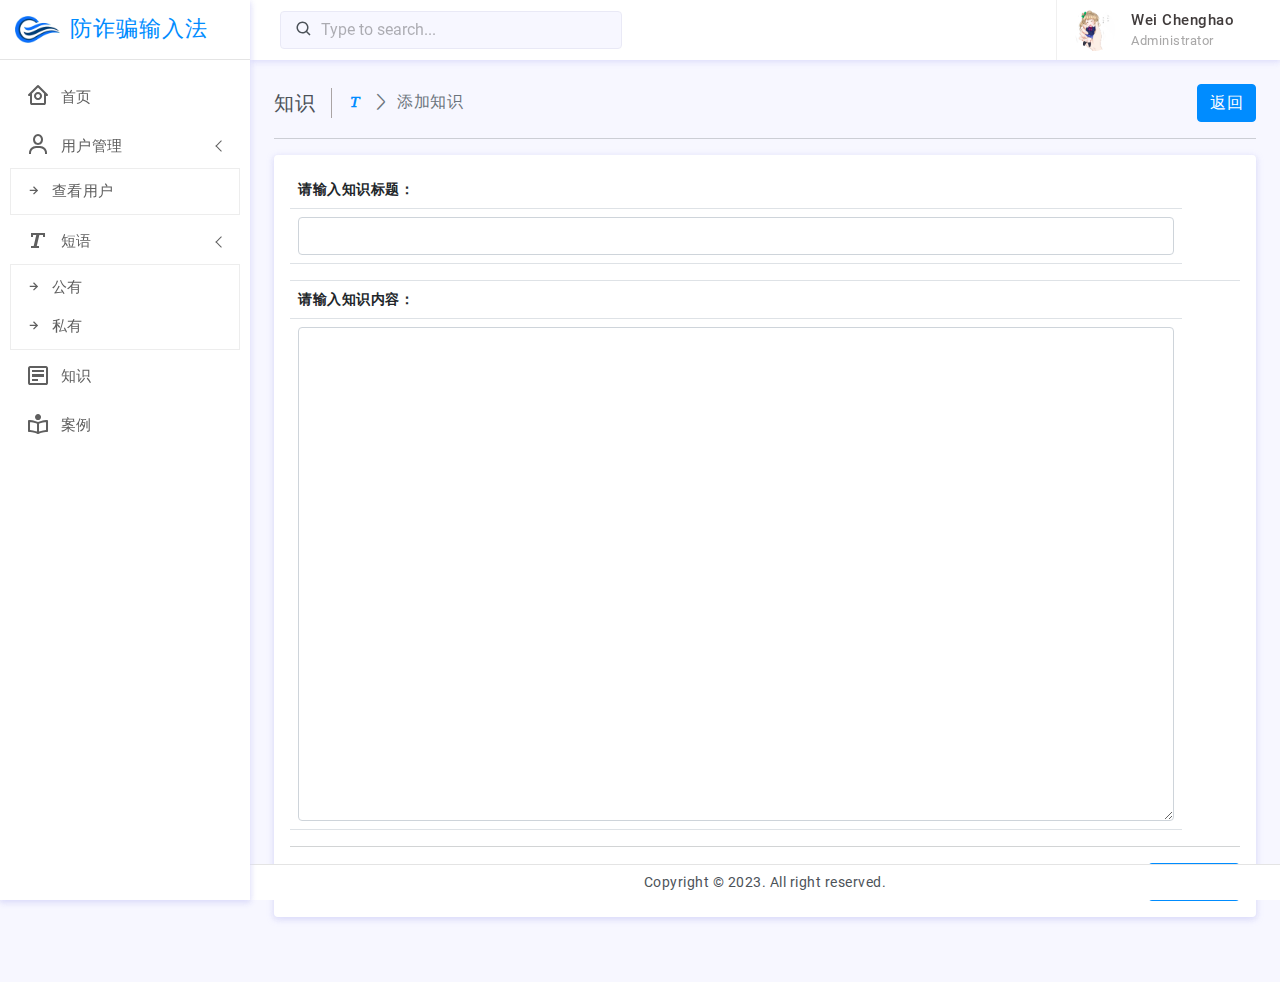
==== add_knowledge.html @ 0f951dde "添加知识页面" ====
<!doctype html>
<html lang="en">

<head>
  <!-- Required meta tags -->
  <meta charset="utf-8">
  <meta name="viewport" content="width=device-width, initial-scale=1">
  <!--favicon-->

  <!--self css-->
  <!--TODO import your css here-->

  <!--plugins-->
  <link href="static/css/jquery-jvectormap-2.0.2.css" rel="stylesheet">
  <link href="static/css/simplebar.css" rel="stylesheet">
  <link href="static/css/perfect-scrollbar.css" rel="stylesheet">
  <link href="static/css/metisMenu.min.css" rel="stylesheet">
  <!-- loader-->
  <link href="static/css/pace.min.css" rel="stylesheet">
  <script src="static/js/pace.min.js"></script>
  <!-- Bootstrap CSS -->
  <link href="static/css/bootstrap.min.css" rel="stylesheet">
  <link href="static/css/css2.css" rel="stylesheet">
  <link href="static/css/app.css" rel="stylesheet">
  <link href="static/css/icons.css" rel="stylesheet">
  <!-- Theme Style CSS -->
  <link rel="stylesheet" href="static/css/dark-theme.css">
  <link rel="stylesheet" href="static/css/semi-dark.css">
  <link rel="stylesheet" href="static/css/header-colors.css">
  <title>防诈骗输入法</title>
</head>

<body>
<!--start wrapper-->
<div class="wrapper">

  <!--start 侧边栏-->
  <div class="sidebar-wrapper" data-simplebar="true">
    <div class="sidebar-header">
      <div><img src="static/picture/logo-icon.png" class="logo-icon" alt="logo icon"></div>
      <div><h4 class="logo-text">防诈骗输入法</h4></div>
    </div>
    <!--start 侧边目录-->
    <ul class="metismenu" id="menu">
      <li>
        <a href="index.html">
          <div class="parent-icon"><i class='bx bx-home-circle'></i></div>
          <div class="menu-title">首页</div>
        </a>
      </li>
      <li>
        <a href="#" class="has-arrow">
          <div class="parent-icon"><i class="bx bx-user"></i></div>
          <div class="menu-title">用户管理</div>
        </a>
        <ul>
          <li> <a href="#"><i class="bx bx-right-arrow-alt"></i>查看用户</a></li>
        </ul>
      </li>
      <li>
        <a href="#" class="has-arrow">
          <div class="parent-icon"><i class='bx bx-text'></i></div>
          <div class="menu-title">短语</div>
        </a>
        <ul>
          <li> <a href="public_phrases.html?pagenum=1"><i class="bx bx-right-arrow-alt"></i>公有</a></li>
          <li> <a href="private_phrases.html"><i class="bx bx-right-arrow-alt"></i>私有</a></li>
        </ul>
      </li>
      <li>
        <a href="#">
          <div class="parent-icon"><i class='bx bx-detail'></i></div>
          <div class="menu-title">知识</div>
        </a>
      </li>
      <li>
        <a href="#">
          <div class="parent-icon"><i class='bx bx-book-reader'></i></div>
          <div class="menu-title">案例</div>
        </a>
      </li>
    </ul>
    <!--end 侧边目录-->
  </div>
  <!--end 侧边栏-->

  <!--start 顶部栏-->
  <header>
    <div class="topbar d-flex align-items-center">
      <nav class="navbar navbar-expand">

        <!--start 搜索框-->
        <div class="search-bar flex-grow-1">
          <div class="position-relative search-bar-box">
            <input type="text" class="form-control search-control" placeholder="Type to search..."> <span class="position-absolute top-50 search-show translate-middle-y"><i class='bx bx-search'></i></span>
            <span class="position-absolute top-50 search-close translate-middle-y"><i class='bx bx-x'></i></span>
          </div>
        </div>
        <!--end 搜索框-->

        <!--start 用户简介-->
        <div class="user-box dropdown">
          <a class="d-flex align-items-center nav-link dropdown-toggle dropdown-toggle-nocaret" href="#" role="button" data-bs-toggle="dropdown" aria-expanded="false">
            <img src="static/picture/Kotori.jpg" class="user-img" alt="user avatar">
            <div class="user-info ps-3">
              <p class="user-name mb-0">Wei Chenghao</p>
              <p class="designattion mb-0">Administrator</p>
            </div>
          </a>
        </div>
        <!--end 用户简介-->
      </nav>
    </div>
  </header>
  <!--end 顶部栏-->

  <!--start 页面主体-->
  <div class="page-wrapper">
    <div class="page-content">

      <!--start 主体顶部-->
      <div class="page-breadcrumb d-none d-sm-flex align-items-center mb-3">
        <div class="breadcrumb-title pe-3">知识</div>
        <div class="ps-3">
          <nav aria-label="breadcrumb">
            <ol class="breadcrumb mb-0 p-0">
              <li class="breadcrumb-item"><a href="javascript:;"><i class="bx bx bx-text"></i></a>
              </li>
              <li class="breadcrumb-item active" aria-current="page">添加知识</li>
            </ol>
          </nav>
        </div>
        <div class="ms-auto">
          <div class="btn-group">
            <button type="button" class="btn btn-primary" onclick="window.history.back();">返回</button>
          </div>
        </div>
      </div>
      <!--end 主体顶部-->

      <!--start 表格-->
      <hr>
      <div class="card">
        <div class="card-body">
          <table class="table mb-0 table-hover" id="add_phrases_table">

            <tr>
              <th scope="col">请输入知识标题：</th>
            </tr>


            <tr>
              <td><input class="form-control" type="text"  id="title"></td>
            </tr>

            <tr>
              <td></td>
            <td></td>
            </tr>

            <tr>
              <th scope="col">请输入知识内容：</th>
            </tr>


            <tr>
              <td><textarea rows="20" class="form-control" type="text" id="text" ></textarea></td>
            </tr>

          </table>
          <hr>
          <div class="align-items-center">
            <div style="float: right;">
              <button type="button" class="btn btn-primary" onclick="submit();" style="position: inherit">确认提交</button>
            </div>
          </div>
        </div>
      </div>
      <!--end 表格-->

    </div>
  </div>
  <!--end 页面主体-->

  <footer class="page-footer">
    <p class="mb-0">Copyright © 2023. All right reserved.</p>
  </footer>

</div>
<!--end wrapper-->

<!-- Bootstrap JS -->
<script src="static/js/bootstrap.bundle.min.js"></script>
<!--plugins-->
<script src="static/js/jquery.min.js"></script>
<script src="static/js/simplebar.min.js"></script>
<script src="static/js/metisMenu.min.js"></script>
<script src="static/js/perfect-scrollbar.js"></script>
<script src="static/js/jquery-jvectormap-2.0.2.min.js"></script>
<script src="static/js/jquery-jvectormap-world-mill-en.js"></script>
<script src="static/js/Chart.min.js"></script>
<script src="static/js/Chart.extension.js"></script>
<script src="static/js/index.js"></script>
<!--app JS-->
<script src="static/js/app.js"></script>

<!--self js-->
<!--TODO import your js here-->
<script>
  function submit(){
    var title = $("#title").val();
    var text = $("#text").val();
    if (username=="" || password==""){
      alert("知识标题或知识内容不为空");
      // console.log("fanhui")
    }
    $.ajax({
      url:"http://1.12.74.230/api/knowledge",
      type:'post',
      data:JSON.stringify({
        "title":title,
        "text":text,
      }),
      contentType:"application/json;charset=utf-8",
      dataType:"json",
      success:function (message){
        if (message.code != 200){
          alert("添加失败")
        }else{
          alert("添加成功")
          location.href=window.history.back()
        }
      }
    })
  }
</script>


</body>

</html>
---- static/css/simplebar.css ----
[data-simplebar]{position:relative;flex-direction:column;flex-wrap:wrap;justify-content:flex-start;align-content:flex-start;align-items:flex-start}.simplebar-wrapper{overflow:hidden;width:inherit;height:inherit;max-width:inherit;max-height:inherit}.simplebar-mask{direction:inherit;position:absolute;overflow:hidden;padding:0;margin:0;left:0;top:0;bottom:0;right:0;width:auto!important;height:auto!important;z-index:0}.simplebar-offset{direction:inherit!important;box-sizing:inherit!important;resize:none!important;position:absolute;top:0;left:0;bottom:0;right:0;padding:0;margin:0;-webkit-overflow-scrolling:touch}.simplebar-content-wrapper{direction:inherit;box-sizing:border-box!important;position:relative;display:block;height:100%;width:auto;visibility:visible;max-width:100%;max-height:100%;scrollbar-width:none;-ms-overflow-style:none}.simplebar-content-wrapper::-webkit-scrollbar,.simplebar-hide-scrollbar::-webkit-scrollbar{width:0;height:0}.simplebar-content:after,.simplebar-content:before{content:' ';display:table}.simplebar-placeholder{max-height:100%;max-width:100%;width:100%;pointer-events:none}.simplebar-height-auto-observer-wrapper{box-sizing:inherit!important;height:100%;width:100%;max-width:1px;position:relative;float:left;max-height:1px;overflow:hidden;z-index:-1;padding:0;margin:0;pointer-events:none;flex-grow:inherit;flex-shrink:0;flex-basis:0}.simplebar-height-auto-observer{box-sizing:inherit;display:block;opacity:0;position:absolute;top:0;left:0;height:1000%;width:1000%;min-height:1px;min-width:1px;overflow:hidden;pointer-events:none;z-index:-1}.simplebar-track{z-index:1;position:absolute;right:0;bottom:0;pointer-events:none;overflow:hidden}[data-simplebar].simplebar-dragging .simplebar-content{pointer-events:none;user-select:none;-webkit-user-select:none}[data-simplebar].simplebar-dragging .simplebar-track{pointer-events:all}.simplebar-scrollbar{position:absolute;left:0;right:0;top:60px;min-height:10px}.simplebar-scrollbar:before{position:absolute;content:'';background:#000;border-radius:7px;left:2px;right:2px;opacity:0;transition:opacity .2s linear}.simplebar-scrollbar.simplebar-visible:before{opacity:.5;transition:opacity 0s linear}.simplebar-track.simplebar-vertical{top:0;width:11px}.simplebar-track.simplebar-vertical .simplebar-scrollbar:before{top:2px;bottom:2px}.simplebar-track.simplebar-horizontal{left:0;height:11px}.simplebar-track.simplebar-horizontal .simplebar-scrollbar:before{height:100%;left:2px;right:2px}.simplebar-track.simplebar-horizontal .simplebar-scrollbar{right:auto;left:0;top:2px;height:7px;min-height:0;min-width:10px;width:auto}[data-simplebar-direction=rtl] .simplebar-track.simplebar-vertical{right:auto;left:0}.hs-dummy-scrollbar-size{direction:rtl;position:fixed;opacity:0;visibility:hidden;height:500px;width:500px;overflow-y:hidden;overflow-x:scroll}.simplebar-hide-scrollbar{position:fixed;left:0;visibility:hidden;overflow-y:scroll;scrollbar-width:none;-ms-overflow-style:none}
---- static/css/perfect-scrollbar.css ----
.ps{overflow:hidden!important;overflow-anchor:none;-ms-overflow-style:none;touch-action:auto;-ms-touch-action:auto}.ps__rail-x{display:none;opacity:0;transition:background-color .2s linear,opacity .2s linear;-webkit-transition:background-color .2s linear,opacity .2s linear;height:15px;bottom:0;position:absolute}.ps__rail-y{display:none;opacity:0;transition:background-color .2s linear,opacity .2s linear;-webkit-transition:background-color .2s linear,opacity .2s linear;width:15px;right:0;position:absolute}.ps--active-x>.ps__rail-x,.ps--active-y>.ps__rail-y{display:block;background-color:transparent}.ps--focus>.ps__rail-x,.ps--focus>.ps__rail-y,.ps--scrolling-x>.ps__rail-x,.ps--scrolling-y>.ps__rail-y,.ps:hover>.ps__rail-x,.ps:hover>.ps__rail-y{opacity:.6}.ps .ps__rail-x.ps--clicking,.ps .ps__rail-x:focus,.ps .ps__rail-x:hover,.ps .ps__rail-y.ps--clicking,.ps .ps__rail-y:focus,.ps .ps__rail-y:hover{background-color:#eee;opacity:.9}.ps__thumb-x{background-color:#aaa;border-radius:6px;transition:background-color .2s linear,height .2s ease-in-out;-webkit-transition:background-color .2s linear,height .2s ease-in-out;height:6px;bottom:2px;position:absolute}.ps__thumb-y{background-color:#aaa;border-radius:6px;transition:background-color .2s linear,width .2s ease-in-out;-webkit-transition:background-color .2s linear,width .2s ease-in-out;width:6px;right:2px;position:absolute}.ps__rail-x.ps--clicking .ps__thumb-x,.ps__rail-x:focus>.ps__thumb-x,.ps__rail-x:hover>.ps__thumb-x{background-color:#999;height:11px}.ps__rail-y.ps--clicking .ps__thumb-y,.ps__rail-y:focus>.ps__thumb-y,.ps__rail-y:hover>.ps__thumb-y{background-color:#999;width:11px}@supports (-ms-overflow-style:none){.ps{overflow:auto!important}}@media screen and (-ms-high-contrast:active),(-ms-high-contrast:none){.ps{overflow:auto!important}}
---- static/css/metisMenu.min.css ----
/*!
* metismenu https://github.com/onokumus/metismenu#readme
* A jQuery menu plugin
* @version 3.0.6
* @author Osman Nuri Okumus <onokumus@gmail.com> (https://github.com/onokumus)
* @license: MIT 
*/.metismenu .arrow{float:right;line-height:1.42857}[dir=rtl] .metismenu .arrow{float:left}.metismenu .glyphicon.arrow:before{content:"\e079"}.metismenu .mm-active>a>.glyphicon.arrow:before{content:"\e114"}.metismenu .fa.arrow:before{content:"\f104"}.metismenu .mm-active>a>.fa.arrow:before{content:"\f107"}.metismenu .ion.arrow:before{content:"\f3d2"}.metismenu .mm-active>a>.ion.arrow:before{content:"\f3d0"}.metismenu .plus-times{float:right}[dir=rtl] .metismenu .plus-times{float:left}.metismenu .fa.plus-times:before{content:"\f067"}.metismenu .mm-active>a>.fa.plus-times{transform:rotate(45deg)}.metismenu .plus-minus{float:right}[dir=rtl] .metismenu .plus-minus{float:left}.metismenu .fa.plus-minus:before{content:"\f067"}.metismenu .mm-active>a>.fa.plus-minus:before{content:"\f068"}.metismenu .mm-collapse:not(.mm-show){display:none}.metismenu .mm-collapsing{position:relative;height:0;overflow:hidden;transition-timing-function:ease;transition-duration:.35s;transition-property:height,visibility}.metismenu .has-arrow{position:relative}.metismenu .has-arrow:after{position:absolute;content:"";width:.5em;height:.5em;border-style:solid;border-width:1px 0 0 1px;border-color:initial;right:1em;transform:rotate(-45deg) translateY(-50%);transform-origin:top;top:50%;transition:all .3s ease-out}[dir=rtl] .metismenu .has-arrow:after{right:auto;left:1em;transform:rotate(135deg) translateY(-50%)}.metismenu .has-arrow[aria-expanded=true]:after,.metismenu .mm-active>.has-arrow:after{transform:rotate(-135deg) translateY(-50%)}[dir=rtl] .metismenu .has-arrow[aria-expanded=true]:after,[dir=rtl] .metismenu .mm-active>.has-arrow:after{transform:rotate(225deg) translateY(-50%)}
/*# sourceMappingURL=metisMenu.min.css.map */
---- static/css/css2.css ----
/* cyrillic-ext */
@font-face {
  font-family: 'Roboto';
  font-style: normal;
  font-weight: 400;
  font-display: swap;
  src: url(../font/KFOmCnqEu92Fr1Mu72xKOzY.woff2) format('woff2');
  unicode-range: U+0460-052F, U+1C80-1C88, U+20B4, U+2DE0-2DFF, U+A640-A69F, U+FE2E-FE2F;
}
/* cyrillic */
@font-face {
  font-family: 'Roboto';
  font-style: normal;
  font-weight: 400;
  font-display: swap;
  src: url(../font/KFOmCnqEu92Fr1Mu5mxKOzY.woff2) format('woff2');
  unicode-range: U+0400-045F, U+0490-0491, U+04B0-04B1, U+2116;
}
/* greek-ext */
@font-face {
  font-family: 'Roboto';
  font-style: normal;
  font-weight: 400;
  font-display: swap;
  src: url(../font/KFOmCnqEu92Fr1Mu7mxKOzY.woff2) format('woff2');
  unicode-range: U+1F00-1FFF;
}
/* greek */
@font-face {
  font-family: 'Roboto';
  font-style: normal;
  font-weight: 400;
  font-display: swap;
  src: url(../font/KFOmCnqEu92Fr1Mu4WxKOzY.woff2) format('woff2');
  unicode-range: U+0370-03FF;
}
/* vietnamese */
@font-face {
  font-family: 'Roboto';
  font-style: normal;
  font-weight: 400;
  font-display: swap;
  src: url(../font/KFOmCnqEu92Fr1Mu7WxKOzY.woff2) format('woff2');
  unicode-range: U+0102-0103, U+0110-0111, U+0128-0129, U+0168-0169, U+01A0-01A1, U+01AF-01B0, U+1EA0-1EF9, U+20AB;
}
/* latin-ext */
@font-face {
  font-family: 'Roboto';
  font-style: normal;
  font-weight: 400;
  font-display: swap;
  src: url(../font/KFOmCnqEu92Fr1Mu7GxKOzY.woff2) format('woff2');
  unicode-range: U+0100-024F, U+0259, U+1E00-1EFF, U+2020, U+20A0-20AB, U+20AD-20CF, U+2113, U+2C60-2C7F, U+A720-A7FF;
}
/* latin */
@font-face {
  font-family: 'Roboto';
  font-style: normal;
  font-weight: 400;
  font-display: swap;
  src: url(../font/KFOmCnqEu92Fr1Mu4mxK.woff2) format('woff2');
  unicode-range: U+0000-00FF, U+0131, U+0152-0153, U+02BB-02BC, U+02C6, U+02DA, U+02DC, U+2000-206F, U+2074, U+20AC, U+2122, U+2191, U+2193, U+2212, U+2215, U+FEFF, U+FFFD;
}
/* cyrillic-ext */
@font-face {
  font-family: 'Roboto';
  font-style: normal;
  font-weight: 500;
  font-display: swap;
  src: url(../font/KFOlCnqEu92Fr1MmEU9fCRc4EsA.woff2) format('woff2');
  unicode-range: U+0460-052F, U+1C80-1C88, U+20B4, U+2DE0-2DFF, U+A640-A69F, U+FE2E-FE2F;
}
/* cyrillic */
@font-face {
  font-family: 'Roboto';
  font-style: normal;
  font-weight: 500;
  font-display: swap;
  src: url(../font/KFOlCnqEu92Fr1MmEU9fABc4EsA.woff2) format('woff2');
  unicode-range: U+0400-045F, U+0490-0491, U+04B0-04B1, U+2116;
}
/* greek-ext */
@font-face {
  font-family: 'Roboto';
  font-style: normal;
  font-weight: 500;
  font-display: swap;
  src: url(../font/KFOlCnqEu92Fr1MmEU9fCBc4EsA.woff2) format('woff2');
  unicode-range: U+1F00-1FFF;
}
/* greek */
@font-face {
  font-family: 'Roboto';
  font-style: normal;
  font-weight: 500;
  font-display: swap;
  src: url(../font/KFOlCnqEu92Fr1MmEU9fBxc4EsA.woff2) format('woff2');
  unicode-range: U+0370-03FF;
}
/* vietnamese */
@font-face {
  font-family: 'Roboto';
  font-style: normal;
  font-weight: 500;
  font-display: swap;
  src: url(../font/KFOlCnqEu92Fr1MmEU9fCxc4EsA.woff2) format('woff2');
  unicode-range: U+0102-0103, U+0110-0111, U+0128-0129, U+0168-0169, U+01A0-01A1, U+01AF-01B0, U+1EA0-1EF9, U+20AB;
}
/* latin-ext */
@font-face {
  font-family: 'Roboto';
  font-style: normal;
  font-weight: 500;
  font-display: swap;
  src: url(../font/KFOlCnqEu92Fr1MmEU9fChc4EsA.woff2) format('woff2');
  unicode-range: U+0100-024F, U+0259, U+1E00-1EFF, U+2020, U+20A0-20AB, U+20AD-20CF, U+2113, U+2C60-2C7F, U+A720-A7FF;
}
/* latin */
@font-face {
  font-family: 'Roboto';
  font-style: normal;
  font-weight: 500;
  font-display: swap;
  src: url(../font/KFOlCnqEu92Fr1MmEU9fBBc4.woff2) format('woff2');
  unicode-range: U+0000-00FF, U+0131, U+0152-0153, U+02BB-02BC, U+02C6, U+02DA, U+02DC, U+2000-206F, U+2074, U+20AC, U+2122, U+2191, U+2193, U+2212, U+2215, U+FEFF, U+FFFD;
}
---- static/css/app.css ----
/*
Template Name: Rocker Admin
Author: codervent
File: app.css
*/

body {
	font-size: 14px;
	color: #4c5258;
	letter-spacing: .5px;
	background: #f7f7ff;
	overflow-x: hidden;
	font-family: Roboto, sans-serif
}

a {
	text-decoration: none
}

.wrapper {
	width: 100%;
	position: relative
}

.sidebar-wrapper {
	width: 250px;
	height: 100%;
	position: fixed;
	top: 0;
	bottom: 0;
	left: 0;
	background: #fff;
	border-right: 0 solid #e4e4e4;
	z-index: 11;
	box-shadow: 0 2px 6px 0 rgb(218 218 253 / 65%), 0 2px 6px 0 rgb(206 206 238 / 54%)!important;
	transition: all .2s ease-out
}

.sidebar-header {
	width: 250px;
	height: 60px;
	display: flex;
	align-items: center;
	position: fixed;
	top: 0;
	bottom: 0;
	padding: 0 15px;
	z-index: 5;
	background: #fff;
	background-clip: padding-box;
	border-bottom: 1px solid #e4e4e4
}

.logo-icon {
	width: 45px
}

.logo-text {
	font-size: 22px;
	margin-left: 10px;
	margin-bottom: 0;
	letter-spacing: 1px;
	color: #008cff
}

.toggle-icon {
	font-size: 22px;
	cursor: pointer;
	color: #008cff
}

.topbar {
	position: fixed;
	top: 0;
	left: 250px;
	right: 0;
	height: 60px;
	background: #fff;
	border-bottom: 1px solid rgb(228 228 228 / 0%);
	z-index: 10;
	-webkit-box-shadow: 0 2px 6px 0 rgb(218 218 253 / 65%), 0 0px 6px 0 rgb(206 206 238 / 54%);
    box-shadow: 0 2px 6px 0 rgb(218 218 253 / 65%), 0 0px 6px 0 rgb(206 206 238 / 54%);
}

.topbar .navbar {
	width: 100%;
	height: 60px;
	padding-left: 30px;
	padding-right: 30px
}

.page-wrapper {
	height: 100%;
	margin-top: 60px;
	margin-bottom: 30px;
	margin-left: 250px
}

.page-content {
	padding: 1.5rem 1.5rem 0.7rem 1.5rem
}

.page-footer {
	background: #fff;
	left: 250px;
	right: 0;
	bottom: 0;
	position: fixed;
	text-align: center;
	padding: 7px;
	font-size: 14px;
	border-top: 1px solid #e4e4e4;
	z-index: 3
}

.wrapper.toggled .topbar {
	left: 70px
}

.wrapper.toggled .page-wrapper {
	margin-left: 70px
}

.wrapper.toggled .page-footer {
	left: 70px
}

.sidebar-wrapper ul {
	padding: 0;
	margin: 0;
	list-style: none;
	background: 0 0
}

.sidebar-wrapper .metismenu {
	background: 0 0;
	display: -webkit-box;
	display: -ms-flexbox;
	display: flex;
	padding: 10px;
	margin-top: 60px;
	-webkit-box-orient: vertical;
	-webkit-box-direction: normal;
	-ms-flex-direction: column;
	flex-direction: column
}

.sidebar-wrapper .metismenu li+li {
	margin-top: 5px
}

.sidebar-wrapper .metismenu li:first-child {
	margin-top: 5px
}

.sidebar-wrapper .metismenu li:last-child {
	margin-bottom: 5px
}

.sidebar-wrapper .metismenu>li {
	display: -webkit-box;
	display: -ms-flexbox;
	display: flex;
	-webkit-box-orient: vertical;
	-webkit-box-direction: normal;
	-ms-flex-direction: column;
	flex-direction: column;
	position: relative
}

.sidebar-wrapper .metismenu a {
	position: relative;
	display: flex;
	align-items: center;
	justify-content: left;
	padding: 8px 15px;
	font-size: 15px;
	color: #5f5f5f;
	outline-width: 0;
	text-overflow: ellipsis;
	overflow: hidden;
	letter-spacing: .5px;
	border: 1px solid #ffffff00;
	transition: all .3s ease-out
}

.sidebar-wrapper .metismenu a .parent-icon {
	font-size: 24px;
	line-height: 1
}

.sidebar-wrapper .metismenu a .menu-title {
	margin-left: 10px
}

.sidebar-wrapper .metismenu ul a {
	padding: 6px 15px 6px 15px;
	font-size: 15px;
	border: 0
}

.sidebar-wrapper .metismenu ul a i {
	margin-right: 10px
}

.sidebar-wrapper .metismenu ul {
	border: 1px solid #ededed;
	background: #fff
}

.sidebar-wrapper .metismenu ul ul a {
	padding: 8px 15px 8px 30px
}

.sidebar-wrapper .metismenu ul ul ul a {
	padding: 8px 15px 8px 45px
}

.sidebar-wrapper .metismenu .mm-active>a,
.sidebar-wrapper .metismenu a:active,
.sidebar-wrapper .metismenu a:focus,
.sidebar-wrapper .metismenu a:hover {
	color: #008cff;
	text-decoration: none;
	background: rgb(13 110 253 / .12)
}

.menu-label {
	padding: 20px 15px 5px 5px;
	color: #b0afaf;
	text-transform: uppercase;
	font-size: 12px;
	letter-spacing: .5px
}

.metismenu .has-arrow:after {
	position: absolute;
	content: "";
	width: .5em;
	height: .5em;
	border-style: solid;
	border-width: 1.2px 0 0 1.2px;
	border-color: initial;
	right: 15px;
	transform: rotate(-45deg) translateY(-50%);
	transform-origin: top;
	top: 50%;
	transition: all .3s ease-out
}

@media screen and (min-width:1025px) {
	.wrapper.toggled:not(.sidebar-hovered) .sidebar-wrapper .sidebar-header .logo-text {
		display: none
	}
	.wrapper.toggled:not(.sidebar-hovered) .sidebar-wrapper {
		width: 70px
	}
	.wrapper.toggled:not(.sidebar-hovered) .sidebar-wrapper .sidebar-header {
		width: 70px
	}
	.wrapper.toggled:not(.sidebar-hovered) .sidebar-wrapper .sidebar-header .toggle-icon {
		display: none
	}
	.wrapper.toggled:not(.sidebar-hovered) .sidebar-wrapper .sidebar-header {
		justify-content: center
	}
	.wrapper.toggled:not(.sidebar-hovered) .sidebar-wrapper .sidebar-header {
		width: 70px
	}
	.wrapper.toggled:not(.sidebar-hovered) .sidebar-wrapper .metismenu a {
		justify-content: center
	}
	.wrapper.toggled:not(.sidebar-hovered) .sidebar-wrapper .metismenu .menu-title {
		display: none
	}
	.wrapper.toggled:not(.sidebar-hovered) .sidebar-wrapper .metismenu li ul {
		display: none
	}
	.wrapper.toggled:not(.sidebar-hovered) .sidebar-wrapper .metismenu li.menu-label {
		display: none
	}
	.wrapper.toggled:not(.sidebar-hovered) .sidebar-wrapper .metismenu .has-arrow:after {
		display: none
	}
	.email-toggle-btn {
		display: none!important
	}
	.chat-toggle-btn {
		display: none!important
	}
}

.product-show {
	font-size: 18px;
	left: 15px
}

.product-discount {
	width: 2.5rem;
	height: 2.5rem;
	font-size: 14px;
	background-color: #fff;
	display: flex;
	align-items: center;
	justify-content: center;
	border-radius: 50%
}

.color-indigator-item {
	width: 1.2rem;
	height: 1.2rem;
	background-color: #e6e0e0;
	border-radius: 50%;
	cursor: pointer
}

.product-grid .card {
	-webkit-transition: all .2s;
	-o-transition: all .2s;
	transition: all .2s
}

@media (min-width:992px) {
	.product-grid .card:hover {
		margin-top: -.25rem;
		margin-bottom: .25rem;
		-webkit-box-shadow: 0 .5rem 1rem 0 rgba(0, 0, 0, .3);
		box-shadow: 0 .5rem 1rem 0 rgba(0, 0, 0, .3)
	}
}

.back-to-top {
	display: none;
	width: 40px;
	height: 40px;
	line-height: 40px;
	text-align: center;
	font-size: 26px;
	color: #fff;
	position: fixed;
	border-radius: 10px;
	bottom: 20px;
	right: 12px;
	background-color: #008cff;
	z-index: 5
}

.back-to-top:hover {
	color: #fff;
	background-color: #000;
	transition: all .5s
}

.breadcrumb-title {
	font-size: 20px;
	border-right: 1.5px solid #aaa4a4
}

.page-breadcrumb .breadcrumb li.breadcrumb-item {
	font-size: 16px
}

.page-breadcrumb .breadcrumb-item+.breadcrumb-item::before {
	display: inline-block;
	padding-right: .5rem;
	color: #6c757d;
	font-family: LineIcons;
	content: "\ea5c"
}

.icon-badge {
	width: 45px;
	height: 45px;
	background: #f2f2f2;
	display: flex;
	align-items: center;
	justify-content: center;
	border-radius: 50%
}

.widgets-icons {
	width: 50px;
	height: 50px;
	display: flex;
	align-items: center;
	justify-content: center;
	background-color: #ededed;
	font-size: 26px;
	border-radius: 10px
}

.widgets-icons-2 {
	width: 56px;
	height: 56px;
	display: flex;
	align-items: center;
	justify-content: center;
	background-color: #ededed;
	font-size: 27px;
	border-radius: 10px
}

#geographic-map {
	width: 100%;
	height: 440px
}

#geographic-map-2 {

	width: 100%;

	height: 300px

}

#geographic-map-3 {

	width: 100%;

	height: 350px

}

.product-img {
	width: 60px;
	height: 60px;
	background-color: #fff;
	display: flex;
	align-items: center;
	justify-content: center;
	border-radius: 10px;
	border: 1px solid #e6e6e6
}

.product-img img {
	width: 60px;
	height: 60px;
	padding: 6px
}

.product-img-2 {
	width: 45px;
	height: 45px;
	background-color: #fff;
	display: flex;
	align-items: center;
	justify-content: center;
	border-radius: 10px;
	border: 1px solid #e6e6e6
}

.product-img-2 img {
	width: 45px;
	height: 45px;
	padding: 1px
}

.border-light-2 {
    border-color: rgb(255 255 255 / 12%)!important;
}

.product-list {
	position: relative;
	height: 380px
}

.dashboard-top-countries {
	position: relative;
	height: 360px
}

.customers-list {
	position: relative;
	height: 450px
}

.store-metrics {
    position: relative;
    height: 450px;
}

.product-list-2 {
    position: relative;
    height: 450px;
}

.product-list .row {
	background-color: #f8f9fa;
	-webkit-transition: all .2s;
	-o-transition: all .2s;
	transition: all .2s
}

@media (min-width:992px) {
	.product-list .row:hover {
		background-color: #fff;
		margin-top: -.25rem;
		margin-bottom: .25rem;
		-webkit-box-shadow: 0 .5rem 1rem 0 rgba(0, 0, 0, .2);
		box-shadow: 0 .25rem .5rem 0 rgba(0, 0, 0, .2)
	}
}

.recent-product-img {
	width: 40px;
	height: 40px;
	background-color: #fbfbfb;
	display: flex;
	align-items: center;
	justify-content: center;
	border-radius: 10px;
	border: 1px solid #e6e6e6
}

.recent-product-img img {
	width: 40px;
	height: 40px;
	padding: 6px
}

.theme-icons {
	background-color: #fff
}

.lead-table .table {
	border-collapse: separate;
	border-spacing: 0 10px
}

.fm-menu .list-group a {
	font-size: 16px;
	color: #5f5f5f;
	display: flex;
	align-items: center
}

.fm-menu .list-group a i {
	font-size: 23px
}

.fm-menu .list-group a:hover {
	background: #008cff;
	color: #fff;
	transition: all .2s ease-out
}

.fm-file-box {
	font-size: 25px;
	background: #e9ecef;
	width: 44px;
	height: 44px;
	display: flex;
	align-items: center;
	justify-content: center;
	border-radius: .25rem
}

.fm-icon-box {
	font-size: 32px;
	background: #fff;
	width: 52px;
	height: 52px;
	display: flex;
	align-items: center;
	justify-content: center;
	border-radius: .25rem
}

.user-plus {
	width: 33px;
	height: 33px;
	margin-left: -14px;
	line-height: 33px;
	background: #fff;
	border-radius: 50%;
	text-align: center;
	font-size: 22px;
	cursor: pointer;
	border: 1px dotted #a9b2bb;
	color: #404142
}

.user-groups img {
	margin-left: -14px;
	border: 1px solid #e4e4e4;
	padding: 2px;
	cursor: pointer
}

.contacts-social a {
	font-size: 16px;
	width: 36px;
	height: 36px;
	line-height: 36px;
	background: #fff;
	border: 1px solid #eeecec;
	text-align: center;
	border-radius: 50%;
	color: #2b2a2a
}

.customers-contacts a {
	font-size: 16px;
	width: 34px;
	height: 34px;
	display: flex;
	align-items: center;
	justify-content: center;
	background: #fff;
	border: 1px solid #eeecec;
	text-align: center;
	border-radius: 50%;
	color: #2b2a2a
}

.order-actions a {
	font-size: 18px;
	width: 34px;
	height: 34px;
	display: flex;
	align-items: center;
	justify-content: center;
	background: #f1f1f1;
	border: 1px solid #eeecec;
	text-align: center;
	border-radius: 20%;
	color: #2b2a2a
}

.customers-list .customers-list-item {
	-webkit-transition: all .2s;
	-o-transition: all .2s;
	transition: all .2s
}

@media (min-width:992px) {
	.customers-list .customers-list-item:hover {
		background-color: #f8f9fa;
		border-radius: 10px;
		margin-top: -.25rem;
		margin-bottom: .25rem;
		-webkit-box-shadow: 0 .5rem 1rem 0 rgba(0, 0, 0, .2);
		box-shadow: 0 .25rem .5rem 0 rgba(0, 0, 0, .2)
	}
}

.right-15 {
	right: 15px!important
}

.font-13 {
	font-size: 13px
}

.font-14 {
	font-size: 14px
}

.font-18 {
	font-size: 18px
}

.font-20 {
	font-size: 20px
}

.font-22 {
	font-size: 22px
}

.font-24 {
	font-size: 24px
}

.font-30 {
	font-size: 30px
}

.font-35 {
	font-size: 35px
}

.font-50 {
	font-size: 50px
}

.font-60 {
	font-size: 60px
}

.radius-30 {
	border-radius: 30px
}

.radius-10 {
	border-radius: 10px
}

.radius-15 {
	border-radius: 15px
}

.row.row-group>div {
    border-right: 1px solid rgba(0, 0, 0, 0.12);
}

.row.row-group>div:last-child {
    border-right: none;
}

.cursor-pointer {

	cursor: pointer

}

.dash-wrapper {
    margin: -1.5rem -1.5rem -3.5rem -1.5rem;
    padding: 1.5rem 1.5rem 3.5rem 1.5rem;
}

.dash-array-chart-box {
    width: 105px;
    height: 90px;
    position: relative;
    top: -15px;
    right: 30px;
}

.chart-container-0{
	position:relative;
	height:320px;
}

.chart-container-1{
	position:relative;
	height:260px;
}

.chart-container-2{
	position:relative;
	height:220px;
}

.chart-container-3{
	position:relative;
	height:188px;
}

.chart-container-4{
	position:relative;
	height:162px;
}

.chart-container-5{
	position:relative;
	height:110px;
}

.chart-container-6{
	position:relative;
	height:205px;
}

.chart-container-7{
	position:relative;
	height:60px;
}
 .chart-container-8 {
   position: relative;
   height: 260px;
}
.chart-container-9 {
   position: relative;
   height: 280px;
}
.chart-container-10 {
   position: relative;
   height: 300px;
   top: 20px;
}
.chart-container-11 {
   position: relative;
   height: 280px;
}

.chart-container-12 {
   position: relative;
   height: 160px;
}
.chart-container-13 {
   position: relative;
   height: 240px;
}
.chart-container-14{
  position:relative;
  height:40px;
}

.w_chart {
	position: relative;
	display: inline-block;
	width: 65px !important;
	height: 65px !important;
	text-align: center;
	color: #32393f;
  }

  
  .w_chart canvas {
	position: absolute;
	top: 0;
	left: 0;
	width: 65px !important;
	height: 65px !important;
  }
  .w_percent {
	display: inline-block;
	line-height: 65px !important;
	z-index: 2;
  }
  .w_percent:after {
	content: '%';
	margin-left: 0.1em;
	font-size: .8em;
  }

.chip {
	display: inline-block;
	height: 32px;
	padding: 0 12px;
	margin-right: 1rem;
	margin-bottom: 1rem;
	font-size: 14px;
	font-weight: 500;
	line-height: 32px;
	color: rgba(0, 0, 0, .7);
	cursor: pointer;
	background-color: #f1f1f1;
	border: 1px solid rgba(0, 0, 0, .15);
	border-radius: 16px;
	-webkit-transition: all .3s linear;
	transition: all .3s linear;
	box-shadow: none
}

.chip img {
	float: left;
	width: 32px;
	height: 32px;
	margin: 0 8px 0 -12px;
	border-radius: 50%
}

.chip .closebtn {
	padding-left: 10px;
	font-weight: 700;
	float: right;
	font-size: 16px;
	cursor: pointer
}

.chip.chip-md {
	height: 42px;
	line-height: 42px;
	border-radius: 21px
}

.chip.chip-md img {
	height: 42px;
	width: 42px
}

#invoice {
	padding: 0
}

.invoice {
	position: relative;
	background-color: #fff;
	min-height: 680px;
	padding: 15px
}

.invoice header {
	padding: 10px 0;
	margin-bottom: 20px;
	border-bottom: 1px solid #008cff
}

.invoice .company-details {
	text-align: right
}

.invoice .company-details .name {
	margin-top: 0;
	margin-bottom: 0
}

.invoice .contacts {
	margin-bottom: 20px
}

.invoice .invoice-to {
	text-align: left
}

.invoice .invoice-to .to {
	margin-top: 0;
	margin-bottom: 0
}

.invoice .invoice-details {
	text-align: right
}

.invoice .invoice-details .invoice-id {
	margin-top: 0;
	color: #008cff
}

.invoice main {
	padding-bottom: 50px
}

.invoice main .thanks {
	margin-top: -100px;
	font-size: 2em;
	margin-bottom: 50px
}

.invoice main .notices {
	padding-left: 6px;
	border-left: 6px solid #008cff;
	background: #e7f2ff;
	padding: 10px
}

.invoice main .notices .notice {
	font-size: 1.2em
}

.invoice table {
	width: 100%;
	border-collapse: collapse;
	border-spacing: 0;
	margin-bottom: 20px
}

.invoice table td,
.invoice table th {
	padding: 15px;
	background: #eee;
	border-bottom: 1px solid #fff
}

.invoice table th {
	white-space: nowrap;
	font-weight: 400;
	font-size: 16px
}

.invoice table td h3 {
	margin: 0;
	font-weight: 400;
	color: #008cff;
	font-size: 1.2em
}

.invoice table .qty,
.invoice table .total,
.invoice table .unit {
	text-align: right;
	font-size: 1.2em
}

.invoice table .no {
	color: #fff;
	font-size: 1.6em;
	background: #008cff
}

.invoice table .unit {
	background: #ddd
}

.invoice table .total {
	background: #008cff;
	color: #fff
}

.invoice table tbody tr:last-child td {
	border: none
}

.invoice table tfoot td {
	background: 0 0;
	border-bottom: none;
	white-space: nowrap;
	text-align: right;
	padding: 10px 20px;
	font-size: 1.2em;
	border-top: 1px solid #aaa
}

.invoice table tfoot tr:first-child td {
	border-top: none
}

.invoice table tfoot tr:last-child td {
	color: #008cff;
	font-size: 1.4em;
	border-top: 1px solid #008cff
}

.invoice table tfoot tr td:first-child {
	border: none
}

.invoice footer {
	width: 100%;
	text-align: center;
	color: #777;
	border-top: 1px solid #aaa;
	padding: 8px 0
}

@media print {
	.invoice {
		font-size: 11px!important;
		overflow: hidden!important
	}
	.invoice footer {
		position: absolute;
		bottom: 10px;
		page-break-after: always
	}
	.invoice>div:last-child {
		page-break-before: always
	}
}

.main-row {
	height: 100vh
}

.main-col {
	max-width: 500px;
	min-height: 300px
}

.todo-done {
	text-decoration: line-through
}

.chat-wrapper {
	width: auto;
	height: 600px;
	border-radius: .25rem;
	position: relative;
	background: #fff;
	box-shadow: 0 .1rem .7rem rgba(0, 0, 0, .1)
}

.chat-sidebar {
	width: 340px;
	height: 100%;
	position: absolute;
	background: #fff;
	left: 0;
	top: 0;
	bottom: 0;
	z-index: 2;
	overflow: hidden;
	border-right: 1px solid rgba(0, 0, 0, .125);
	border-top-left-radius: .25rem;
	border-bottom-left-radius: .25rem
}

.chat-sidebar-header {
	width: auto;
	height: auto;
	position: relative;
	background: #fff;
	border-bottom: 1px solid rgba(0, 0, 0, .125);
	border-right: 0 solid rgba(0, 0, 0, .125);
	border-top-left-radius: .25rem;
	padding: 15px
}

.chat-sidebar-content {
	padding: 0
}

.chat-user-online {
	position: relative
}

.chat-sidebar-header .chat-user-online:before {
	content: '';
	position: absolute;
	bottom: 7px;
	left: 40px;
	width: 8px;
	height: 8px;
	border-radius: 50%;
	box-shadow: 0 0 0 2px #fff;
	background: #16e15e
}

.chat-list .chat-user-online:before {
	content: '';
	position: absolute;
	bottom: 7px;
	left: 36px;
	width: 8px;
	height: 8px;
	border-radius: 50%;
	box-shadow: 0 0 0 2px #fff;
	background: #16e15e
}

.chat-content {
	margin-left: 340px;
	padding: 85px 15px 15px 15px
}

.chat-header {
	position: absolute;
	height: 70px;
	left: 340px;
	right: 0;
	top: 0;
	padding: 15px;
	background: #fff;
	border-bottom: 1px solid rgba(0, 0, 0, .125);
	border-top-right-radius: .25rem;
	z-index: 1
}

.chat-footer {
	position: absolute;
	height: 70px;
	left: 340px;
	right: 0;
	bottom: 0;
	padding: 15px;
	background: #f8f9fa;
	border-top: 1px solid rgba(0, 0, 0, .125);
	border-bottom-right-radius: .25rem
}

.chat-footer-menu a {
	display: inline-block;
	width: 40px;
	height: 40px;
	line-height: 40px;
	font-size: 18px;
	color: #6c757d;
	text-align: center;
	border-radius: 50%;
	margin: 3px;
	background-color: #fff;
	border: 1px solid rgb(0 0 0 / 15%)
}

.chat-tab-menu li a.nav-link {
	padding: .3rem .2rem;
	line-height: 1.2;
	color: #4a4b4c
}

.chat-tab-menu .nav-pills .nav-link.active,
.chat-tab-menu .nav-pills .show>.nav-link {
	color: #008cff;
	background-color: rgb(0 123 255 / 0%)
}

.chat-title {
	font-size: 14px;
	color: #272b2f
}

.chat-msg {
	font-size: 13px;
	color: #6c757d
}

.chat-time {
	font-size: 13px;
	color: #6c757d
}

.chat-list {
	position: relative;
	height: 300px
}

.chat-list .list-group-item {
	border: 1px solid rgb(0 0 0 / 0%);
	background-color: transparent
}

.chat-list .list-group-item:hover {
	border: 1px solid rgb(0 0 0 / 0%);
	background-color: rgb(13 110 253 / .12)
}

.chat-list .list-group-item.active {
	background-color: rgb(13 110 253 / .12)
}

.chart-online {
	color: #16e15e
}

.chat-top-header-menu a {
	display: inline-block;
	width: 40px;
	height: 40px;
	line-height: 40px;
	font-size: 18px;
	color: #6c757d;
	text-align: center;
	border-radius: 50%;
	margin: 3px;
	background-color: #fff;
	border: 1px solid rgb(0 0 0 / 15%)
}

.chat-content {
	position: relative;
	width: auto;
	height: 520px
}

.chat-content-leftside .chat-left-msg {
	width: fit-content;
	background-color: #eff2f5;
	padding: .8rem;
	border-radius: 12px;
	max-width: 480px;
	text-align: left;
	border-top-left-radius: 0
}

.chat-content-rightside .chat-right-msg {
	width: fit-content;
	background-color: #dcedff;
	padding: .8rem;
	border-radius: 12px;
	float: right;
	max-width: 480px;
	text-align: left;
	border-bottom-right-radius: 0
}

.chat-toggle-btn {
	width: 40px;
	height: 40px;
	line-height: 40px;
	margin-right: 15px;
	text-align: center;
	font-size: 24px;
	color: #6c757d;
	border-radius: 50%;
	cursor: pointer;
	background-color: #fff;
	border: 1px solid rgb(0 0 0 / 15%)
}

.email-wrapper {
	width: auto;
	height: 600px;
	overflow: hidden;
	border-radius: .25rem;
	position: relative;
	background: #fff;
	box-shadow: 0 .1rem .7rem rgba(0, 0, 0, .1)
}

.email-sidebar {
	width: 250px;
	height: 100%;
	position: absolute;
	background: #fff;
	left: 0;
	top: 0;
	bottom: 0;
	z-index: 2;
	overflow: hidden;
	border-right: 1px solid rgba(0, 0, 0, .125);
	border-top-left-radius: .25rem;
	border-bottom-left-radius: .25rem
}

.email-sidebar-header {
	width: auto;
	height: auto;
	position: relative;
	background: #fff;
	border-bottom: 1px solid rgba(0, 0, 0, .125);
	border-right: 0 solid rgba(0, 0, 0, .125);
	border-top-left-radius: .25rem;
	padding: 15px
}

.email-navigation {
	position: relative;
	padding: 0;
	height: 345px;
	border-bottom: 1px solid rgba(0, 0, 0, .125)
}

.email-header {
	position: absolute;
	height: 70px;
	left: 250px;
	right: 0;
	top: 0;
	padding: 15px;
	background: #fff;
	border-bottom: 1px solid rgba(0, 0, 0, .125);
	border-top-right-radius: .25rem;
	z-index: 1
}

.email-content {
	position: absolute;
	left: 0;
	right: 0;
	width: auto;
	top: 70px;
	height: auto;
	margin-left: 250px;
	padding: 0;
	background: #fff;
	border-top-left-radius: .25rem;
	border-top-right-radius: .25rem
}

.email-navigation a.list-group-item {
	color: #404142;
	padding: .35rem 1.25rem;
	background-color: #fff;
	border-bottom: 1px solid rgb(0 0 0 / 0%);
	transition: all .3s ease-out
}

.email-navigation a.list-group-item:hover {
	background-color: rgb(13 110 253 / .12)
}

.email-navigation a.list-group-item.active {
	color: #0b5ed7;
	font-weight: 600;
	background-color: rgb(13 110 253 / .12)
}

.email-meeting {
	position: absolute;
	left: 0;
	right: 0;
	bottom: 0
}

.email-meeting a.list-group-item {
	color: #404142;
	padding: .35rem 1.25rem;
	background-color: #fff;
	border-bottom: 1px solid rgb(0 0 0 / 0%)
}

.email-meeting a.list-group-item:hover {
	background-color: rgb(0 123 255 / 15%);
	transition: all .3s ease-out
}

.email-hangout .chat-user-online:before {
	content: '';
	position: absolute;
	bottom: 8px;
	left: 45px;
	width: 8px;
	height: 8px;
	border-radius: 50%;
	box-shadow: 0 0 0 2px #fff;
	background: #16e15e
}

.email-toggle-btn {
	width: auto;
	height: auto;
	margin-right: 10px;
	text-align: center;
	font-size: 24px;
	color: #404142;
	border-radius: 0;
	cursor: pointer;
	background-color: #fff;
	border: 0 solid rgb(0 0 0 / 15%)
}

.email-actions {
	width: 230px
}

.email-time {
	font-size: 13px;
	color: #6c757d
}

.email-list div.email-message {
	background: #fff;
	border-bottom: 1px solid rgb(0 0 0 / 8%);
	color: #383a3c
}

.email-list div.email-message:hover {
	transition: all .2s ease-out;
	background-color: #eceef1
}

.email-list {
	position: relative;
	height: 530px
}

.email-star {
	color: #6c757d
}

.email-read-box {
	position: relative;
	height: 530px
}

.compose-mail-popup {
	width: 42%;
	position: fixed;
	bottom: -30px;
	right: 30px;
	z-index: 15;
	display: none
}

.compose-mail-toggled {
	display: block
}

.compose-mail-title {
	font-size: 16px
}

.compose-mail-close {
	width: 25px;
	height: 25px;
	line-height: 25px;
	text-align: center;
	font-size: 14px;
	border-radius: 2px;
	background-color: rgb(255 255 255 / 0%)
}

.compose-mail-close:hover {
	background-color: rgb(255 255 255 / 20%)
}

.nav-primary.nav-tabs .nav-link.active {
	color: #008cff;
	border-color: #008cff #008cff #fff
}

.nav-danger.nav-tabs .nav-link.active {
	color: #f41127;
	border-color: #f41127 #f41127 #fff
}

.nav-success.nav-tabs .nav-link.active {
	color: #17a00e;
	border-color: #17a00e #17a00e #fff
}

.nav-warning.nav-tabs .nav-link.active {
	color: #ffc107;
	border-color: #ffc107 #ffc107 #fff
}

.nav-pills-danger.nav-pills .nav-link.active {
	color: #fff;
	background-color: #f41127
}

.nav-pills-success.nav-pills .nav-link.active {
	color: #fff;
	background-color: #17a00e
}

.nav-pills-warning.nav-pills .nav-link.active {
	color: #000;
	background-color: #ffc107
}

.nav-search input.form-control {
	background-color: rgb(255 255 255 / 20%);
	border: 1px solid rgb(255 255 255 / 45%);
	color: #fff
}

.nav-search button[type=submit] {
	background-color: rgb(255 255 255 / 20%);
	border: 1px solid rgb(255 255 255 / 32%);
	color: #fff
}

.nav-search input.form-control::placeholder {
	opacity: .5!important;
	color: #fff!important
}

.nav-search input.form-control::-ms-input-placeholder {
	color: #fff!important
}

.round-pagination.pagination .page-item:first-child .page-link {
	border-top-left-radius: 30px;
	border-bottom-left-radius: 30px
}

.round-pagination.pagination .page-item:last-child .page-link {
	border-top-right-radius: 30px;
	border-bottom-right-radius: 30px
}

.bg-light-primary {
	background-color: rgb(13 110 253 / .11)!important
}

.bg-light-success {
	background-color: rgb(23 160 14 / .11)!important
}

.bg-light-danger {
	background-color: rgb(244 17 39 / .11)!important
}

.bg-light-warning {
	background-color: rgb(255 193 7 / .11)!important
}

.bg-light-info {
	background-color: rgb(13 202 240 / 18%)!important
}

.bg-light-transparent {
	background-color: rgb(0 0 0 / 15%)!important
}

.bg-gradient-deepblue {
    background: #6a11cb;
    background: -webkit-linear-gradient(
	45deg
	, #6a11cb, #2575fc)!important;
		background: linear-gradient(
	45deg
	, #6a11cb , #2575fc)!important;
}


.bg-gradient-orange {
    background: #fc4a1a;
    background: -webkit-linear-gradient(
	45deg
	, #fc4a1a, #f7b733)!important;
		background: linear-gradient(
	45deg
	, #fc4a1a, #f7b733)!important;
}

.bg-gradient-ohhappiness {
    background: #00b09b;
    background: -webkit-linear-gradient(
	45deg
	, #00b09b, #96c93d)!important;
		background: linear-gradient(
	45deg
	, #00b09b, #96c93d)!important;
}


.bg-gradient-ibiza {
    background: #ee0979;
    background: -webkit-linear-gradient(
	45deg
	, #ee0979, #ff6a00)!important;
		background: linear-gradient(
	45deg
	, #ee0979, #ff6a00)!important;
}

.bg-gradient-scooter {
    background: #17ead9;
    background: -webkit-linear-gradient(
45deg
, #17ead9, #6078ea)!important;
    background: linear-gradient(
45deg
, #17ead9, #6078ea)!important;
}


.bg-gradient-bloody {
    background: #f54ea2;
    background: -webkit-linear-gradient(
45deg
, #f54ea2, #ff7676)!important;
    background: linear-gradient(
45deg
, #f54ea2, #ff7676)!important;
}


.bg-gradient-quepal {
    background: #42e695;
    background: -webkit-linear-gradient(
45deg
, #42e695, #3bb2b8)!important;
    background: linear-gradient(
45deg
, #42e695, #3bb2b8)!important;
}


.bg-gradient-blooker {
    background: #ffdf40;
    background: -webkit-linear-gradient(
45deg
, #ffdf40, #ff8359)!important;
    background: linear-gradient(
45deg
, #ffdf40, #ff8359)!important;
}


.bg-gradient-cosmic {
	background: linear-gradient(to right, #8e2de2, #4a00e0)!important
}

.bg-gradient-burning {
	background: linear-gradient(to right, #ff416c, #ff4b2b)!important
}

.bg-gradient-lush {
	background: linear-gradient(to right, #56ab2f, #a8e063)!important
}

.bg-gradient-kyoto {
	background: linear-gradient(to right, #f7971e, #ffd200)!important
}

.bg-gradient-blues {
	background: linear-gradient(to right, #56ccf2, #2f80ed)!important
}

.bg-gradient-moonlit {
	background: linear-gradient(to right, #0f2027, #203a43, #2c5364)!important
}

.split-bg-primary {
	background-color: #0c62e0;
	border-color: #0c62e0
}

.split-bg-secondary {
	background-color: #515a62;
	border-color: #515a62
}

.split-bg-success {
	background-color: #128e0a;
	border-color: #128e0a
}

.split-bg-info {
	background-color: #0bb2d3;
	border-color: #0bb2d3
}

.split-bg-warning {
	background-color: #e4ad07;
	border-color: #e4ad07
}

.split-bg-danger {
	background-color: #e20e22;
	border-color: #e20e22
}

.bg-facebook {
	background-color: #3b5998!important
}

.bg-twitter {
	background-color: #55acee!important
}

.bg-google {
	background-color: #e52d27!important
}

.bg-linkedin {
	background-color: #0976b4!important
}

/* Text Color */

.text-option{
	color: #32393f!important
 }

.text-facebook{
	color: #3b5998!important
 }
 
 .text-twitter{
	 color: #55acee!important
  }
 
  .text-youtube{
	 color: #e52d27!important
  }

.text-sky-light {
    color: #b4d2ff;
}







.section-authentication-signin {
	height: 100vh
}

.authentication-forgot {
	height: 100vh;
	padding: 0 1rem
}

.authentication-reset-password {
	height: 100vh;
	padding: 0 1rem
}

.authentication-lock-screen {
	height: 100vh;
	padding: 0 1rem
}

.error-404 {
	height: 100vh;
	padding: 0 1rem
}

.error-social a {
	display: inline-block;
	width: 40px;
	height: 40px;
	line-height: 40px;
	font-size: 18px;
	color: #fff;
	text-align: center;
	border-radius: 50%;
	margin: 5px;
	box-shadow: 0 .125rem .25rem rgba(0, 0, 0, .075)!important
}

.bg-login {
	background-image: url(../image/bg-login-img.jpg);
	background-size: cover;
	background-position: center;
	background-repeat: no-repeat;
	background-attachment: fixed
}

.bg-forgot {
	background-image: url(../image/bg-forgot-password.jpg);
	background-size: cover;
	background-position: center;
	background-repeat: no-repeat;
	background-attachment: fixed
}

.bg-lock-screen {
	background-image: url(../image/bg-lock-screen.jpg);
	background-size: cover;
	background-position: center;
	background-repeat: no-repeat;
	background-attachment: fixed
}

.login-separater span {
	position: relative;
	top: 26px;
	margin-top: -10px;
	background: #fff;
	padding: 5px;
	font-size: 12px;
	color: #cbcbcb;
	z-index: 1
}

.btn i {
	vertical-align: middle;
	font-size: 1.3rem;
	margin-top: -1em;
	margin-bottom: -1em;
	margin-right: 5px
}


.btn-inverse-primary {
	color: #008cff;
    background-color: rgba(0, 140, 255, 0.18);
    border-color: rgb(209, 234, 255);
}

.btn-inverse-primary:hover {
	color: #008cff;
    background-color: rgba(0, 140, 255, 0.18);
    border-color: rgba(0, 140, 255, 0.18);
}

.btn-inverse-primary:focus {
	color: #008cff;
    background-color: rgba(0, 140, 255, 0.18);
    border-color: rgba(0, 140, 255, 0.18);
	box-shadow: 0 0 0 .25rem rgba(49, 132, 253, .3)
}


.btn-inverse-secondary {
	color: #75808a;
    background-color: rgba(117, 128, 138, 0.18);
    border-color: rgb(230, 232, 234);
}

.btn-inverse-secondary:hover {
	color: #75808a;
    background-color: rgba(117, 128, 138, 0.18);
    border-color: rgba(117, 128, 138, 0.18);
}

.btn-inverse-success {
	color: #15ca20;
    background-color: rgba(21, 202, 32, 0.18);
    border-color: rgb(212, 246, 214);
}

.btn-inverse-success:hover {
	color: #15ca20;
    background-color: rgba(21, 202, 32, 0.18);
    border-color: rgba(21, 202, 32, 0.18);
}
.btn-inverse-success:focus {
	color: #15ca20;
    background-color: rgba(21, 202, 32, 0.18);
    border-color: rgba(21, 202, 32, 0.18);
	box-shadow: 0 0 0 .25rem rgb(23 160 14 / 32%)
}

.btn-inverse-danger {
	color: #fd3550;
    background-color: rgba(253, 53, 80, 0.18);
    border-color: rgb(255, 218, 223);
}

.btn-inverse-danger:hover {
	color: #fd3550;
    background-color: rgba(253, 53, 80, 0.18);
    border-color: rgba(253, 53, 80, 0.18);
}
.btn-inverse-danger:focus {
	color: #fd3550;
    background-color: rgba(253, 53, 80, 0.18);
    border-color: rgba(253, 53, 80, 0.18);
	box-shadow: 0 0 0 .25rem rgba(225, 83, 97, .3)
}


.btn-inverse-warning {
	color: #ff9700;
    background-color: rgba(255, 151, 0, 0.18);
    border-color: rgb(255, 236, 209);
}

.btn-inverse-warning:hover {
	color: #ff9700;
    background-color: rgba(255, 151, 0, 0.18);
    border-color: rgba(255, 151, 0, 0.18);
}

.btn-inverse-warning:focus {
	color: #ff9700;
    background-color: rgba(255, 151, 0, 0.18);
    border-color: rgba(255, 151, 0, 0.18);
	box-shadow: 0 0 0 .25rem rgba(217, 164, 6, .3)
}

.btn-inverse-info {
	color: #0dceec;
    background-color: rgba(13, 206, 236, 0.18);
    border-color: rgb(211, 246, 252);
}

.btn-inverse-info:hover {
	color: #0dceec;
    background-color: rgba(13, 206, 236, 0.18);
    border-color: rgba(13, 206, 236, 0.18);
}

.btn-inverse-light {
	color: #a7aaaa;
    background-color: rgba(233, 234, 234, 0.2);
    border-color: rgb(251, 251, 251);
}

.btn-inverse-light:hover {
	color: #a7aaaa;
    background-color: rgba(233, 234, 234, 0.2);
    border-color: rgba(233, 234, 234, 0.2);
}

.btn-inverse-dark {
	color: #223035;
    background-color: rgba(34, 48, 53, 0.2);
    border-color: #d7d9da;
}

.btn-inverse-dark:hover {
	color: #223035;
    background-color: rgba(34, 48, 53, 0.2);
    border-color: rgba(34, 48, 53, 0.2);
}

.btn-facebook {
	box-shadow: 0 2px 2px 0 rgba(59, 89, 152, .14), 0 3px 1px -2px rgba(59, 89, 152, .2), 0 1px 5px 0 rgba(59, 89, 152, .12);
	background-color: #3b5998;
	border-color: #3b5998;
	color: #fff
}

.btn-facebook:hover {
	color: #fff
}

.btn-white {
	background-color: #fff;
	border-color: #e7eaf3
}

.chart-container1 {
	position: relative;
	height: 340px
}

.gmaps,
.gmaps-panaroma {
	height: 400px;
	background: #eee;
	border-radius: 3px
}

.pricing-table .card {
	-webkit-transition: all .2s;
	-o-transition: all .2s;
	transition: all .2s;
	-webkit-border-radius: 15px;
	border-radius: 15px
}

.pricing-table .card .card-header {
	border-top-left-radius: 15px;
	border-top-right-radius: 15px
}

@media (min-width:992px) {
	.pricing-table .card:hover {
		margin-top: -.25rem;
		margin-bottom: .25rem;
		-webkit-box-shadow: 0 .5rem 1rem 0 rgba(0, 0, 0, .3);
		box-shadow: 0 .5rem 1rem 0 rgba(0, 0, 0, .3)
	}
}

.pricing-table .card .card-title {
	font-size: 1rem;
	letter-spacing: .2rem;
	font-weight: 500
}

.pricing-table .card .card-price {
	font-size: 2.7rem
}

.pricing-table .card .card-price .term {
	font-size: .875rem
}

.pricing-table .card ul li.list-group-item {
	border-bottom: 1px solid rgb(0 0 0 / 0%);
	color: #3b3b3b;
	font-size: 16px
}

input::placeholder {
	color: #000!important;
	opacity: .3!important
}

.card-group {
	margin-bottom: 1.5rem
}

.search-bar-box {
	width: 45%
}

.search-control {
	background-color: #f7f7ff;
    border: 1px solid #e9e9f6;
	padding-left: 2.5rem
}

.search-control-2 {
	color: #fff;
	background-color: #212529;
	border: 1px solid rgb(255 255 255 / 12%)!important;
	padding-right: 2.5rem
}

.search-control-2:focus {
	color: #fff;
	padding-right: 2.5rem;
	background-color: #212529;
	box-shadow: 0 0 0 .25rem rgba(255, 255, 255, .25)
}

input.search-control-2::placeholder {
	color: #fff!important;
	opacity: .5!important
}

.search-show {
	font-size: 18px;
	left: 15px
}

.search-close {
	font-size: 24px;
    right: 10px;
	cursor: pointer;
	display: none
}

.topbar .navbar .navbar-nav .nav-link {
	padding-right: .8rem;
	padding-left: .8rem;
	color: #252323;
	font-size: 22px
}

.dropdown-toggle-nocaret:after {
	display: none
}

.alert-count {
	position: absolute;
	top: 5px;
	left: 22px;
	width: 18px;
	height: 18px;
	display: flex;
	align-items: center;
	justify-content: center;
	border-radius: 50%;
	font-size: 12px;
	font-weight: 500;
	color: #fff;
	background: #f62718
}

.user-img {
	width: 42px;
	height: 42px;
	border-radius: 50%;
	border: 0 solid #e5e5e5;
	padding: 0
}

.user-info .user-name {
	font-size: 15px;
	font-weight: 500;
	color: #413c3c
}

.user-info .designattion {
	font-size: 13px;
	color: #a9a8a8
}

.user-box {
	display: flex;
	align-items: center;
	height: 60px;
	border-left: 1px solid #f0f0f0;
	margin-left: 1rem
}

.dropdown-large {
	position: relative
}

.dropdown-large .dropdown-menu {
	width: 360px;
	border: 0;
	padding: 0 0;
	border-radius: 10px;
	box-shadow: 0 .5rem 1rem rgba(0, 0, 0, .15)
}

.topbar .navbar .dropdown-large .dropdown-menu::after {
	content: '';
	width: 13px;
	height: 13px;
	background: #fff;
	position: absolute;
	top: -6px;
	right: 16px;
	transform: rotate(45deg);
	border-top: 1px solid #ddd;
	border-left: 1px solid #ddd
}

.topbar .navbar .dropdown-menu::after {
	content: '';
	width: 13px;
	height: 13px;
	background: #ffff;
	position: absolute;
	top: -6px;
	right: 16px;
	transform: rotate(45deg);
	border-top: 1px solid #ddd;
	border-left: 1px solid #ddd
}

.dropdown-large .msg-header {
	padding: .8rem 1rem;
	border-bottom: 1px solid #ededed;
	background-clip: border-box;
	background: #fff;
	text-align: left;
	display: flex;
	align-items: center;
	border-top-left-radius: 10px;
	border-top-right-radius: 10px
}

.dropdown-large .msg-header .msg-header-title {
	font-size: 15px;
	color: #1c1b1b;
	margin-bottom: 0;
	font-weight: 500
}

.dropdown-large .msg-header .msg-header-clear {
	font-size: 12px;
	color: #585858;
	margin-bottom: 0
}

.dropdown-large .msg-footer {
	padding: .8rem 1rem;
	color: #1c1b1b;
	border-top: 1px solid #ededed;
	background-clip: border-box;
	background: 0 0;
	font-size: 14px;
	font-weight: 500;
	border-bottom-left-radius: .25rem;
	border-bottom-right-radius: .25rem
}

.dropdown-large .user-online {
	position: relative
}

.dropdown-large .msg-name {
	font-size: 14px;
	margin-bottom: 0
}

.dropdown-large .msg-info {
	font-size: 13px;
	margin-bottom: 0
}

.dropdown-large .msg-avatar {
	width: 45px;
	height: 45px;
	border-radius: 50%;
	margin-right: 15px
}

.dropdown-large .msg-time {
	font-size: 12px;
	margin-bottom: 0;
	color: #919191
}

.dropdown-large .user-online:after {
	content: '';
	position: absolute;
	bottom: 1px;
	right: 17px;
	width: 8px;
	height: 8px;
	border-radius: 50%;
	box-shadow: 0 0 0 2px #fff;
	background: #16e15e
}

.dropdown-large .dropdown-menu .dropdown-item {
	padding: .5rem 1.3rem;
	border-bottom: 1px solid #ededed
}

.header-message-list {
	position: relative;
	height: 360px
}

.header-notifications-list {
	position: relative;
	height: 360px
}

.dropdown-large .notify {
	width: 45px;
	height: 45px;
	line-height: 45px;
	font-size: 22px;
	text-align: center;
	border-radius: 50%;
	background-color: #f1f1f1;
	margin-right: 15px
}

.app-box {
	width: 45px;
	height: 45px;
	display: flex;
	align-items: center;
	font-size: 26px;
	justify-content: center;
	cursor: pointer;
	border-radius: 10px;
	background-color: #f6f6f6
}

.app-title {
	font-size: 14px
}

.user-box .dropdown-menu i {
	vertical-align: middle;
	margin-right: 10px
}

.dropdown-menu {
	-webkit-box-shadow: 0 .5rem 1rem rgba(0, 0, 0, .15);
	box-shadow: 0 .5rem 1rem rgba(0, 0, 0, .15);
	border: 0 solid #e9ecef;
	border-radius: 10px;
	font-size: 14px
}

.topbar .navbar .dropdown-menu {
	-webkit-animation: .6s cubic-bezier(.25, .8, .25, 1) 0s normal forwards 1 animdropdown;
	animation: .6s cubic-bezier(.25, .8, .25, 1) 0s normal forwards 1 animdropdown
}

@-webkit-keyframes animdropdown {
	from {
		-webkit-transform: translate3d(0, 6px, 0);
		transform: translate3d(0, 6px, 0);
		opacity: 0
	}
	to {
		-webkit-transform: translate3d(0, 0, 0);
		transform: translate3d(0, 0, 0);
		opacity: 1
	}
}

@keyframes animdropdown {
	from {
		-webkit-transform: translate3d(0, 6px, 0);
		transform: translate3d(0, 6px, 0);
		opacity: 0
	}
	to {
		-webkit-transform: translate3d(0, 0, 0);
		transform: translate3d(0, 0, 0);
		opacity: 1
	}
}

.mobile-search-icon {
	display: none
}

.mobile-toggle-menu {
	display: none;
	font-size: 26px;
	color: #404142;
	cursor: pointer
}

.switcher-wrapper {
	width: 280px;
	height: 100%;
	position: fixed;
	right: -280px;
	top: 0;
	bottom: 0;
	z-index: 16;
	background: #fff;
	border-left: 0 solid #d2d2d2;
	box-shadow: 0 .3rem .6rem rgba(0, 0, 0, .13);
	transition: all .2s ease-out
}

.switcher-btn {
	width: 40px;
	height: 40px;
	line-height: 40px;
	font-size: 24px;
	background: #008cff;
	box-shadow: 0 .3rem .6rem rgba(0, 0, 0, .13);
	color: #fff;
	text-align: center;
	border-top-left-radius: 10px;
	border-bottom-left-radius: 10px;
	position: absolute;
	top: 40%;
	right: 100%;
	cursor: pointer
}

.switcher-wrapper.switcher-toggled {
	right: 0
}

.switcher-body {
	padding: 1.25rem
}

.switcher-body .form-check .form-check-input,
.switcher-body .form-check .form-check-label {
	cursor: pointer
}

.header-colors-indigators .indigator {
	width: 45px;
	height: 45px;
	background-color: #f4f2f2;
	border-radius: 10px;
	cursor: pointer
}

@media screen and (max-width:1280px) {
	.email-header {
		height: auto
	}
	.email-content {
		padding: 100px 0 0 0
	}
}

@media only screen and (max-width: 1199px) {

	.row.row-group>div {
		border-right: 0;
		border-bottom: 1px solid rgba(0, 0, 0, 0.12);
	}

	.row.row-group>div:last-child {
		border-right: none;
		border-bottom: 0;
	}

}

@media screen and (max-width:1024px) {
	.topbar {
		left: 0!important
	}
	.mobile-search-icon {
		display: block
	}
	.mobile-toggle-menu {
		display: block
	}
	.sidebar-wrapper {
		left: -300px;
		box-shadow: none
	}
	.page-wrapper {
		margin-left: 0
	}
	.page-footer {
		left: 0
	}
	.search-bar {
		display: none
	}
	.full-search-bar {
		display: flex;
		align-items: center;
		width: 100%;
		position: absolute;
		left: 0;
		z-index: 100;
		background: #ffffff;
		height: 60px;
		padding: 0 1.4rem
	}
	.search-bar-box {
		width: 100%
	}
	.search-close {
		display: block
	}
	.search-show {
		left: 15px;
		right: auto
	}
	.search-control {
		background-color: #fff;
		border: 1px solid #f2efef00;
		padding-left: 2.5rem
	}
	.search-control-2 {
		color: #fff;
		background-color: #212529;
		border: 1px solid rgb(255 255 255 / 12%)!important;
		padding-left: 2.5rem
	}
	.wrapper.toggled .sidebar-wrapper {
		left: 0
	}
	.wrapper.toggled .page-wrapper {
		margin-left: 0
	}
	.wrapper.toggled .overlay {
		position: fixed;
		top: 0;
		right: 0;
		bottom: 0;
		left: 0;
		background: #000;
		opacity: .6;
		z-index: 10;
		display: block;
		cursor: move;
		transition: all .2s ease-out
	}
	.error-404 {
		height: auto;
		padding: 6rem 1rem
	}
	.chat-header {
		border-top-left-radius: .25rem
	}
	.chat-footer {
		border-bottom-left-radius: .25rem
	}
	.chat-sidebar {
		left: -370px
	}
	.chat-content {
		margin-left: 0
	}
	.chat-header {
		left: 0
	}
	.chat-footer {
		left: 0
	}
	.chat-toggled .chat-sidebar {
		left: 0
	}
	.chat-toggled .overlay {
		position: absolute;
		top: 0;
		right: 0;
		bottom: 0;
		left: 340px;
		background: #000;
		opacity: .5;
		z-index: 11;
		display: block;
		cursor: move;
		transition: all .3s ease-out
	}
	.email-header {
		border-top-left-radius: .25rem
	}
	.email-sidebar {
		left: -280px
	}
	.email-content {
		margin-left: 0
	}
	.email-header {
		left: 0
	}
	.email-toggled .email-sidebar {
		left: 0
	}
	.email-toggled .overlay {
		position: absolute;
		top: 0;
		right: 0;
		bottom: 0;
		left: 250px;
		background: #000;
		opacity: .5;
		z-index: 9;
		display: block;
		cursor: move;
		transition: all .3s ease-out
	}
}

@media screen and (max-width:991px) {
	.section-authentication-signin {
		height: 100%;
		margin-top: 6rem;
		margin-bottom: 2rem
	}
	.authentication-reset-password {
		height: auto;
		padding: 2rem 1rem
	}
	.authentication-lock-screen {
		height: auto;
		padding: 2rem 1rem
	}
	.compose-mail-popup {
		width: auto;
		position: fixed;
		bottom: -30px;
		right: 0;
		left: 0
	}
}

@media screen and (max-width:767px) {
	.user-box .user-info {
		display: none
	}
	.authentication-forgot {
		height: auto;
		padding: 2.5rem 1rem
	}
}

@media screen and (max-width:620px) {
	.topbar .navbar .dropdown-menu::after {
		display: none
	}
	.topbar .navbar .dropdown {
		position: static!important
	}
	.topbar .navbar .dropdown-menu {
		width: 100%!important
	}
}

@media screen and (max-width:520px) {
	.chat-footer-menu,
	.chat-top-header-menu {
		display: none
	}
}
---- static/css/icons.css ----
/*
Template Name: Rocker Admin
Author: codervent
File: icons.css
*/

@font-face {
	font-family: boxicons;
	font-weight: 400;
	font-style: normal;
	src: url(../font/boxicons.eot);
	src: url(../font/boxicons.eot) format('embedded-opentype'), url(../font/boxicons.woff2) format('woff2'), url(../font/boxicons.woff) format('woff'), url(../font/boxicons.ttf) format('truetype'), url(https://codervent.com/mons/rocker/demo/vertical/assets/fonts/boxicons.svg?) format('svg')
}

.bx {
	font-family: boxicons!important;
	font-weight: 400;
	font-style: normal;
	font-variant: normal;
	line-height: inherit;
	display: inline-block;
	text-transform: none;
	speak: none;
	-webkit-font-smoothing: antialiased;
	-moz-osx-font-smoothing: grayscale
}

.bx-ul {
	margin-left: 2em;
	padding-left: 0;
	list-style: none
}

.bx-ul>li {
	position: relative
}

.bx-ul .bx {
	font-size: inherit;
	line-height: inherit;
	position: absolute;
	left: -2em;
	width: 2em;
	text-align: center
}

@-webkit-keyframes spin {
	0% {
		-webkit-transform: rotate(0);
		transform: rotate(0)
	}
	100% {
		-webkit-transform: rotate(359deg);
		transform: rotate(359deg)
	}
}

@keyframes spin {
	0% {
		-webkit-transform: rotate(0);
		transform: rotate(0)
	}
	100% {
		-webkit-transform: rotate(359deg);
		transform: rotate(359deg)
	}
}

@-webkit-keyframes burst {
	0% {
		-webkit-transform: scale(1);
		transform: scale(1);
		opacity: 1
	}
	90% {
		-webkit-transform: scale(1.5);
		transform: scale(1.5);
		opacity: 0
	}
}

@keyframes burst {
	0% {
		-webkit-transform: scale(1);
		transform: scale(1);
		opacity: 1
	}
	90% {
		-webkit-transform: scale(1.5);
		transform: scale(1.5);
		opacity: 0
	}
}

@-webkit-keyframes flashing {
	0% {
		opacity: 1
	}
	45% {
		opacity: 0
	}
	90% {
		opacity: 1
	}
}

@keyframes flashing {
	0% {
		opacity: 1
	}
	45% {
		opacity: 0
	}
	90% {
		opacity: 1
	}
}

@-webkit-keyframes fade-left {
	0% {
		-webkit-transform: translateX(0);
		transform: translateX(0);
		opacity: 1
	}
	75% {
		-webkit-transform: translateX(-20px);
		transform: translateX(-20px);
		opacity: 0
	}
}

@keyframes fade-left {
	0% {
		-webkit-transform: translateX(0);
		transform: translateX(0);
		opacity: 1
	}
	75% {
		-webkit-transform: translateX(-20px);
		transform: translateX(-20px);
		opacity: 0
	}
}

@-webkit-keyframes fade-right {
	0% {
		-webkit-transform: translateX(0);
		transform: translateX(0);
		opacity: 1
	}
	75% {
		-webkit-transform: translateX(20px);
		transform: translateX(20px);
		opacity: 0
	}
}

@keyframes fade-right {
	0% {
		-webkit-transform: translateX(0);
		transform: translateX(0);
		opacity: 1
	}
	75% {
		-webkit-transform: translateX(20px);
		transform: translateX(20px);
		opacity: 0
	}
}

@-webkit-keyframes fade-up {
	0% {
		-webkit-transform: translateY(0);
		transform: translateY(0);
		opacity: 1
	}
	75% {
		-webkit-transform: translateY(-20px);
		transform: translateY(-20px);
		opacity: 0
	}
}

@keyframes fade-up {
	0% {
		-webkit-transform: translateY(0);
		transform: translateY(0);
		opacity: 1
	}
	75% {
		-webkit-transform: translateY(-20px);
		transform: translateY(-20px);
		opacity: 0
	}
}

@-webkit-keyframes fade-down {
	0% {
		-webkit-transform: translateY(0);
		transform: translateY(0);
		opacity: 1
	}
	75% {
		-webkit-transform: translateY(20px);
		transform: translateY(20px);
		opacity: 0
	}
}

@keyframes fade-down {
	0% {
		-webkit-transform: translateY(0);
		transform: translateY(0);
		opacity: 1
	}
	75% {
		-webkit-transform: translateY(20px);
		transform: translateY(20px);
		opacity: 0
	}
}

@-webkit-keyframes tada {
	from {
		-webkit-transform: scale3d(1, 1, 1);
		transform: scale3d(1, 1, 1)
	}
	10%,
	20% {
		-webkit-transform: scale3d(.95, .95, .95) rotate3d(0, 0, 1, -10deg);
		transform: scale3d(.95, .95, .95) rotate3d(0, 0, 1, -10deg)
	}
	30%,
	50%,
	70%,
	90% {
		-webkit-transform: scale3d(1, 1, 1) rotate3d(0, 0, 1, 10deg);
		transform: scale3d(1, 1, 1) rotate3d(0, 0, 1, 10deg)
	}
	40%,
	60%,
	80% {
		-webkit-transform: scale3d(1, 1, 1) rotate3d(0, 0, 1, -10deg);
		transform: scale3d(1, 1, 1) rotate3d(0, 0, 1, -10deg)
	}
	to {
		-webkit-transform: scale3d(1, 1, 1);
		transform: scale3d(1, 1, 1)
	}
}

@keyframes tada {
	from {
		-webkit-transform: scale3d(1, 1, 1);
		transform: scale3d(1, 1, 1)
	}
	10%,
	20% {
		-webkit-transform: scale3d(.95, .95, .95) rotate3d(0, 0, 1, -10deg);
		transform: scale3d(.95, .95, .95) rotate3d(0, 0, 1, -10deg)
	}
	30%,
	50%,
	70%,
	90% {
		-webkit-transform: scale3d(1, 1, 1) rotate3d(0, 0, 1, 10deg);
		transform: scale3d(1, 1, 1) rotate3d(0, 0, 1, 10deg)
	}
	40%,
	60%,
	80% {
		-webkit-transform: rotate3d(0, 0, 1, -10deg);
		transform: rotate3d(0, 0, 1, -10deg)
	}
	to {
		-webkit-transform: scale3d(1, 1, 1);
		transform: scale3d(1, 1, 1)
	}
}

.bx-spin {
	-webkit-animation: spin 2s linear infinite;
	animation: spin 2s linear infinite
}

.bx-spin-hover:hover {
	-webkit-animation: spin 2s linear infinite;
	animation: spin 2s linear infinite
}

.bx-tada {
	-webkit-animation: tada 1.5s ease infinite;
	animation: tada 1.5s ease infinite
}

.bx-tada-hover:hover {
	-webkit-animation: tada 1.5s ease infinite;
	animation: tada 1.5s ease infinite
}

.bx-flashing {
	-webkit-animation: flashing 1.5s infinite linear;
	animation: flashing 1.5s infinite linear
}

.bx-flashing-hover:hover {
	-webkit-animation: flashing 1.5s infinite linear;
	animation: flashing 1.5s infinite linear
}

.bx-burst {
	-webkit-animation: burst 1.5s infinite linear;
	animation: burst 1.5s infinite linear
}

.bx-burst-hover:hover {
	-webkit-animation: burst 1.5s infinite linear;
	animation: burst 1.5s infinite linear
}

.bx-fade-up {
	-webkit-animation: fade-up 1.5s infinite linear;
	animation: fade-up 1.5s infinite linear
}

.bx-fade-up-hover:hover {
	-webkit-animation: fade-up 1.5s infinite linear;
	animation: fade-up 1.5s infinite linear
}

.bx-fade-down {
	-webkit-animation: fade-down 1.5s infinite linear;
	animation: fade-down 1.5s infinite linear
}

.bx-fade-down-hover:hover {
	-webkit-animation: fade-down 1.5s infinite linear;
	animation: fade-down 1.5s infinite linear
}

.bx-fade-left {
	-webkit-animation: fade-left 1.5s infinite linear;
	animation: fade-left 1.5s infinite linear
}

.bx-fade-left-hover:hover {
	-webkit-animation: fade-left 1.5s infinite linear;
	animation: fade-left 1.5s infinite linear
}

.bx-fade-right {
	-webkit-animation: fade-right 1.5s infinite linear;
	animation: fade-right 1.5s infinite linear
}

.bx-fade-right-hover:hover {
	-webkit-animation: fade-right 1.5s infinite linear;
	animation: fade-right 1.5s infinite linear
}

.bx-xs {
	font-size: 1rem!important
}

.bx-sm {
	font-size: 1.55rem!important
}

.bx-md {
	font-size: 2.25rem!important
}

.bx-fw {
	font-size: 1.2857142857em;
	line-height: .8em;
	width: 1.2857142857em;
	height: .8em;
	margin-top: -.2em!important;
	vertical-align: middle
}

.bx-lg {
	font-size: 3rem!important
}

.bx-pull-left {
	float: left;
	margin-right: .3em!important
}

.bx-pull-right {
	float: right;
	margin-left: .3em!important
}

.bx-rotate-90 {
	transform: rotate(90deg)
}

.bx-rotate-180 {
	transform: rotate(180deg)
}

.bx-rotate-270 {
	transform: rotate(270deg)
}

.bx-flip-horizontal {
	transform: scaleX(-1)
}

.bx-flip-vertical {
	transform: scaleY(-1)
}

.bx-border {
	padding: .25em;
	border: .07em solid rgba(0, 0, 0, .1);
	border-radius: .25em
}

.bx-border-circle {
	padding: .25em;
	border: .07em solid rgba(0, 0, 0, .1);
	border-radius: 50%
}

.bx-abacus:before {
	content: "\e900"
}

.bx-accessibility:before {
	content: "\e901"
}

.bx-add-to-queue:before {
	content: "\e902"
}

.bx-adjust:before {
	content: "\e903"
}

.bx-alarm:before {
	content: "\e904"
}

.bx-alarm-add:before {
	content: "\e905"
}

.bx-alarm-exclamation:before {
	content: "\e906"
}

.bx-alarm-off:before {
	content: "\e907"
}

.bx-alarm-snooze:before {
	content: "\e908"
}

.bx-album:before {
	content: "\e909"
}

.bx-align-justify:before {
	content: "\e90a"
}

.bx-align-left:before {
	content: "\e90b"
}

.bx-align-middle:before {
	content: "\e90c"
}

.bx-align-right:before {
	content: "\e90d"
}

.bx-analyse:before {
	content: "\e90e"
}

.bx-anchor:before {
	content: "\e90f"
}

.bx-angry:before {
	content: "\e910"
}

.bx-aperture:before {
	content: "\e911"
}

.bx-arch:before {
	content: "\e912"
}

.bx-archive:before {
	content: "\e913"
}

.bx-archive-in:before {
	content: "\e914"
}

.bx-archive-out:before {
	content: "\e915"
}

.bx-area:before {
	content: "\e916"
}

.bx-arrow-back:before {
	content: "\e917"
}

.bx-arrow-from-bottom:before {
	content: "\e918"
}

.bx-arrow-from-left:before {
	content: "\e919"
}

.bx-arrow-from-right:before {
	content: "\e91a"
}

.bx-arrow-from-top:before {
	content: "\e91b"
}

.bx-arrow-to-bottom:before {
	content: "\e91c"
}

.bx-arrow-to-left:before {
	content: "\e91d"
}

.bx-arrow-to-right:before {
	content: "\e91e"
}

.bx-arrow-to-top:before {
	content: "\e91f"
}

.bx-at:before {
	content: "\e920"
}

.bx-atom:before {
	content: "\e921"
}

.bx-award:before {
	content: "\e922"
}

.bx-badge:before {
	content: "\e923"
}

.bx-badge-check:before {
	content: "\e924"
}

.bx-ball:before {
	content: "\e925"
}

.bx-band-aid:before {
	content: "\e926"
}

.bx-bar-chart:before {
	content: "\e927"
}

.bx-bar-chart-alt:before {
	content: "\e928"
}

.bx-bar-chart-alt-2:before {
	content: "\e929"
}

.bx-bar-chart-square:before {
	content: "\e92a"
}

.bx-barcode:before {
	content: "\e92b"
}

.bx-barcode-reader:before {
	content: "\e92c"
}

.bx-baseball:before {
	content: "\e92d"
}

.bx-basket:before {
	content: "\e92e"
}

.bx-basketball:before {
	content: "\e92f"
}

.bx-bath:before {
	content: "\e930"
}

.bx-battery:before {
	content: "\e931"
}

.bx-bed:before {
	content: "\e932"
}

.bx-been-here:before {
	content: "\e933"
}

.bx-beer:before {
	content: "\e934"
}

.bx-bell:before {
	content: "\e935"
}

.bx-bell-minus:before {
	content: "\e936"
}

.bx-bell-off:before {
	content: "\e937"
}

.bx-bell-plus:before {
	content: "\e938"
}

.bx-bible:before {
	content: "\e939"
}

.bx-bitcoin:before {
	content: "\e93a"
}

.bx-blanket:before {
	content: "\e93b"
}

.bx-block:before {
	content: "\e93c"
}

.bx-bluetooth:before {
	content: "\e93d"
}

.bx-body:before {
	content: "\e93e"
}

.bx-bold:before {
	content: "\e93f"
}

.bx-bolt-circle:before {
	content: "\e940"
}

.bx-bomb:before {
	content: "\e941"
}

.bx-bone:before {
	content: "\e942"
}

.bx-bong:before {
	content: "\e943"
}

.bx-book:before {
	content: "\e944"
}

.bx-book-add:before {
	content: "\e945"
}

.bx-book-alt:before {
	content: "\e946"
}

.bx-book-bookmark:before {
	content: "\e947"
}

.bx-book-content:before {
	content: "\e948"
}

.bx-book-heart:before {
	content: "\e949"
}

.bx-bookmark:before {
	content: "\e94a"
}

.bx-bookmark-alt:before {
	content: "\e94b"
}

.bx-bookmark-alt-minus:before {
	content: "\e94c"
}

.bx-bookmark-alt-plus:before {
	content: "\e94d"
}

.bx-bookmark-heart:before {
	content: "\e94e"
}

.bx-bookmark-minus:before {
	content: "\e94f"
}

.bx-bookmark-plus:before {
	content: "\e950"
}

.bx-bookmarks:before {
	content: "\e951"
}

.bx-book-open:before {
	content: "\e952"
}

.bx-book-reader:before {
	content: "\e953"
}

.bx-border-all:before {
	content: "\e954"
}

.bx-border-bottom:before {
	content: "\e955"
}

.bx-border-inner:before {
	content: "\e956"
}

.bx-border-left:before {
	content: "\e957"
}

.bx-border-none:before {
	content: "\e958"
}

.bx-border-outer:before {
	content: "\e959"
}

.bx-border-radius:before {
	content: "\e95a"
}

.bx-border-right:before {
	content: "\e95b"
}

.bx-border-top:before {
	content: "\e95c"
}

.bx-bot:before {
	content: "\e95d"
}

.bx-bowling-ball:before {
	content: "\e95e"
}

.bx-box:before {
	content: "\e95f"
}

.bx-bracket:before {
	content: "\e960"
}

.bx-braille:before {
	content: "\e961"
}

.bx-brain:before {
	content: "\e962"
}

.bx-briefcase:before {
	content: "\e963"
}

.bx-briefcase-alt:before {
	content: "\e964"
}

.bx-briefcase-alt-2:before {
	content: "\e965"
}

.bx-brightness:before {
	content: "\e966"
}

.bx-brightness-half:before {
	content: "\e967"
}

.bx-broadcast:before {
	content: "\e968"
}

.bx-brush:before {
	content: "\e969"
}

.bx-brush-alt:before {
	content: "\e96a"
}

.bx-bug:before {
	content: "\e96b"
}

.bx-bug-alt:before {
	content: "\e96c"
}

.bx-building:before {
	content: "\e96d"
}

.bx-building-house:before {
	content: "\e96e"
}

.bx-buildings:before {
	content: "\e96f"
}

.bx-bulb:before {
	content: "\e970"
}

.bx-bullseye:before {
	content: "\e971"
}

.bx-buoy:before {
	content: "\e972"
}

.bx-bus:before {
	content: "\e973"
}

.bx-bus-school:before {
	content: "\e974"
}

.bx-cabinet:before {
	content: "\e975"
}

.bx-cake:before {
	content: "\e976"
}

.bx-calculator:before {
	content: "\e977"
}

.bx-calendar:before {
	content: "\e978"
}

.bx-calendar-alt:before {
	content: "\e979"
}

.bx-calendar-check:before {
	content: "\e97a"
}

.bx-calendar-edit:before {
	content: "\e97b"
}

.bx-calendar-event:before {
	content: "\e97c"
}

.bx-calendar-exclamation:before {
	content: "\e97d"
}

.bx-calendar-heart:before {
	content: "\e97e"
}

.bx-calendar-minus:before {
	content: "\e97f"
}

.bx-calendar-plus:before {
	content: "\e980"
}

.bx-calendar-star:before {
	content: "\e981"
}

.bx-calendar-week:before {
	content: "\e982"
}

.bx-calendar-x:before {
	content: "\e983"
}

.bx-camera:before {
	content: "\e984"
}

.bx-camera-home:before {
	content: "\e985"
}

.bx-camera-movie:before {
	content: "\e986"
}

.bx-camera-off:before {
	content: "\e987"
}

.bx-capsule:before {
	content: "\e988"
}

.bx-captions:before {
	content: "\e989"
}

.bx-car:before {
	content: "\e98a"
}

.bx-card:before {
	content: "\e98b"
}

.bx-caret-down:before {
	content: "\e98c"
}

.bx-caret-down-circle:before {
	content: "\e98d"
}

.bx-caret-down-square:before {
	content: "\e98e"
}

.bx-caret-left:before {
	content: "\e98f"
}

.bx-caret-left-circle:before {
	content: "\e990"
}

.bx-caret-left-square:before {
	content: "\e991"
}

.bx-caret-right:before {
	content: "\e992"
}

.bx-caret-right-circle:before {
	content: "\e993"
}

.bx-caret-right-square:before {
	content: "\e994"
}

.bx-caret-up:before {
	content: "\e995"
}

.bx-caret-up-circle:before {
	content: "\e996"
}

.bx-caret-up-square:before {
	content: "\e997"
}

.bx-carousel:before {
	content: "\e998"
}

.bx-cart:before {
	content: "\e999"
}

.bx-cart-alt:before {
	content: "\e99a"
}

.bx-cast:before {
	content: "\e99b"
}

.bx-category:before {
	content: "\e99c"
}

.bx-category-alt:before {
	content: "\e99d"
}

.bx-cctv:before {
	content: "\e99e"
}

.bx-certification:before {
	content: "\e99f"
}

.bx-chair:before {
	content: "\e9a0"
}

.bx-chalkboard:before {
	content: "\e9a1"
}

.bx-chart:before {
	content: "\e9a2"
}

.bx-chat:before {
	content: "\e9a3"
}

.bx-check:before {
	content: "\e9a4"
}

.bx-checkbox:before {
	content: "\e9a5"
}

.bx-checkbox-checked:before {
	content: "\e9a6"
}

.bx-checkbox-square:before {
	content: "\e9a7"
}

.bx-check-circle:before {
	content: "\e9a8"
}

.bx-check-double:before {
	content: "\e9a9"
}

.bx-check-shield:before {
	content: "\e9aa"
}

.bx-check-square:before {
	content: "\e9ab"
}

.bx-chevron-down:before {
	content: "\e9ac"
}

.bx-chevron-down-circle:before {
	content: "\e9ad"
}

.bx-chevron-down-square:before {
	content: "\e9ae"
}

.bx-chevron-left:before {
	content: "\e9af"
}

.bx-chevron-left-circle:before {
	content: "\e9b0"
}

.bx-chevron-left-square:before {
	content: "\e9b1"
}

.bx-chevron-right:before {
	content: "\e9b2"
}

.bx-chevron-right-circle:before {
	content: "\e9b3"
}

.bx-chevron-right-square:before {
	content: "\e9b4"
}

.bx-chevrons-down:before {
	content: "\e9b5"
}

.bx-chevrons-left:before {
	content: "\e9b6"
}

.bx-chevrons-right:before {
	content: "\e9b7"
}

.bx-chevrons-up:before {
	content: "\e9b8"
}

.bx-chevron-up:before {
	content: "\e9b9"
}

.bx-chevron-up-circle:before {
	content: "\e9ba"
}

.bx-chevron-up-square:before {
	content: "\e9bb"
}

.bx-chip:before {
	content: "\e9bc"
}

.bx-church:before {
	content: "\e9bd"
}

.bx-circle:before {
	content: "\e9be"
}

.bx-clinic:before {
	content: "\e9bf"
}

.bx-clipboard:before {
	content: "\e9c0"
}

.bx-closet:before {
	content: "\e9c1"
}

.bx-cloud:before {
	content: "\e9c2"
}

.bx-cloud-download:before {
	content: "\e9c3"
}

.bx-cloud-drizzle:before {
	content: "\e9c4"
}

.bx-cloud-lightning:before {
	content: "\e9c5"
}

.bx-cloud-light-rain:before {
	content: "\e9c6"
}

.bx-cloud-rain:before {
	content: "\e9c7"
}

.bx-cloud-snow:before {
	content: "\e9c8"
}

.bx-cloud-upload:before {
	content: "\e9c9"
}

.bx-code:before {
	content: "\e9ca"
}

.bx-code-alt:before {
	content: "\e9cb"
}

.bx-code-block:before {
	content: "\e9cc"
}

.bx-code-curly:before {
	content: "\e9cd"
}

.bx-coffee:before {
	content: "\e9ce"
}

.bx-coffee-togo:before {
	content: "\e9cf"
}

.bx-cog:before {
	content: "\e9d0"
}

.bx-coin:before {
	content: "\e9d1"
}

.bx-coin-stack:before {
	content: "\e9d2"
}

.bx-collapse:before {
	content: "\e9d3"
}

.bx-collection:before {
	content: "\e9d4"
}

.bx-color-fill:before {
	content: "\e9d5"
}

.bx-columns:before {
	content: "\e9d6"
}

.bx-command:before {
	content: "\e9d7"
}

.bx-comment:before {
	content: "\e9d8"
}

.bx-comment-add:before {
	content: "\e9d9"
}

.bx-comment-check:before {
	content: "\e9da"
}

.bx-comment-detail:before {
	content: "\e9db"
}

.bx-comment-dots:before {
	content: "\e9dc"
}

.bx-comment-edit:before {
	content: "\e9dd"
}

.bx-comment-error:before {
	content: "\e9de"
}

.bx-comment-minus:before {
	content: "\e9df"
}

.bx-comment-x:before {
	content: "\e9e0"
}

.bx-compass:before {
	content: "\e9e1"
}

.bx-confused:before {
	content: "\e9e2"
}

.bx-conversation:before {
	content: "\e9e3"
}

.bx-cookie:before {
	content: "\e9e4"
}

.bx-cool:before {
	content: "\e9e5"
}

.bx-copy:before {
	content: "\e9e6"
}

.bx-copy-alt:before {
	content: "\e9e7"
}

.bx-copyright:before {
	content: "\e9e8"
}

.bx-credit-card:before {
	content: "\e9e9"
}

.bx-credit-card-alt:before {
	content: "\e9ea"
}

.bx-credit-card-front:before {
	content: "\e9eb"
}

.bx-crop:before {
	content: "\e9ec"
}

.bx-crosshair:before {
	content: "\e9ed"
}

.bx-crown:before {
	content: "\e9ee"
}

.bx-cube:before {
	content: "\e9ef"
}

.bx-cube-alt:before {
	content: "\e9f0"
}

.bx-cuboid:before {
	content: "\e9f1"
}

.bx-current-location:before {
	content: "\e9f2"
}

.bx-customize:before {
	content: "\e9f3"
}

.bx-cut:before {
	content: "\e9f4"
}

.bx-cycling:before {
	content: "\e9f5"
}

.bx-cylinder:before {
	content: "\e9f6"
}

.bx-data:before {
	content: "\e9f7"
}

.bx-desktop:before {
	content: "\e9f8"
}

.bx-detail:before {
	content: "\e9f9"
}

.bx-devices:before {
	content: "\e9fa"
}

.bx-dialpad:before {
	content: "\e9fb"
}

.bx-dialpad-alt:before {
	content: "\e9fc"
}

.bx-diamond:before {
	content: "\e9fd"
}

.bx-dice-1:before {
	content: "\e9fe"
}

.bx-dice-2:before {
	content: "\e9ff"
}

.bx-dice-3:before {
	content: "\ea00"
}

.bx-dice-4:before {
	content: "\ea01"
}

.bx-dice-5:before {
	content: "\ea02"
}

.bx-dice-6:before {
	content: "\ea03"
}

.bx-directions:before {
	content: "\ea04"
}

.bx-disc:before {
	content: "\ea05"
}

.bx-dish:before {
	content: "\ea06"
}

.bx-dislike:before {
	content: "\ea07"
}

.bx-dizzy:before {
	content: "\ea08"
}

.bx-dna:before {
	content: "\ea09"
}

.bx-dock-bottom:before {
	content: "\ea0a"
}

.bx-dock-left:before {
	content: "\ea0b"
}

.bx-dock-right:before {
	content: "\ea0c"
}

.bx-dock-top:before {
	content: "\ea0d"
}

.bx-dollar:before {
	content: "\ea0e"
}

.bx-dollar-circle:before {
	content: "\ea0f"
}

.bx-donate-blood:before {
	content: "\ea10"
}

.bx-donate-heart:before {
	content: "\ea11"
}

.bx-door-open:before {
	content: "\ea12"
}

.bx-dots-horizontal:before {
	content: "\ea13"
}

.bx-dots-horizontal-rounded:before {
	content: "\ea14"
}

.bx-dots-vertical:before {
	content: "\ea15"
}

.bx-dots-vertical-rounded:before {
	content: "\ea16"
}

.bx-doughnut-chart:before {
	content: "\ea17"
}

.bx-down-arrow:before {
	content: "\ea18"
}

.bx-down-arrow-alt:before {
	content: "\ea19"
}

.bx-down-arrow-circle:before {
	content: "\ea1a"
}

.bx-download:before {
	content: "\ea1b"
}

.bx-downvote:before {
	content: "\ea1c"
}

.bx-drink:before {
	content: "\ea1d"
}

.bx-droplet:before {
	content: "\ea1e"
}

.bx-dumbbell:before {
	content: "\ea1f"
}

.bx-duplicate:before {
	content: "\ea20"
}

.bx-edit:before {
	content: "\ea21"
}

.bx-edit-alt:before {
	content: "\ea22"
}

.bx-envelope:before {
	content: "\ea23"
}

.bx-envelope-open:before {
	content: "\ea24"
}

.bx-equalizer:before {
	content: "\ea25"
}

.bx-eraser:before {
	content: "\ea26"
}

.bx-error:before {
	content: "\ea27"
}

.bx-error-alt:before {
	content: "\ea28"
}

.bx-error-circle:before {
	content: "\ea29"
}

.bx-euro:before {
	content: "\ea2a"
}

.bx-exclude:before {
	content: "\ea2b"
}

.bx-exit:before {
	content: "\ea2c"
}

.bx-exit-fullscreen:before {
	content: "\ea2d"
}

.bx-expand:before {
	content: "\ea2e"
}

.bx-expand-alt:before {
	content: "\ea2f"
}

.bx-export:before {
	content: "\ea30"
}

.bx-extension:before {
	content: "\ea31"
}

.bx-face:before {
	content: "\ea32"
}

.bx-fast-forward:before {
	content: "\ea33"
}

.bx-fast-forward-circle:before {
	content: "\ea34"
}

.bx-female:before {
	content: "\ea35"
}

.bx-female-sign:before {
	content: "\ea36"
}

.bx-file:before {
	content: "\ea37"
}

.bx-file-blank:before {
	content: "\ea38"
}

.bx-file-find:before {
	content: "\ea39"
}

.bx-film:before {
	content: "\ea3a"
}

.bx-filter:before {
	content: "\ea3b"
}

.bx-filter-alt:before {
	content: "\ea3c"
}

.bx-fingerprint:before {
	content: "\ea3d"
}

.bx-first-aid:before {
	content: "\ea3e"
}

.bx-first-page:before {
	content: "\ea3f"
}

.bx-flag:before {
	content: "\ea40"
}

.bx-folder:before {
	content: "\ea41"
}

.bx-folder-minus:before {
	content: "\ea42"
}

.bx-folder-open:before {
	content: "\ea43"
}

.bx-folder-plus:before {
	content: "\ea44"
}

.bx-font:before {
	content: "\ea45"
}

.bx-font-color:before {
	content: "\ea46"
}

.bx-font-family:before {
	content: "\ea47"
}

.bx-font-size:before {
	content: "\ea48"
}

.bx-food-menu:before {
	content: "\ea49"
}

.bx-food-tag:before {
	content: "\ea4a"
}

.bx-football:before {
	content: "\ea4b"
}

.bx-fridge:before {
	content: "\ea4c"
}

.bx-fullscreen:before {
	content: "\ea4d"
}

.bx-game:before {
	content: "\ea4e"
}

.bx-gas-pump:before {
	content: "\ea4f"
}

.bx-ghost:before {
	content: "\ea50"
}

.bx-gift:before {
	content: "\ea51"
}

.bx-git-branch:before {
	content: "\ea52"
}

.bx-git-commit:before {
	content: "\ea53"
}

.bx-git-compare:before {
	content: "\ea54"
}

.bx-git-merge:before {
	content: "\ea55"
}

.bx-git-pull-request:before {
	content: "\ea56"
}

.bx-git-repo-forked:before {
	content: "\ea57"
}

.bx-glasses:before {
	content: "\ea58"
}

.bx-glasses-alt:before {
	content: "\ea59"
}

.bx-globe:before {
	content: "\ea5a"
}

.bx-globe-alt:before {
	content: "\ea5b"
}

.bx-grid:before {
	content: "\ea5c"
}

.bx-grid-alt:before {
	content: "\ea5d"
}

.bx-grid-horizontal:before {
	content: "\ea5e"
}

.bx-grid-small:before {
	content: "\ea5f"
}

.bx-grid-vertical:before {
	content: "\ea60"
}

.bx-group:before {
	content: "\ea61"
}

.bx-handicap:before {
	content: "\ea62"
}

.bx-happy:before {
	content: "\ea63"
}

.bx-happy-alt:before {
	content: "\ea64"
}

.bx-happy-beaming:before {
	content: "\ea65"
}

.bx-happy-heart-eyes:before {
	content: "\ea66"
}

.bx-hash:before {
	content: "\ea67"
}

.bx-hdd:before {
	content: "\ea68"
}

.bx-heading:before {
	content: "\ea69"
}

.bx-headphone:before {
	content: "\ea6a"
}

.bx-health:before {
	content: "\ea6b"
}

.bx-heart:before {
	content: "\ea6c"
}

.bx-heart-circle:before {
	content: "\ea6d"
}

.bx-heart-square:before {
	content: "\ea6e"
}

.bx-help-circle:before {
	content: "\ea6f"
}

.bx-hide:before {
	content: "\ea70"
}

.bx-highlight:before {
	content: "\ea71"
}

.bx-history:before {
	content: "\ea72"
}

.bx-hive:before {
	content: "\ea73"
}

.bx-home:before {
	content: "\ea74"
}

.bx-home-alt:before {
	content: "\ea75"
}

.bx-home-circle:before {
	content: "\ea76"
}

.bx-home-heart:before {
	content: "\ea77"
}

.bx-home-smile:before {
	content: "\ea78"
}

.bx-horizontal-center:before {
	content: "\ea79"
}

.bx-hotel:before {
	content: "\ea7a"
}

.bx-hourglass:before {
	content: "\ea7b"
}

.bx-id-card:before {
	content: "\ea7c"
}

.bx-image:before {
	content: "\ea7d"
}

.bx-image-add:before {
	content: "\ea7e"
}

.bx-image-alt:before {
	content: "\ea7f"
}

.bx-images:before {
	content: "\ea80"
}

.bx-import:before {
	content: "\ea81"
}

.bx-infinite:before {
	content: "\ea82"
}

.bx-info-circle:before {
	content: "\ea83"
}

.bx-info-square:before {
	content: "\ea84"
}

.bx-intersect:before {
	content: "\ea85"
}

.bx-italic:before {
	content: "\ea86"
}

.bx-joystick:before {
	content: "\ea87"
}

.bx-joystick-alt:before {
	content: "\ea88"
}

.bx-joystick-button:before {
	content: "\ea89"
}

.bx-key:before {
	content: "\ea8a"
}

.bx-label:before {
	content: "\ea8b"
}

.bx-landscape:before {
	content: "\ea8c"
}

.bx-laptop:before {
	content: "\ea8d"
}

.bx-last-page:before {
	content: "\ea8e"
}

.bx-laugh:before {
	content: "\ea8f"
}

.bx-layer:before {
	content: "\ea90"
}

.bx-layer-minus:before {
	content: "\ea91"
}

.bx-layer-plus:before {
	content: "\ea92"
}

.bx-layout:before {
	content: "\ea93"
}

.bx-left-arrow:before {
	content: "\ea94"
}

.bx-left-arrow-alt:before {
	content: "\ea95"
}

.bx-left-arrow-circle:before {
	content: "\ea96"
}

.bx-left-down-arrow-circle:before {
	content: "\ea97"
}

.bx-left-indent:before {
	content: "\ea98"
}

.bx-left-top-arrow-circle:before {
	content: "\ea99"
}

.bx-library:before {
	content: "\ea9a"
}

.bx-like:before {
	content: "\ea9b"
}

.bx-line-chart:before {
	content: "\ea9c"
}

.bx-line-chart-down:before {
	content: "\ea9d"
}

.bx-link:before {
	content: "\ea9e"
}

.bx-link-alt:before {
	content: "\ea9f"
}

.bx-link-external:before {
	content: "\eaa0"
}

.bx-lira:before {
	content: "\eaa1"
}

.bx-list-check:before {
	content: "\eaa2"
}

.bx-list-minus:before {
	content: "\eaa3"
}

.bx-list-ol:before {
	content: "\eaa4"
}

.bx-list-plus:before {
	content: "\eaa5"
}

.bx-list-ul:before {
	content: "\eaa6"
}

.bx-loader:before {
	content: "\eaa7"
}

.bx-loader-alt:before {
	content: "\eaa8"
}

.bx-loader-circle:before {
	content: "\eaa9"
}

.bx-location-plus:before {
	content: "\eaaa"
}

.bx-lock:before {
	content: "\eaab"
}

.bx-lock-alt:before {
	content: "\eaac"
}

.bx-lock-open:before {
	content: "\eaad"
}

.bx-lock-open-alt:before {
	content: "\eaae"
}

.bx-log-in:before {
	content: "\eaaf"
}

.bx-log-in-circle:before {
	content: "\eab0"
}

.bx-log-out:before {
	content: "\eab1"
}

.bx-log-out-circle:before {
	content: "\eab2"
}

.bx-low-vision:before {
	content: "\eab3"
}

.bx-magnet:before {
	content: "\eab4"
}

.bx-mail-send:before {
	content: "\eab5"
}

.bx-male:before {
	content: "\eab6"
}

.bx-male-sign:before {
	content: "\eab7"
}

.bx-map:before {
	content: "\eab8"
}

.bx-map-alt:before {
	content: "\eab9"
}

.bx-map-pin:before {
	content: "\eaba"
}

.bx-mask:before {
	content: "\eabb"
}

.bx-medal:before {
	content: "\eabc"
}

.bx-meh:before {
	content: "\eabd"
}

.bx-meh-alt:before {
	content: "\eabe"
}

.bx-meh-blank:before {
	content: "\eabf"
}

.bx-memory-card:before {
	content: "\eac0"
}

.bx-menu:before {
	content: "\eac1"
}

.bx-menu-alt-left:before {
	content: "\eac2"
}

.bx-menu-alt-right:before {
	content: "\eac3"
}

.bx-merge:before {
	content: "\eac4"
}

.bx-message:before {
	content: "\eac5"
}

.bx-message-add:before {
	content: "\eac6"
}

.bx-message-alt:before {
	content: "\eac7"
}

.bx-message-alt-add:before {
	content: "\eac8"
}

.bx-message-alt-check:before {
	content: "\eac9"
}

.bx-message-alt-detail:before {
	content: "\eaca"
}

.bx-message-alt-dots:before {
	content: "\eacb"
}

.bx-message-alt-edit:before {
	content: "\eacc"
}

.bx-message-alt-error:before {
	content: "\eacd"
}

.bx-message-alt-minus:before {
	content: "\eace"
}

.bx-message-alt-x:before {
	content: "\eacf"
}

.bx-message-check:before {
	content: "\ead0"
}

.bx-message-detail:before {
	content: "\ead1"
}

.bx-message-dots:before {
	content: "\ead2"
}

.bx-message-edit:before {
	content: "\ead3"
}

.bx-message-error:before {
	content: "\ead4"
}

.bx-message-minus:before {
	content: "\ead5"
}

.bx-message-rounded:before {
	content: "\ead6"
}

.bx-message-rounded-add:before {
	content: "\ead7"
}

.bx-message-rounded-check:before {
	content: "\ead8"
}

.bx-message-rounded-detail:before {
	content: "\ead9"
}

.bx-message-rounded-dots:before {
	content: "\eada"
}

.bx-message-rounded-edit:before {
	content: "\eadb"
}

.bx-message-rounded-error:before {
	content: "\eadc"
}

.bx-message-rounded-minus:before {
	content: "\eadd"
}

.bx-message-rounded-x:before {
	content: "\eade"
}

.bx-message-square:before {
	content: "\eadf"
}

.bx-message-square-add:before {
	content: "\eae0"
}

.bx-message-square-check:before {
	content: "\eae1"
}

.bx-message-square-detail:before {
	content: "\eae2"
}

.bx-message-square-dots:before {
	content: "\eae3"
}

.bx-message-square-edit:before {
	content: "\eae4"
}

.bx-message-square-error:before {
	content: "\eae5"
}

.bx-message-square-minus:before {
	content: "\eae6"
}

.bx-message-square-x:before {
	content: "\eae7"
}

.bx-message-x:before {
	content: "\eae8"
}

.bx-meteor:before {
	content: "\eae9"
}

.bx-microchip:before {
	content: "\eaea"
}

.bx-microphone:before {
	content: "\eaeb"
}

.bx-microphone-off:before {
	content: "\eaec"
}

.bx-minus:before {
	content: "\eaed"
}

.bx-minus-back:before {
	content: "\eaee"
}

.bx-minus-circle:before {
	content: "\eaef"
}

.bx-minus-front:before {
	content: "\eaf0"
}

.bx-mobile:before {
	content: "\eaf1"
}

.bx-mobile-alt:before {
	content: "\eaf2"
}

.bx-mobile-landscape:before {
	content: "\eaf3"
}

.bx-mobile-vibration:before {
	content: "\eaf4"
}

.bx-money:before {
	content: "\eaf5"
}

.bx-moon:before {
	content: "\eaf6"
}

.bx-mouse:before {
	content: "\eaf7"
}

.bx-mouse-alt:before {
	content: "\eaf8"
}

.bx-move:before {
	content: "\eaf9"
}

.bx-move-horizontal:before {
	content: "\eafa"
}

.bx-move-vertical:before {
	content: "\eafb"
}

.bx-movie:before {
	content: "\eafc"
}

.bx-movie-play:before {
	content: "\eafd"
}

.bx-music:before {
	content: "\eafe"
}

.bx-navigation:before {
	content: "\eaff"
}

.bx-network-chart:before {
	content: "\eb00"
}

.bx-news:before {
	content: "\eb01"
}

.bx-no-entry:before {
	content: "\eb02"
}

.bx-note:before {
	content: "\eb03"
}

.bx-notepad:before {
	content: "\eb04"
}

.bx-notification:before {
	content: "\eb05"
}

.bx-notification-off:before {
	content: "\eb06"
}

.bx-outline:before {
	content: "\eb07"
}

.bx-package:before {
	content: "\eb08"
}

.bx-paint:before {
	content: "\eb09"
}

.bx-paint-roll:before {
	content: "\eb0a"
}

.bx-palette:before {
	content: "\eb0b"
}

.bx-paperclip:before {
	content: "\eb0c"
}

.bx-paper-plane:before {
	content: "\eb0d"
}

.bx-paragraph:before {
	content: "\eb0e"
}

.bx-paste:before {
	content: "\eb0f"
}

.bx-pause:before {
	content: "\eb10"
}

.bx-pause-circle:before {
	content: "\eb11"
}

.bx-pen:before {
	content: "\eb12"
}

.bx-pencil:before {
	content: "\eb13"
}

.bx-phone:before {
	content: "\eb14"
}

.bx-phone-call:before {
	content: "\eb15"
}

.bx-phone-incoming:before {
	content: "\eb16"
}

.bx-phone-outgoing:before {
	content: "\eb17"
}

.bx-photo-album:before {
	content: "\eb18"
}

.bx-pie-chart:before {
	content: "\eb19"
}

.bx-pie-chart-alt:before {
	content: "\eb1a"
}

.bx-pie-chart-alt-2:before {
	content: "\eb1b"
}

.bx-pin:before {
	content: "\eb1c"
}

.bx-planet:before {
	content: "\eb1d"
}

.bx-play:before {
	content: "\eb1e"
}

.bx-play-circle:before {
	content: "\eb1f"
}

.bx-plug:before {
	content: "\eb20"
}

.bx-plus:before {
	content: "\eb21"
}

.bx-plus-circle:before {
	content: "\eb22"
}

.bx-plus-medical:before {
	content: "\eb23"
}

.bx-pointer:before {
	content: "\eb24"
}

.bx-poll:before {
	content: "\eb25"
}

.bx-polygon:before {
	content: "\eb26"
}

.bx-pound:before {
	content: "\eb27"
}

.bx-power-off:before {
	content: "\eb28"
}

.bx-printer:before {
	content: "\eb29"
}

.bx-pulse:before {
	content: "\eb2a"
}

.bx-purchase-tag:before {
	content: "\eb2b"
}

.bx-purchase-tag-alt:before {
	content: "\eb2c"
}

.bx-pyramid:before {
	content: "\eb2d"
}

.bx-question-mark:before {
	content: "\eb2e"
}

.bx-radar:before {
	content: "\eb2f"
}

.bx-radio:before {
	content: "\eb30"
}

.bx-radio-circle:before {
	content: "\eb31"
}

.bx-radio-circle-marked:before {
	content: "\eb32"
}

.bx-receipt:before {
	content: "\eb33"
}

.bx-rectangle:before {
	content: "\eb34"
}

.bx-recycle:before {
	content: "\eb35"
}

.bx-redo:before {
	content: "\eb36"
}

.bx-refresh:before {
	content: "\eb37"
}

.bx-rename:before {
	content: "\eb38"
}

.bx-repeat:before {
	content: "\eb39"
}

.bx-reply:before {
	content: "\eb3a"
}

.bx-reply-all:before {
	content: "\eb3b"
}

.bx-repost:before {
	content: "\eb3c"
}

.bx-reset:before {
	content: "\eb3d"
}

.bx-restaurant:before {
	content: "\eb3e"
}

.bx-revision:before {
	content: "\eb3f"
}

.bx-rewind:before {
	content: "\eb40"
}

.bx-rewind-circle:before {
	content: "\eb41"
}

.bx-right-arrow:before {
	content: "\eb42"
}

.bx-right-arrow-alt:before {
	content: "\eb43"
}

.bx-right-arrow-circle:before {
	content: "\eb44"
}

.bx-right-down-arrow-circle:before {
	content: "\eb45"
}

.bx-right-indent:before {
	content: "\eb46"
}

.bx-right-top-arrow-circle:before {
	content: "\eb47"
}

.bx-rocket:before {
	content: "\eb48"
}

.bx-rotate-left:before {
	content: "\eb49"
}

.bx-rotate-right:before {
	content: "\eb4a"
}

.bx-rss:before {
	content: "\eb4b"
}

.bx-ruble:before {
	content: "\eb4c"
}

.bx-ruler:before {
	content: "\eb4d"
}

.bx-run:before {
	content: "\eb4e"
}

.bx-rupee:before {
	content: "\eb4f"
}

.bx-sad:before {
	content: "\eb50"
}

.bx-save:before {
	content: "\eb51"
}

.bx-scan:before {
	content: "\eb52"
}

.bx-screenshot:before {
	content: "\eb53"
}

.bx-search:before {
	content: "\eb54"
}

.bx-search-alt:before {
	content: "\eb55"
}

.bx-search-alt-2:before {
	content: "\eb56"
}

.bx-selection:before {
	content: "\eb57"
}

.bx-select-multiple:before {
	content: "\eb58"
}

.bx-send:before {
	content: "\eb59"
}

.bx-server:before {
	content: "\eb5a"
}

.bx-shape-circle:before {
	content: "\eb5b"
}

.bx-shape-polygon:before {
	content: "\eb5c"
}

.bx-shape-square:before {
	content: "\eb5d"
}

.bx-shape-triangle:before {
	content: "\eb5e"
}

.bx-share:before {
	content: "\eb5f"
}

.bx-share-alt:before {
	content: "\eb60"
}

.bx-shekel:before {
	content: "\eb61"
}

.bx-shield:before {
	content: "\eb62"
}

.bx-shield-alt:before {
	content: "\eb63"
}

.bx-shield-alt-2:before {
	content: "\eb64"
}

.bx-shield-quarter:before {
	content: "\eb65"
}

.bx-shield-x:before {
	content: "\eb66"
}

.bx-shocked:before {
	content: "\eb67"
}

.bx-shopping-bag:before {
	content: "\eb68"
}

.bx-show:before {
	content: "\eb69"
}

.bx-show-alt:before {
	content: "\eb6a"
}

.bx-shuffle:before {
	content: "\eb6b"
}

.bx-sidebar:before {
	content: "\eb6c"
}

.bx-sitemap:before {
	content: "\eb6d"
}

.bx-skip-next:before {
	content: "\eb6e"
}

.bx-skip-next-circle:before {
	content: "\eb6f"
}

.bx-skip-previous:before {
	content: "\eb70"
}

.bx-skip-previous-circle:before {
	content: "\eb71"
}

.bx-sleepy:before {
	content: "\eb72"
}

.bx-slider:before {
	content: "\eb73"
}

.bx-slider-alt:before {
	content: "\eb74"
}

.bx-slideshow:before {
	content: "\eb75"
}

.bx-smile:before {
	content: "\eb76"
}

.bx-sort:before {
	content: "\eb77"
}

.bx-sort-alt-2:before {
	content: "\eb78"
}

.bx-sort-a-z:before {
	content: "\eb79"
}

.bx-sort-down:before {
	content: "\eb7a"
}

.bx-sort-up:before {
	content: "\eb7b"
}

.bx-sort-z-a:before {
	content: "\eb7c"
}

.bx-spa:before {
	content: "\eb7d"
}

.bx-space-bar:before {
	content: "\eb7e"
}

.bx-spray-can:before {
	content: "\eb7f"
}

.bx-spreadsheet:before {
	content: "\eb80"
}

.bx-square:before {
	content: "\eb81"
}

.bx-square-rounded:before {
	content: "\eb82"
}

.bx-star:before {
	content: "\eb83"
}

.bx-station:before {
	content: "\eb84"
}

.bx-stats:before {
	content: "\eb85"
}

.bx-sticker:before {
	content: "\eb86"
}

.bx-stop:before {
	content: "\eb87"
}

.bx-stop-circle:before {
	content: "\eb88"
}

.bx-stopwatch:before {
	content: "\eb89"
}

.bx-store:before {
	content: "\eb8a"
}

.bx-store-alt:before {
	content: "\eb8b"
}

.bx-street-view:before {
	content: "\eb8c"
}

.bx-strikethrough:before {
	content: "\eb8d"
}

.bx-subdirectory-left:before {
	content: "\eb8e"
}

.bx-subdirectory-right:before {
	content: "\eb8f"
}

.bx-sun:before {
	content: "\eb90"
}

.bx-support:before {
	content: "\eb91"
}

.bx-swim:before {
	content: "\eb92"
}

.bx-sync:before {
	content: "\eb93"
}

.bx-tab:before {
	content: "\eb94"
}

.bx-table:before {
	content: "\eb95"
}

.bx-tachometer:before {
	content: "\eb96"
}

.bx-tag:before {
	content: "\eb97"
}

.bx-tag-alt:before {
	content: "\eb98"
}

.bx-target-lock:before {
	content: "\eb99"
}

.bx-task:before {
	content: "\eb9a"
}

.bx-task-x:before {
	content: "\eb9b"
}

.bx-taxi:before {
	content: "\eb9c"
}

.bx-tennis-ball:before {
	content: "\eb9d"
}

.bx-terminal:before {
	content: "\eb9e"
}

.bx-test-tube:before {
	content: "\eb9f"
}

.bx-text:before {
	content: "\eba0"
}

.bx-time:before {
	content: "\eba1"
}

.bx-time-five:before {
	content: "\eba2"
}

.bx-timer:before {
	content: "\eba3"
}

.bx-tired:before {
	content: "\eba4"
}

.bx-toggle-left:before {
	content: "\eba5"
}

.bx-toggle-right:before {
	content: "\eba6"
}

.bx-tone:before {
	content: "\eba7"
}

.bx-traffic-cone:before {
	content: "\eba8"
}

.bx-train:before {
	content: "\eba9"
}

.bx-transfer:before {
	content: "\ebaa"
}

.bx-transfer-alt:before {
	content: "\ebab"
}

.bx-trash:before {
	content: "\ebac"
}

.bx-trash-alt:before {
	content: "\ebad"
}

.bx-trending-down:before {
	content: "\ebae"
}

.bx-trending-up:before {
	content: "\ebaf"
}

.bx-trim:before {
	content: "\ebb0"
}

.bx-trip:before {
	content: "\ebb1"
}

.bx-trophy:before {
	content: "\ebb2"
}

.bx-tv:before {
	content: "\ebb3"
}

.bx-underline:before {
	content: "\ebb4"
}

.bx-undo:before {
	content: "\ebb5"
}

.bx-unite:before {
	content: "\ebb6"
}

.bx-unlink:before {
	content: "\ebb7"
}

.bx-up-arrow:before {
	content: "\ebb8"
}

.bx-up-arrow-alt:before {
	content: "\ebb9"
}

.bx-up-arrow-circle:before {
	content: "\ebba"
}

.bx-upload:before {
	content: "\ebbb"
}

.bx-upside-down:before {
	content: "\ebbc"
}

.bx-upvote:before {
	content: "\ebbd"
}

.bx-usb:before {
	content: "\ebbe"
}

.bx-user:before {
	content: "\ebbf"
}

.bx-user-check:before {
	content: "\ebc0"
}

.bx-user-circle:before {
	content: "\ebc1"
}

.bx-user-minus:before {
	content: "\ebc2"
}

.bx-user-pin:before {
	content: "\ebc3"
}

.bx-user-plus:before {
	content: "\ebc4"
}

.bx-user-voice:before {
	content: "\ebc5"
}

.bx-user-x:before {
	content: "\ebc6"
}

.bx-vector:before {
	content: "\ebc7"
}

.bx-vertical-center:before {
	content: "\ebc8"
}

.bx-vial:before {
	content: "\ebc9"
}

.bx-video:before {
	content: "\ebca"
}

.bx-video-off:before {
	content: "\ebcb"
}

.bx-video-plus:before {
	content: "\ebcc"
}

.bx-video-recording:before {
	content: "\ebcd"
}

.bx-voicemail:before {
	content: "\ebce"
}

.bx-volume:before {
	content: "\ebcf"
}

.bx-volume-full:before {
	content: "\ebd0"
}

.bx-volume-low:before {
	content: "\ebd1"
}

.bx-volume-mute:before {
	content: "\ebd2"
}

.bx-walk:before {
	content: "\ebd3"
}

.bx-wallet:before {
	content: "\ebd4"
}

.bx-wallet-alt:before {
	content: "\ebd5"
}

.bx-water:before {
	content: "\ebd6"
}

.bx-webcam:before {
	content: "\ebd7"
}

.bx-wifi:before {
	content: "\ebd8"
}

.bx-wifi-0:before {
	content: "\ebd9"
}

.bx-wifi-1:before {
	content: "\ebda"
}

.bx-wifi-2:before {
	content: "\ebdb"
}

.bx-wifi-off:before {
	content: "\ebdc"
}

.bx-wind:before {
	content: "\ebdd"
}

.bx-window:before {
	content: "\ebde"
}

.bx-window-alt:before {
	content: "\ebdf"
}

.bx-window-close:before {
	content: "\ebe0"
}

.bx-window-open:before {
	content: "\ebe1"
}

.bx-windows:before {
	content: "\ebe2"
}

.bx-wine:before {
	content: "\ebe3"
}

.bx-wink-smile:before {
	content: "\ebe4"
}

.bx-wink-tongue:before {
	content: "\ebe5"
}

.bx-won:before {
	content: "\ebe6"
}

.bx-world:before {
	content: "\ebe7"
}

.bx-wrench:before {
	content: "\ebe8"
}

.bx-x:before {
	content: "\ebe9"
}

.bx-x-circle:before {
	content: "\ebea"
}

.bx-yen:before {
	content: "\ebeb"
}

.bx-zoom-in:before {
	content: "\ebec"
}

.bx-zoom-out:before {
	content: "\ebed"
}

.bxs-add-to-queue:before {
	content: "\ebee"
}

.bxs-adjust:before {
	content: "\ebef"
}

.bxs-adjust-alt:before {
	content: "\ebf0"
}

.bxs-alarm:before {
	content: "\ebf1"
}

.bxs-alarm-add:before {
	content: "\ebf2"
}

.bxs-alarm-exclamation:before {
	content: "\ebf3"
}

.bxs-alarm-off:before {
	content: "\ebf4"
}

.bxs-alarm-snooze:before {
	content: "\ebf5"
}

.bxs-album:before {
	content: "\ebf6"
}

.bxs-ambulance:before {
	content: "\ebf7"
}

.bxs-analyse:before {
	content: "\ebf8"
}

.bxs-angry:before {
	content: "\ebf9"
}

.bxs-arch:before {
	content: "\ebfa"
}

.bxs-archive:before {
	content: "\ebfb"
}

.bxs-archive-in:before {
	content: "\ebfc"
}

.bxs-archive-out:before {
	content: "\ebfd"
}

.bxs-area:before {
	content: "\ebfe"
}

.bxs-arrow-from-bottom:before {
	content: "\ebff"
}

.bxs-arrow-from-left:before {
	content: "\ec00"
}

.bxs-arrow-from-right:before {
	content: "\ec01"
}

.bxs-arrow-from-top:before {
	content: "\ec02"
}

.bxs-arrow-to-bottom:before {
	content: "\ec03"
}

.bxs-arrow-to-left:before {
	content: "\ec04"
}

.bxs-arrow-to-right:before {
	content: "\ec05"
}

.bxs-arrow-to-top:before {
	content: "\ec06"
}

.bxs-award:before {
	content: "\ec07"
}

.bxs-baby-carriage:before {
	content: "\ec08"
}

.bxs-backpack:before {
	content: "\ec09"
}

.bxs-badge:before {
	content: "\ec0a"
}

.bxs-badge-check:before {
	content: "\ec0b"
}

.bxs-badge-dollar:before {
	content: "\ec0c"
}

.bxs-ball:before {
	content: "\ec0d"
}

.bxs-band-aid:before {
	content: "\ec0e"
}

.bxs-bank:before {
	content: "\ec0f"
}

.bxs-bar-chart-alt-2:before {
	content: "\ec10"
}

.bxs-bar-chart-square:before {
	content: "\ec11"
}

.bxs-barcode:before {
	content: "\ec12"
}

.bxs-baseball:before {
	content: "\ec13"
}

.bxs-basket:before {
	content: "\ec14"
}

.bxs-basketball:before {
	content: "\ec15"
}

.bxs-bath:before {
	content: "\ec16"
}

.bxs-battery:before {
	content: "\ec17"
}

.bxs-battery-charging:before {
	content: "\ec18"
}

.bxs-battery-full:before {
	content: "\ec19"
}

.bxs-battery-low:before {
	content: "\ec1a"
}

.bxs-bed:before {
	content: "\ec1b"
}

.bxs-been-here:before {
	content: "\ec1c"
}

.bxs-beer:before {
	content: "\ec1d"
}

.bxs-bell:before {
	content: "\ec1e"
}

.bxs-bell-minus:before {
	content: "\ec1f"
}

.bxs-bell-off:before {
	content: "\ec20"
}

.bxs-bell-plus:before {
	content: "\ec21"
}

.bxs-bell-ring:before {
	content: "\ec22"
}

.bxs-bible:before {
	content: "\ec23"
}

.bxs-binoculars:before {
	content: "\ec24"
}

.bxs-blanket:before {
	content: "\ec25"
}

.bxs-bolt:before {
	content: "\ec26"
}

.bxs-bolt-circle:before {
	content: "\ec27"
}

.bxs-bomb:before {
	content: "\ec28"
}

.bxs-bone:before {
	content: "\ec29"
}

.bxs-bong:before {
	content: "\ec2a"
}

.bxs-book:before {
	content: "\ec2b"
}

.bxs-book-add:before {
	content: "\ec2c"
}

.bxs-book-alt:before {
	content: "\ec2d"
}

.bxs-book-bookmark:before {
	content: "\ec2e"
}

.bxs-book-content:before {
	content: "\ec2f"
}

.bxs-book-heart:before {
	content: "\ec30"
}

.bxs-bookmark:before {
	content: "\ec31"
}

.bxs-bookmark-alt:before {
	content: "\ec32"
}

.bxs-bookmark-alt-minus:before {
	content: "\ec33"
}

.bxs-bookmark-alt-plus:before {
	content: "\ec34"
}

.bxs-bookmark-heart:before {
	content: "\ec35"
}

.bxs-bookmark-minus:before {
	content: "\ec36"
}

.bxs-bookmark-plus:before {
	content: "\ec37"
}

.bxs-bookmarks:before {
	content: "\ec38"
}

.bxs-bookmark-star:before {
	content: "\ec39"
}

.bxs-book-open:before {
	content: "\ec3a"
}

.bxs-book-reader:before {
	content: "\ec3b"
}

.bxs-bot:before {
	content: "\ec3c"
}

.bxs-bowling-ball:before {
	content: "\ec3d"
}

.bxs-box:before {
	content: "\ec3e"
}

.bxs-brain:before {
	content: "\ec3f"
}

.bxs-briefcase:before {
	content: "\ec40"
}

.bxs-briefcase-alt:before {
	content: "\ec41"
}

.bxs-briefcase-alt-2:before {
	content: "\ec42"
}

.bxs-brightness:before {
	content: "\ec43"
}

.bxs-brightness-half:before {
	content: "\ec44"
}

.bxs-brush:before {
	content: "\ec45"
}

.bxs-brush-alt:before {
	content: "\ec46"
}

.bxs-bug:before {
	content: "\ec47"
}

.bxs-bug-alt:before {
	content: "\ec48"
}

.bxs-building:before {
	content: "\ec49"
}

.bxs-building-house:before {
	content: "\ec4a"
}

.bxs-buildings:before {
	content: "\ec4b"
}

.bxs-bulb:before {
	content: "\ec4c"
}

.bxs-bullseye:before {
	content: "\ec4d"
}

.bxs-buoy:before {
	content: "\ec4e"
}

.bxs-bus:before {
	content: "\ec4f"
}

.bxs-business:before {
	content: "\ec50"
}

.bxs-bus-school:before {
	content: "\ec51"
}

.bxs-cabinet:before {
	content: "\ec52"
}

.bxs-cake:before {
	content: "\ec53"
}

.bxs-calculator:before {
	content: "\ec54"
}

.bxs-calendar:before {
	content: "\ec55"
}

.bxs-calendar-alt:before {
	content: "\ec56"
}

.bxs-calendar-check:before {
	content: "\ec57"
}

.bxs-calendar-edit:before {
	content: "\ec58"
}

.bxs-calendar-event:before {
	content: "\ec59"
}

.bxs-calendar-exclamation:before {
	content: "\ec5a"
}

.bxs-calendar-heart:before {
	content: "\ec5b"
}

.bxs-calendar-minus:before {
	content: "\ec5c"
}

.bxs-calendar-plus:before {
	content: "\ec5d"
}

.bxs-calendar-star:before {
	content: "\ec5e"
}

.bxs-calendar-week:before {
	content: "\ec5f"
}

.bxs-calendar-x:before {
	content: "\ec60"
}

.bxs-camera:before {
	content: "\ec61"
}

.bxs-camera-home:before {
	content: "\ec62"
}

.bxs-camera-movie:before {
	content: "\ec63"
}

.bxs-camera-off:before {
	content: "\ec64"
}

.bxs-camera-plus:before {
	content: "\ec65"
}

.bxs-capsule:before {
	content: "\ec66"
}

.bxs-captions:before {
	content: "\ec67"
}

.bxs-car:before {
	content: "\ec68"
}

.bxs-car-battery:before {
	content: "\ec69"
}

.bxs-car-crash:before {
	content: "\ec6a"
}

.bxs-card:before {
	content: "\ec6b"
}

.bxs-caret-down-circle:before {
	content: "\ec6c"
}

.bxs-caret-down-square:before {
	content: "\ec6d"
}

.bxs-caret-left-circle:before {
	content: "\ec6e"
}

.bxs-caret-left-square:before {
	content: "\ec6f"
}

.bxs-caret-right-circle:before {
	content: "\ec70"
}

.bxs-caret-right-square:before {
	content: "\ec71"
}

.bxs-caret-up-circle:before {
	content: "\ec72"
}

.bxs-caret-up-square:before {
	content: "\ec73"
}

.bxs-car-garage:before {
	content: "\ec74"
}

.bxs-car-mechanic:before {
	content: "\ec75"
}

.bxs-carousel:before {
	content: "\ec76"
}

.bxs-cart:before {
	content: "\ec77"
}

.bxs-cart-add:before {
	content: "\ec78"
}

.bxs-cart-alt:before {
	content: "\ec79"
}

.bxs-cart-download:before {
	content: "\ec7a"
}

.bxs-car-wash:before {
	content: "\ec7b"
}

.bxs-category:before {
	content: "\ec7c"
}

.bxs-category-alt:before {
	content: "\ec7d"
}

.bxs-cctv:before {
	content: "\ec7e"
}

.bxs-certification:before {
	content: "\ec7f"
}

.bxs-chalkboard:before {
	content: "\ec80"
}

.bxs-chart:before {
	content: "\ec81"
}

.bxs-chat:before {
	content: "\ec82"
}

.bxs-checkbox:before {
	content: "\ec83"
}

.bxs-checkbox-checked:before {
	content: "\ec84"
}

.bxs-check-circle:before {
	content: "\ec85"
}

.bxs-check-shield:before {
	content: "\ec86"
}

.bxs-check-square:before {
	content: "\ec87"
}

.bxs-chess:before {
	content: "\ec88"
}

.bxs-chevron-down:before {
	content: "\ec89"
}

.bxs-chevron-down-circle:before {
	content: "\ec8a"
}

.bxs-chevron-down-square:before {
	content: "\ec8b"
}

.bxs-chevron-left:before {
	content: "\ec8c"
}

.bxs-chevron-left-circle:before {
	content: "\ec8d"
}

.bxs-chevron-left-square:before {
	content: "\ec8e"
}

.bxs-chevron-right:before {
	content: "\ec8f"
}

.bxs-chevron-right-circle:before {
	content: "\ec90"
}

.bxs-chevron-right-square:before {
	content: "\ec91"
}

.bxs-chevrons-down:before {
	content: "\ec92"
}

.bxs-chevrons-left:before {
	content: "\ec93"
}

.bxs-chevrons-right:before {
	content: "\ec94"
}

.bxs-chevrons-up:before {
	content: "\ec95"
}

.bxs-chevron-up:before {
	content: "\ec96"
}

.bxs-chevron-up-circle:before {
	content: "\ec97"
}

.bxs-chevron-up-square:before {
	content: "\ec98"
}

.bxs-chip:before {
	content: "\ec99"
}

.bxs-church:before {
	content: "\ec9a"
}

.bxs-circle:before {
	content: "\ec9b"
}

.bxs-city:before {
	content: "\ec9c"
}

.bxs-clinic:before {
	content: "\ec9d"
}

.bxs-cloud:before {
	content: "\ec9e"
}

.bxs-cloud-download:before {
	content: "\ec9f"
}

.bxs-cloud-lightning:before {
	content: "\eca0"
}

.bxs-cloud-rain:before {
	content: "\eca1"
}

.bxs-cloud-upload:before {
	content: "\eca2"
}

.bxs-coffee:before {
	content: "\eca3"
}

.bxs-coffee-alt:before {
	content: "\eca4"
}

.bxs-coffee-togo:before {
	content: "\eca5"
}

.bxs-cog:before {
	content: "\eca6"
}

.bxs-coin:before {
	content: "\eca7"
}

.bxs-coin-stack:before {
	content: "\eca8"
}

.bxs-collection:before {
	content: "\eca9"
}

.bxs-color-fill:before {
	content: "\ecaa"
}

.bxs-comment:before {
	content: "\ecab"
}

.bxs-comment-add:before {
	content: "\ecac"
}

.bxs-comment-check:before {
	content: "\ecad"
}

.bxs-comment-detail:before {
	content: "\ecae"
}

.bxs-comment-dots:before {
	content: "\ecaf"
}

.bxs-comment-edit:before {
	content: "\ecb0"
}

.bxs-comment-error:before {
	content: "\ecb1"
}

.bxs-comment-minus:before {
	content: "\ecb2"
}

.bxs-comment-x:before {
	content: "\ecb3"
}

.bxs-compass:before {
	content: "\ecb4"
}

.bxs-component:before {
	content: "\ecb5"
}

.bxs-confused:before {
	content: "\ecb6"
}

.bxs-contact:before {
	content: "\ecb7"
}

.bxs-conversation:before {
	content: "\ecb8"
}

.bxs-cookie:before {
	content: "\ecb9"
}

.bxs-cool:before {
	content: "\ecba"
}

.bxs-copy:before {
	content: "\ecbb"
}

.bxs-copy-alt:before {
	content: "\ecbc"
}

.bxs-copyright:before {
	content: "\ecbd"
}

.bxs-coupon:before {
	content: "\ecbe"
}

.bxs-credit-card:before {
	content: "\ecbf"
}

.bxs-credit-card-alt:before {
	content: "\ecc0"
}

.bxs-credit-card-front:before {
	content: "\ecc1"
}

.bxs-crop:before {
	content: "\ecc2"
}

.bxs-crown:before {
	content: "\ecc3"
}

.bxs-cube:before {
	content: "\ecc4"
}

.bxs-cube-alt:before {
	content: "\ecc5"
}

.bxs-cuboid:before {
	content: "\ecc6"
}

.bxs-customize:before {
	content: "\ecc7"
}

.bxs-cylinder:before {
	content: "\ecc8"
}

.bxs-dashboard:before {
	content: "\ecc9"
}

.bxs-data:before {
	content: "\ecca"
}

.bxs-detail:before {
	content: "\eccb"
}

.bxs-devices:before {
	content: "\eccc"
}

.bxs-diamond:before {
	content: "\eccd"
}

.bxs-dice-1:before {
	content: "\ecce"
}

.bxs-dice-2:before {
	content: "\eccf"
}

.bxs-dice-3:before {
	content: "\ecd0"
}

.bxs-dice-4:before {
	content: "\ecd1"
}

.bxs-dice-5:before {
	content: "\ecd2"
}

.bxs-dice-6:before {
	content: "\ecd3"
}

.bxs-direction-left:before {
	content: "\ecd4"
}

.bxs-direction-right:before {
	content: "\ecd5"
}

.bxs-directions:before {
	content: "\ecd6"
}

.bxs-disc:before {
	content: "\ecd7"
}

.bxs-discount:before {
	content: "\ecd8"
}

.bxs-dish:before {
	content: "\ecd9"
}

.bxs-dislike:before {
	content: "\ecda"
}

.bxs-dizzy:before {
	content: "\ecdb"
}

.bxs-dock-bottom:before {
	content: "\ecdc"
}

.bxs-dock-left:before {
	content: "\ecdd"
}

.bxs-dock-right:before {
	content: "\ecde"
}

.bxs-dock-top:before {
	content: "\ecdf"
}

.bxs-dollar-circle:before {
	content: "\ece0"
}

.bxs-donate-blood:before {
	content: "\ece1"
}

.bxs-donate-heart:before {
	content: "\ece2"
}

.bxs-door-open:before {
	content: "\ece3"
}

.bxs-doughnut-chart:before {
	content: "\ece4"
}

.bxs-down-arrow:before {
	content: "\ece5"
}

.bxs-down-arrow-alt:before {
	content: "\ece6"
}

.bxs-down-arrow-circle:before {
	content: "\ece7"
}

.bxs-down-arrow-square:before {
	content: "\ece8"
}

.bxs-download:before {
	content: "\ece9"
}

.bxs-downvote:before {
	content: "\ecea"
}

.bxs-drink:before {
	content: "\eceb"
}

.bxs-droplet:before {
	content: "\ecec"
}

.bxs-droplet-half:before {
	content: "\eced"
}

.bxs-dryer:before {
	content: "\ecee"
}

.bxs-duplicate:before {
	content: "\ecef"
}

.bxs-edit:before {
	content: "\ecf0"
}

.bxs-edit-alt:before {
	content: "\ecf1"
}

.bxs-edit-location:before {
	content: "\ecf2"
}

.bxs-eject:before {
	content: "\ecf3"
}

.bxs-envelope:before {
	content: "\ecf4"
}

.bxs-envelope-open:before {
	content: "\ecf5"
}

.bxs-eraser:before {
	content: "\ecf6"
}

.bxs-error:before {
	content: "\ecf7"
}

.bxs-error-alt:before {
	content: "\ecf8"
}

.bxs-error-circle:before {
	content: "\ecf9"
}

.bxs-ev-station:before {
	content: "\ecfa"
}

.bxs-exit:before {
	content: "\ecfb"
}

.bxs-extension:before {
	content: "\ecfc"
}

.bxs-eyedropper:before {
	content: "\ecfd"
}

.bxs-face:before {
	content: "\ecfe"
}

.bxs-face-mask:before {
	content: "\ecff"
}

.bxs-factory:before {
	content: "\ed00"
}

.bxs-fast-forward-circle:before {
	content: "\ed01"
}

.bxs-file:before {
	content: "\ed02"
}

.bxs-file-archive:before {
	content: "\ed03"
}

.bxs-file-blank:before {
	content: "\ed04"
}

.bxs-file-css:before {
	content: "\ed05"
}

.bxs-file-doc:before {
	content: "\ed06"
}

.bxs-file-export:before {
	content: "\ed07"
}

.bxs-file-find:before {
	content: "\ed08"
}

.bxs-file-gif:before {
	content: "\ed09"
}

.bxs-file-html:before {
	content: "\ed0a"
}

.bxs-file-image:before {
	content: "\ed0b"
}

.bxs-file-import:before {
	content: "\ed0c"
}

.bxs-file-jpg:before {
	content: "\ed0d"
}

.bxs-file-js:before {
	content: "\ed0e"
}

.bxs-file-json:before {
	content: "\ed0f"
}

.bxs-file-md:before {
	content: "\ed10"
}

.bxs-file-pdf:before {
	content: "\ed11"
}

.bxs-file-plus:before {
	content: "\ed12"
}

.bxs-file-png:before {
	content: "\ed13"
}

.bxs-file-txt:before {
	content: "\ed14"
}

.bxs-film:before {
	content: "\ed15"
}

.bxs-filter-alt:before {
	content: "\ed16"
}

.bxs-first-aid:before {
	content: "\ed17"
}

.bxs-flag:before {
	content: "\ed18"
}

.bxs-flag-alt:before {
	content: "\ed19"
}

.bxs-flag-checkered:before {
	content: "\ed1a"
}

.bxs-flame:before {
	content: "\ed1b"
}

.bxs-flask:before {
	content: "\ed1c"
}

.bxs-florist:before {
	content: "\ed1d"
}

.bxs-folder:before {
	content: "\ed1e"
}

.bxs-folder-minus:before {
	content: "\ed1f"
}

.bxs-folder-open:before {
	content: "\ed20"
}

.bxs-folder-plus:before {
	content: "\ed21"
}

.bxs-food-menu:before {
	content: "\ed22"
}

.bxs-fridge:before {
	content: "\ed23"
}

.bxs-game:before {
	content: "\ed24"
}

.bxs-gas-pump:before {
	content: "\ed25"
}

.bxs-ghost:before {
	content: "\ed26"
}

.bxs-gift:before {
	content: "\ed27"
}

.bxs-graduation:before {
	content: "\ed28"
}

.bxs-grid:before {
	content: "\ed29"
}

.bxs-grid-alt:before {
	content: "\ed2a"
}

.bxs-group:before {
	content: "\ed2b"
}

.bxs-guitar-amp:before {
	content: "\ed2c"
}

.bxs-hand-down:before {
	content: "\ed2d"
}

.bxs-hand-left:before {
	content: "\ed2e"
}

.bxs-hand-right:before {
	content: "\ed2f"
}

.bxs-hand-up:before {
	content: "\ed30"
}

.bxs-happy:before {
	content: "\ed31"
}

.bxs-happy-alt:before {
	content: "\ed32"
}

.bxs-happy-beaming:before {
	content: "\ed33"
}

.bxs-happy-heart-eyes:before {
	content: "\ed34"
}

.bxs-hdd:before {
	content: "\ed35"
}

.bxs-heart:before {
	content: "\ed36"
}

.bxs-heart-circle:before {
	content: "\ed37"
}

.bxs-heart-square:before {
	content: "\ed38"
}

.bxs-help-circle:before {
	content: "\ed39"
}

.bxs-hide:before {
	content: "\ed3a"
}

.bxs-home:before {
	content: "\ed3b"
}

.bxs-home-circle:before {
	content: "\ed3c"
}

.bxs-home-heart:before {
	content: "\ed3d"
}

.bxs-home-smile:before {
	content: "\ed3e"
}

.bxs-hot:before {
	content: "\ed3f"
}

.bxs-hotel:before {
	content: "\ed40"
}

.bxs-hourglass:before {
	content: "\ed41"
}

.bxs-hourglass-bottom:before {
	content: "\ed42"
}

.bxs-hourglass-top:before {
	content: "\ed43"
}

.bxs-id-card:before {
	content: "\ed44"
}

.bxs-image:before {
	content: "\ed45"
}

.bxs-image-add:before {
	content: "\ed46"
}

.bxs-image-alt:before {
	content: "\ed47"
}

.bxs-inbox:before {
	content: "\ed48"
}

.bxs-info-circle:before {
	content: "\ed49"
}

.bxs-info-square:before {
	content: "\ed4a"
}

.bxs-institution:before {
	content: "\ed4b"
}

.bxs-joystick:before {
	content: "\ed4c"
}

.bxs-joystick-alt:before {
	content: "\ed4d"
}

.bxs-joystick-button:before {
	content: "\ed4e"
}

.bxs-key:before {
	content: "\ed4f"
}

.bxs-keyboard:before {
	content: "\ed50"
}

.bxs-label:before {
	content: "\ed51"
}

.bxs-landmark:before {
	content: "\ed52"
}

.bxs-landscape:before {
	content: "\ed53"
}

.bxs-laugh:before {
	content: "\ed54"
}

.bxs-layer:before {
	content: "\ed55"
}

.bxs-layer-minus:before {
	content: "\ed56"
}

.bxs-layer-plus:before {
	content: "\ed57"
}

.bxs-layout:before {
	content: "\ed58"
}

.bxs-left-arrow:before {
	content: "\ed59"
}

.bxs-left-arrow-alt:before {
	content: "\ed5a"
}

.bxs-left-arrow-circle:before {
	content: "\ed5b"
}

.bxs-left-arrow-square:before {
	content: "\ed5c"
}

.bxs-left-down-arrow-circle:before {
	content: "\ed5d"
}

.bxs-left-top-arrow-circle:before {
	content: "\ed5e"
}

.bxs-like:before {
	content: "\ed5f"
}

.bxs-location-plus:before {
	content: "\ed60"
}

.bxs-lock:before {
	content: "\ed61"
}

.bxs-lock-alt:before {
	content: "\ed62"
}

.bxs-lock-open:before {
	content: "\ed63"
}

.bxs-lock-open-alt:before {
	content: "\ed64"
}

.bxs-log-in:before {
	content: "\ed65"
}

.bxs-log-in-circle:before {
	content: "\ed66"
}

.bxs-log-out:before {
	content: "\ed67"
}

.bxs-log-out-circle:before {
	content: "\ed68"
}

.bxs-low-vision:before {
	content: "\ed69"
}

.bxs-magic-wand:before {
	content: "\ed6a"
}

.bxs-magnet:before {
	content: "\ed6b"
}

.bxs-map:before {
	content: "\ed6c"
}

.bxs-map-alt:before {
	content: "\ed6d"
}

.bxs-map-pin:before {
	content: "\ed6e"
}

.bxs-mask:before {
	content: "\ed6f"
}

.bxs-medal:before {
	content: "\ed70"
}

.bxs-megaphone:before {
	content: "\ed71"
}

.bxs-meh:before {
	content: "\ed72"
}

.bxs-meh-alt:before {
	content: "\ed73"
}

.bxs-meh-blank:before {
	content: "\ed74"
}

.bxs-memory-card:before {
	content: "\ed75"
}

.bxs-message:before {
	content: "\ed76"
}

.bxs-message-add:before {
	content: "\ed77"
}

.bxs-message-alt:before {
	content: "\ed78"
}

.bxs-message-alt-add:before {
	content: "\ed79"
}

.bxs-message-alt-check:before {
	content: "\ed7a"
}

.bxs-message-alt-detail:before {
	content: "\ed7b"
}

.bxs-message-alt-dots:before {
	content: "\ed7c"
}

.bxs-message-alt-edit:before {
	content: "\ed7d"
}

.bxs-message-alt-error:before {
	content: "\ed7e"
}

.bxs-message-alt-minus:before {
	content: "\ed7f"
}

.bxs-message-alt-x:before {
	content: "\ed80"
}

.bxs-message-check:before {
	content: "\ed81"
}

.bxs-message-detail:before {
	content: "\ed82"
}

.bxs-message-dots:before {
	content: "\ed83"
}

.bxs-message-edit:before {
	content: "\ed84"
}

.bxs-message-error:before {
	content: "\ed85"
}

.bxs-message-minus:before {
	content: "\ed86"
}

.bxs-message-rounded:before {
	content: "\ed87"
}

.bxs-message-rounded-add:before {
	content: "\ed88"
}

.bxs-message-rounded-check:before {
	content: "\ed89"
}

.bxs-message-rounded-detail:before {
	content: "\ed8a"
}

.bxs-message-rounded-dots:before {
	content: "\ed8b"
}

.bxs-message-rounded-edit:before {
	content: "\ed8c"
}

.bxs-message-rounded-error:before {
	content: "\ed8d"
}

.bxs-message-rounded-minus:before {
	content: "\ed8e"
}

.bxs-message-rounded-x:before {
	content: "\ed8f"
}

.bxs-message-square:before {
	content: "\ed90"
}

.bxs-message-square-add:before {
	content: "\ed91"
}

.bxs-message-square-check:before {
	content: "\ed92"
}

.bxs-message-square-detail:before {
	content: "\ed93"
}

.bxs-message-square-dots:before {
	content: "\ed94"
}

.bxs-message-square-edit:before {
	content: "\ed95"
}

.bxs-message-square-error:before {
	content: "\ed96"
}

.bxs-message-square-minus:before {
	content: "\ed97"
}

.bxs-message-square-x:before {
	content: "\ed98"
}

.bxs-message-x:before {
	content: "\ed99"
}

.bxs-meteor:before {
	content: "\ed9a"
}

.bxs-microchip:before {
	content: "\ed9b"
}

.bxs-microphone:before {
	content: "\ed9c"
}

.bxs-microphone-alt:before {
	content: "\ed9d"
}

.bxs-microphone-off:before {
	content: "\ed9e"
}

.bxs-minus-circle:before {
	content: "\ed9f"
}

.bxs-minus-square:before {
	content: "\eda0"
}

.bxs-mobile:before {
	content: "\eda1"
}

.bxs-mobile-vibration:before {
	content: "\eda2"
}

.bxs-moon:before {
	content: "\eda3"
}

.bxs-mouse:before {
	content: "\eda4"
}

.bxs-mouse-alt:before {
	content: "\eda5"
}

.bxs-movie:before {
	content: "\eda6"
}

.bxs-movie-play:before {
	content: "\eda7"
}

.bxs-music:before {
	content: "\eda8"
}

.bxs-navigation:before {
	content: "\eda9"
}

.bxs-network-chart:before {
	content: "\edaa"
}

.bxs-news:before {
	content: "\edab"
}

.bxs-no-entry:before {
	content: "\edac"
}

.bxs-note:before {
	content: "\edad"
}

.bxs-notepad:before {
	content: "\edae"
}

.bxs-notification:before {
	content: "\edaf"
}

.bxs-notification-off:before {
	content: "\edb0"
}

.bxs-offer:before {
	content: "\edb1"
}

.bxs-package:before {
	content: "\edb2"
}

.bxs-paint:before {
	content: "\edb3"
}

.bxs-paint-roll:before {
	content: "\edb4"
}

.bxs-palette:before {
	content: "\edb5"
}

.bxs-paper-plane:before {
	content: "\edb6"
}

.bxs-parking:before {
	content: "\edb7"
}

.bxs-paste:before {
	content: "\edb8"
}

.bxs-pen:before {
	content: "\edb9"
}

.bxs-pencil:before {
	content: "\edba"
}

.bxs-phone:before {
	content: "\edbb"
}

.bxs-phone-call:before {
	content: "\edbc"
}

.bxs-phone-incoming:before {
	content: "\edbd"
}

.bxs-phone-outgoing:before {
	content: "\edbe"
}

.bxs-photo-album:before {
	content: "\edbf"
}

.bxs-piano:before {
	content: "\edc0"
}

.bxs-pie-chart:before {
	content: "\edc1"
}

.bxs-pie-chart-alt:before {
	content: "\edc2"
}

.bxs-pie-chart-alt-2:before {
	content: "\edc3"
}

.bxs-pin:before {
	content: "\edc4"
}

.bxs-pizza:before {
	content: "\edc5"
}

.bxs-plane:before {
	content: "\edc6"
}

.bxs-plane-alt:before {
	content: "\edc7"
}

.bxs-plane-land:before {
	content: "\edc8"
}

.bxs-planet:before {
	content: "\edc9"
}

.bxs-plane-take-off:before {
	content: "\edca"
}

.bxs-playlist:before {
	content: "\edcb"
}

.bxs-plug:before {
	content: "\edcc"
}

.bxs-plus-circle:before {
	content: "\edcd"
}

.bxs-plus-square:before {
	content: "\edce"
}

.bxs-pointer:before {
	content: "\edcf"
}

.bxs-polygon:before {
	content: "\edd0"
}

.bxs-printer:before {
	content: "\edd1"
}

.bxs-purchase-tag:before {
	content: "\edd2"
}

.bxs-purchase-tag-alt:before {
	content: "\edd3"
}

.bxs-pyramid:before {
	content: "\edd4"
}

.bxs-quote-alt-left:before {
	content: "\edd5"
}

.bxs-quote-alt-right:before {
	content: "\edd6"
}

.bxs-quote-left:before {
	content: "\edd7"
}

.bxs-quote-right:before {
	content: "\edd8"
}

.bxs-quote-single-left:before {
	content: "\edd9"
}

.bxs-quote-single-right:before {
	content: "\edda"
}

.bxs-radiation:before {
	content: "\eddb"
}

.bxs-radio:before {
	content: "\eddc"
}

.bxs-receipt:before {
	content: "\eddd"
}

.bxs-rectangle:before {
	content: "\edde"
}

.bxs-rename:before {
	content: "\eddf"
}

.bxs-report:before {
	content: "\ede0"
}

.bxs-rewind-circle:before {
	content: "\ede1"
}

.bxs-right-arrow:before {
	content: "\ede2"
}

.bxs-right-arrow-alt:before {
	content: "\ede3"
}

.bxs-right-arrow-circle:before {
	content: "\ede4"
}

.bxs-right-arrow-square:before {
	content: "\ede5"
}

.bxs-right-down-arrow-circle:before {
	content: "\ede6"
}

.bxs-right-top-arrow-circle:before {
	content: "\ede7"
}

.bxs-rocket:before {
	content: "\ede8"
}

.bxs-ruler:before {
	content: "\ede9"
}

.bxs-sad:before {
	content: "\edea"
}

.bxs-save:before {
	content: "\edeb"
}

.bxs-school:before {
	content: "\edec"
}

.bxs-search:before {
	content: "\eded"
}

.bxs-search-alt-2:before {
	content: "\edee"
}

.bxs-select-multiple:before {
	content: "\edef"
}

.bxs-send:before {
	content: "\edf0"
}

.bxs-server:before {
	content: "\edf1"
}

.bxs-shapes:before {
	content: "\edf2"
}

.bxs-share:before {
	content: "\edf3"
}

.bxs-share-alt:before {
	content: "\edf4"
}

.bxs-shield:before {
	content: "\edf5"
}

.bxs-shield-alt-2:before {
	content: "\edf6"
}

.bxs-shield-x:before {
	content: "\edf7"
}

.bxs-ship:before {
	content: "\edf8"
}

.bxs-shocked:before {
	content: "\edf9"
}

.bxs-shopping-bag:before {
	content: "\edfa"
}

.bxs-shopping-bag-alt:before {
	content: "\edfb"
}

.bxs-shopping-bags:before {
	content: "\edfc"
}

.bxs-show:before {
	content: "\edfd"
}

.bxs-skip-next-circle:before {
	content: "\edfe"
}

.bxs-skip-previous-circle:before {
	content: "\edff"
}

.bxs-skull:before {
	content: "\ee00"
}

.bxs-sleepy:before {
	content: "\ee01"
}

.bxs-slideshow:before {
	content: "\ee02"
}

.bxs-smile:before {
	content: "\ee03"
}

.bxs-sort-alt:before {
	content: "\ee04"
}

.bxs-spa:before {
	content: "\ee05"
}

.bxs-spray-can:before {
	content: "\ee06"
}

.bxs-spreadsheet:before {
	content: "\ee07"
}

.bxs-square:before {
	content: "\ee08"
}

.bxs-square-rounded:before {
	content: "\ee09"
}

.bxs-star:before {
	content: "\ee0a"
}

.bxs-star-half:before {
	content: "\ee0b"
}

.bxs-sticker:before {
	content: "\ee0c"
}

.bxs-stopwatch:before {
	content: "\ee0d"
}

.bxs-store:before {
	content: "\ee0e"
}

.bxs-store-alt:before {
	content: "\ee0f"
}

.bxs-sun:before {
	content: "\ee10"
}

.bxs-tachometer:before {
	content: "\ee11"
}

.bxs-tag:before {
	content: "\ee12"
}

.bxs-tag-alt:before {
	content: "\ee13"
}

.bxs-tag-x:before {
	content: "\ee14"
}

.bxs-taxi:before {
	content: "\ee15"
}

.bxs-tennis-ball:before {
	content: "\ee16"
}

.bxs-terminal:before {
	content: "\ee17"
}

.bxs-thermometer:before {
	content: "\ee18"
}

.bxs-time:before {
	content: "\ee19"
}

.bxs-time-five:before {
	content: "\ee1a"
}

.bxs-timer:before {
	content: "\ee1b"
}

.bxs-tired:before {
	content: "\ee1c"
}

.bxs-toggle-left:before {
	content: "\ee1d"
}

.bxs-toggle-right:before {
	content: "\ee1e"
}

.bxs-tone:before {
	content: "\ee1f"
}

.bxs-torch:before {
	content: "\ee20"
}

.bxs-to-top:before {
	content: "\ee21"
}

.bxs-traffic:before {
	content: "\ee22"
}

.bxs-traffic-barrier:before {
	content: "\ee23"
}

.bxs-traffic-cone:before {
	content: "\ee24"
}

.bxs-train:before {
	content: "\ee25"
}

.bxs-trash:before {
	content: "\ee26"
}

.bxs-trash-alt:before {
	content: "\ee27"
}

.bxs-tree:before {
	content: "\ee28"
}

.bxs-trophy:before {
	content: "\ee29"
}

.bxs-truck:before {
	content: "\ee2a"
}

.bxs-t-shirt:before {
	content: "\ee2b"
}

.bxs-tv:before {
	content: "\ee2c"
}

.bxs-up-arrow:before {
	content: "\ee2d"
}

.bxs-up-arrow-alt:before {
	content: "\ee2e"
}

.bxs-up-arrow-circle:before {
	content: "\ee2f"
}

.bxs-up-arrow-square:before {
	content: "\ee30"
}

.bxs-upside-down:before {
	content: "\ee31"
}

.bxs-upvote:before {
	content: "\ee32"
}

.bxs-user:before {
	content: "\ee33"
}

.bxs-user-account:before {
	content: "\ee34"
}

.bxs-user-badge:before {
	content: "\ee35"
}

.bxs-user-check:before {
	content: "\ee36"
}

.bxs-user-circle:before {
	content: "\ee37"
}

.bxs-user-detail:before {
	content: "\ee38"
}

.bxs-user-minus:before {
	content: "\ee39"
}

.bxs-user-pin:before {
	content: "\ee3a"
}

.bxs-user-plus:before {
	content: "\ee3b"
}

.bxs-user-rectangle:before {
	content: "\ee3c"
}

.bxs-user-voice:before {
	content: "\ee3d"
}

.bxs-user-x:before {
	content: "\ee3e"
}

.bxs-vector:before {
	content: "\ee3f"
}

.bxs-vial:before {
	content: "\ee40"
}

.bxs-video:before {
	content: "\ee41"
}

.bxs-video-off:before {
	content: "\ee42"
}

.bxs-video-plus:before {
	content: "\ee43"
}

.bxs-video-recording:before {
	content: "\ee44"
}

.bxs-videos:before {
	content: "\ee45"
}

.bxs-virus:before {
	content: "\ee46"
}

.bxs-virus-block:before {
	content: "\ee47"
}

.bxs-volume:before {
	content: "\ee48"
}

.bxs-volume-full:before {
	content: "\ee49"
}

.bxs-volume-low:before {
	content: "\ee4a"
}

.bxs-volume-mute:before {
	content: "\ee4b"
}

.bxs-wallet:before {
	content: "\ee4c"
}

.bxs-wallet-alt:before {
	content: "\ee4d"
}

.bxs-washer:before {
	content: "\ee4e"
}

.bxs-watch:before {
	content: "\ee4f"
}

.bxs-watch-alt:before {
	content: "\ee50"
}

.bxs-webcam:before {
	content: "\ee51"
}

.bxs-widget:before {
	content: "\ee52"
}

.bxs-window-alt:before {
	content: "\ee53"
}

.bxs-wine:before {
	content: "\ee54"
}

.bxs-wink-smile:before {
	content: "\ee55"
}

.bxs-wink-tongue:before {
	content: "\ee56"
}

.bxs-wrench:before {
	content: "\ee57"
}

.bxs-x-circle:before {
	content: "\ee58"
}

.bxs-x-square:before {
	content: "\ee59"
}

.bxs-yin-yang:before {
	content: "\ee5a"
}

.bxs-zap:before {
	content: "\ee5b"
}

.bxs-zoom-in:before {
	content: "\ee5c"
}

.bxs-zoom-out:before {
	content: "\ee5d"
}

.bxl-500px:before {
	content: "\ee5e"
}

.bxl-adobe:before {
	content: "\ee5f"
}

.bxl-airbnb:before {
	content: "\ee60"
}

.bxl-algolia:before {
	content: "\ee61"
}

.bxl-amazon:before {
	content: "\ee62"
}

.bxl-android:before {
	content: "\ee63"
}

.bxl-angular:before {
	content: "\ee64"
}

.bxl-apple:before {
	content: "\ee65"
}

.bxl-audible:before {
	content: "\ee66"
}

.bxl-baidu:before {
	content: "\ee67"
}

.bxl-behance:before {
	content: "\ee68"
}

.bxl-bing:before {
	content: "\ee69"
}

.bxl-bitcoin:before {
	content: "\ee6a"
}

.bxl-blender:before {
	content: "\ee6b"
}

.bxl-blogger:before {
	content: "\ee6c"
}

.bxl-bootstrap:before {
	content: "\ee6d"
}

.bxl-chrome:before {
	content: "\ee6e"
}

.bxl-codepen:before {
	content: "\ee6f"
}

.bxl-c-plus-plus:before {
	content: "\ee70"
}

.bxl-creative-commons:before {
	content: "\ee71"
}

.bxl-css3:before {
	content: "\ee72"
}

.bxl-dailymotion:before {
	content: "\ee73"
}

.bxl-deviantart:before {
	content: "\ee74"
}

.bxl-dev-to:before {
	content: "\ee75"
}

.bxl-digg:before {
	content: "\ee76"
}

.bxl-digitalocean:before {
	content: "\ee77"
}

.bxl-discord:before {
	content: "\ee78"
}

.bxl-discourse:before {
	content: "\ee79"
}

.bxl-django:before {
	content: "\ee7a"
}

.bxl-dribbble:before {
	content: "\ee7b"
}

.bxl-dropbox:before {
	content: "\ee7c"
}

.bxl-drupal:before {
	content: "\ee7d"
}

.bxl-ebay:before {
	content: "\ee7e"
}

.bxl-edge:before {
	content: "\ee7f"
}

.bxl-etsy:before {
	content: "\ee80"
}

.bxl-facebook:before {
	content: "\ee81"
}

.bxl-facebook-circle:before {
	content: "\ee82"
}

.bxl-facebook-square:before {
	content: "\ee83"
}

.bxl-figma:before {
	content: "\ee84"
}

.bxl-firebase:before {
	content: "\ee85"
}

.bxl-firefox:before {
	content: "\ee86"
}

.bxl-flickr:before {
	content: "\ee87"
}

.bxl-flickr-square:before {
	content: "\ee88"
}

.bxl-foursquare:before {
	content: "\ee89"
}

.bxl-git:before {
	content: "\ee8a"
}

.bxl-github:before {
	content: "\ee8b"
}

.bxl-gitlab:before {
	content: "\ee8c"
}

.bxl-google:before {
	content: "\ee8d"
}

.bxl-google-cloud:before {
	content: "\ee8e"
}

.bxl-google-plus:before {
	content: "\ee8f"
}

.bxl-google-plus-circle:before {
	content: "\ee90"
}

.bxl-html5:before {
	content: "\ee91"
}

.bxl-imdb:before {
	content: "\ee92"
}

.bxl-instagram:before {
	content: "\ee93"
}

.bxl-instagram-alt:before {
	content: "\ee94"
}

.bxl-internet-explorer:before {
	content: "\ee95"
}

.bxl-invision:before {
	content: "\ee96"
}

.bxl-javascript:before {
	content: "\ee97"
}

.bxl-joomla:before {
	content: "\ee98"
}

.bxl-jquery:before {
	content: "\ee99"
}

.bxl-jsfiddle:before {
	content: "\ee9a"
}

.bxl-kickstarter:before {
	content: "\ee9b"
}

.bxl-kubernetes:before {
	content: "\ee9c"
}

.bxl-less:before {
	content: "\ee9d"
}

.bxl-linkedin:before {
	content: "\ee9e"
}

.bxl-linkedin-square:before {
	content: "\ee9f"
}

.bxl-magento:before {
	content: "\eea0"
}

.bxl-mailchimp:before {
	content: "\eea1"
}

.bxl-markdown:before {
	content: "\eea2"
}

.bxl-mastercard:before {
	content: "\eea3"
}

.bxl-medium:before {
	content: "\eea4"
}

.bxl-medium-old:before {
	content: "\eea5"
}

.bxl-medium-square:before {
	content: "\eea6"
}

.bxl-messenger:before {
	content: "\eea7"
}

.bxl-microsoft:before {
	content: "\eea8"
}

.bxl-microsoft-teams:before {
	content: "\eea9"
}

.bxl-nodejs:before {
	content: "\eeaa"
}

.bxl-ok-ru:before {
	content: "\eeab"
}

.bxl-opera:before {
	content: "\eeac"
}

.bxl-patreon:before {
	content: "\eead"
}

.bxl-paypal:before {
	content: "\eeae"
}

.bxl-periscope:before {
	content: "\eeaf"
}

.bxl-pinterest:before {
	content: "\eeb0"
}

.bxl-pinterest-alt:before {
	content: "\eeb1"
}

.bxl-play-store:before {
	content: "\eeb2"
}

.bxl-pocket:before {
	content: "\eeb3"
}

.bxl-product-hunt:before {
	content: "\eeb4"
}

.bxl-python:before {
	content: "\eeb5"
}

.bxl-quora:before {
	content: "\eeb6"
}

.bxl-react:before {
	content: "\eeb7"
}

.bxl-redbubble:before {
	content: "\eeb8"
}

.bxl-reddit:before {
	content: "\eeb9"
}

.bxl-redux:before {
	content: "\eeba"
}

.bxl-sass:before {
	content: "\eebb"
}

.bxl-shopify:before {
	content: "\eebc"
}

.bxl-skype:before {
	content: "\eebd"
}

.bxl-slack:before {
	content: "\eebe"
}

.bxl-slack-old:before {
	content: "\eebf"
}

.bxl-snapchat:before {
	content: "\eec0"
}

.bxl-soundcloud:before {
	content: "\eec1"
}

.bxl-spotify:before {
	content: "\eec2"
}

.bxl-spring-boot:before {
	content: "\eec3"
}

.bxl-squarespace:before {
	content: "\eec4"
}

.bxl-stack-overflow:before {
	content: "\eec5"
}

.bxl-stripe:before {
	content: "\eec6"
}

.bxl-telegram:before {
	content: "\eec7"
}

.bxl-trello:before {
	content: "\eec8"
}

.bxl-tumblr:before {
	content: "\eec9"
}

.bxl-tux:before {
	content: "\eeca"
}

.bxl-twitch:before {
	content: "\eecb"
}

.bxl-twitter:before {
	content: "\eecc"
}

.bxl-unsplash:before {
	content: "\eecd"
}

.bxl-vimeo:before {
	content: "\eece"
}

.bxl-visa:before {
	content: "\eecf"
}

.bxl-vk:before {
	content: "\eed0"
}

.bxl-vuejs:before {
	content: "\eed1"
}

.bxl-whatsapp:before {
	content: "\eed2"
}

.bxl-whatsapp-square:before {
	content: "\eed3"
}

.bxl-wikipedia:before {
	content: "\eed4"
}

.bxl-windows:before {
	content: "\eed5"
}

.bxl-wix:before {
	content: "\eed6"
}

.bxl-wordpress:before {
	content: "\eed7"
}

.bxl-yahoo:before {
	content: "\eed8"
}

.bxl-yelp:before {
	content: "\eed9"
}

.bxl-youtube:before {
	content: "\eeda"
}

.bxl-zoom:before {
	content: "\eedb"
}

@font-face {
	font-family: LineIcons;
	src: url(../font/LineIcons.eot);
	src: url(../font/LineIcons.eot) format('embedded-opentype'), url(../font/LineIcons.woff2) format('woff2'), url(../font/LineIcons.woff) format('woff'), url(../font/LineIcons.ttf) format('truetype'), url(https://codervent.com/mons/rocker/demo/vertical/assets/fonts/LineIcons.svg) format('svg');
	font-weight: 400;
	font-style: normal
}

.lni {
	display: inline-block;
	font: normal normal normal 32px/1'LineIcons';
	font-size: inherit;
	speak: none;
	text-transform: none;
	-webkit-font-smoothing: antialiased;
	-moz-osx-font-smoothing: grayscale
}

.lni-500px::before {
	content: "\ea02"
}

.lni-add-files::before {
	content: "\ea03"
}

.lni-alarm-clock::before {
	content: "\ea04"
}

.lni-alarm::before {
	content: "\ea05"
}

.lni-airbnb::before {
	content: "\ea06"
}

.lni-adobe::before {
	content: "\ea07"
}

.lni-amazon-pay::before {
	content: "\ea08"
}

.lni-amazon::before {
	content: "\ea09"
}

.lni-amex::before {
	content: "\ea0a"
}

.lni-anchor::before {
	content: "\ea0b"
}

.lni-amazon-original::before {
	content: "\ea0c"
}

.lni-android-original::before {
	content: "\ea0d"
}

.lni-android::before {
	content: "\ea0e"
}

.lni-angellist::before {
	content: "\ea0f"
}

.lni-angle-double-down::before {
	content: "\ea10"
}

.lni-angle-double-left::before {
	content: "\ea11"
}

.lni-angle-double-right::before {
	content: "\ea12"
}

.lni-angle-double-up::before {
	content: "\ea13"
}

.lni-angular::before {
	content: "\ea14"
}

.lni-apartment::before {
	content: "\ea15"
}

.lni-app-store::before {
	content: "\ea16"
}

.lni-apple-pay::before {
	content: "\ea17"
}

.lni-apple::before {
	content: "\ea18"
}

.lni-archive::before {
	content: "\ea19"
}

.lni-arrow-down-circle::before {
	content: "\ea1a"
}

.lni-arrow-left-circle::before {
	content: "\ea1b"
}

.lni-arrow-left::before {
	content: "\ea1c"
}

.lni-arrow-right-circle::before {
	content: "\ea1d"
}

.lni-arrow-right::before {
	content: "\ea1e"
}

.lni-arrow-top-left::before {
	content: "\ea1f"
}

.lni-arrow-top-right::before {
	content: "\ea20"
}

.lni-arrow-up-circle::before {
	content: "\ea21"
}

.lni-arrow-up::before {
	content: "\ea22"
}

.lni-arrows-horizontal::before {
	content: "\ea23"
}

.lni-arrows-vertical::before {
	content: "\ea24"
}

.lni-atlassian::before {
	content: "\ea25"
}

.lni-aws::before {
	content: "\ea26"
}

.lni-arrow-down::before {
	content: "\ea27"
}

.lni-ambulance::before {
	content: "\ea28"
}

.lni-agenda::before {
	content: "\ea29"
}

.lni-backward::before {
	content: "\ea2a"
}

.lni-baloon::before {
	content: "\ea2b"
}

.lni-ban::before {
	content: "\ea2c"
}

.lni-bar-chart::before {
	content: "\ea2d"
}

.lni-behance-original::before {
	content: "\ea2e"
}

.lni-bitbucket::before {
	content: "\ea2f"
}

.lni-bitcoin::before {
	content: "\ea30"
}

.lni-blackboard::before {
	content: "\ea31"
}

.lni-blogger::before {
	content: "\ea32"
}

.lni-bluetooth::before {
	content: "\ea33"
}

.lni-bold::before {
	content: "\ea34"
}

.lni-bolt-alt::before {
	content: "\ea35"
}

.lni-bolt::before {
	content: "\ea36"
}

.lni-book::before {
	content: "\ea37"
}

.lni-bookmark-alt::before {
	content: "\ea38"
}

.lni-bookmark::before {
	content: "\ea39"
}

.lni-bootstrap::before {
	content: "\ea3a"
}

.lni-bricks::before {
	content: "\ea3b"
}

.lni-bridge::before {
	content: "\ea3c"
}

.lni-briefcase::before {
	content: "\ea3d"
}

.lni-brush-alt::before {
	content: "\ea3e"
}

.lni-brush::before {
	content: "\ea3f"
}

.lni-bubble::before {
	content: "\ea40"
}

.lni-bug::before {
	content: "\ea41"
}

.lni-bulb::before {
	content: "\ea42"
}

.lni-bullhorn::before {
	content: "\ea43"
}

.lni-burger::before {
	content: "\ea44"
}

.lni-bus::before {
	content: "\ea45"
}

.lni-cake::before {
	content: "\ea46"
}

.lni-calculator::before {
	content: "\ea47"
}

.lni-calendar::before {
	content: "\ea48"
}

.lni-camera::before {
	content: "\ea49"
}

.lni-candy-cane::before {
	content: "\ea4a"
}

.lni-candy::before {
	content: "\ea4b"
}

.lni-capsule::before {
	content: "\ea4c"
}

.lni-car-alt::before {
	content: "\ea4d"
}

.lni-car::before {
	content: "\ea4e"
}

.lni-caravan::before {
	content: "\ea4f"
}

.lni-cart-full::before {
	content: "\ea50"
}

.lni-cart::before {
	content: "\ea51"
}

.lni-certificate::before {
	content: "\ea52"
}

.lni-checkbox::before {
	content: "\ea53"
}

.lni-checkmark-circle::before {
	content: "\ea54"
}

.lni-checkmark::before {
	content: "\ea55"
}

.lni-chef-hat::before {
	content: "\ea56"
}

.lni-chevron-down-circle::before {
	content: "\ea57"
}

.lni-chevron-down::before {
	content: "\ea58"
}

.lni-chevron-left-circle::before {
	content: "\ea59"
}

.lni-chevron-left::before {
	content: "\ea5a"
}

.lni-chevron-right-circle::before {
	content: "\ea5b"
}

.lni-chevron-right::before {
	content: "\ea5c"
}

.lni-chevron-up-circle::before {
	content: "\ea5d"
}

.lni-chevron-up::before {
	content: "\ea5e"
}

.lni-chrome::before {
	content: "\ea5f"
}

.lni-circle-minus::before {
	content: "\ea60"
}

.lni-circle-plus::before {
	content: "\ea61"
}

.lni-clipboard::before {
	content: "\ea62"
}

.lni-close::before {
	content: "\ea63"
}

.lni-cloud-check::before {
	content: "\ea64"
}

.lni-cloud-download::before {
	content: "\ea65"
}

.lni-cloud-network::before {
	content: "\ea66"
}

.lni-cloud-sync::before {
	content: "\ea67"
}

.lni-cloud-upload::before {
	content: "\ea68"
}

.lni-cloud::before {
	content: "\ea69"
}

.lni-cloudy-sun::before {
	content: "\ea6a"
}

.lni-code-alt::before {
	content: "\ea6b"
}

.lni-code::before {
	content: "\ea6c"
}

.lni-codepen::before {
	content: "\ea6d"
}

.lni-coffee-cup::before {
	content: "\ea6e"
}

.lni-cog::before {
	content: "\ea6f"
}

.lni-cogs::before {
	content: "\ea70"
}

.lni-coin::before {
	content: "\ea71"
}

.lni-comments-alt::before {
	content: "\ea72"
}

.lni-comments-reply::before {
	content: "\ea73"
}

.lni-comments::before {
	content: "\ea74"
}

.lni-compass::before {
	content: "\ea75"
}

.lni-construction-hammer::before {
	content: "\ea76"
}

.lni-construction::before {
	content: "\ea77"
}

.lni-consulting::before {
	content: "\ea78"
}

.lni-control-panel::before {
	content: "\ea79"
}

.lni-cpanel::before {
	content: "\ea7a"
}

.lni-creative-commons::before {
	content: "\ea7b"
}

.lni-credit-cards::before {
	content: "\ea7c"
}

.lni-crop::before {
	content: "\ea7d"
}

.lni-cross-circle::before {
	content: "\ea7e"
}

.lni-crown::before {
	content: "\ea7f"
}

.lni-css3::before {
	content: "\ea80"
}

.lni-cup::before {
	content: "\ea81"
}

.lni-customer::before {
	content: "\ea82"
}

.lni-cut::before {
	content: "\ea83"
}

.lni-dashboard::before {
	content: "\ea84"
}

.lni-database::before {
	content: "\ea85"
}

.lni-delivery::before {
	content: "\ea86"
}

.lni-dev::before {
	content: "\ea87"
}

.lni-diamond-alt::before {
	content: "\ea88"
}

.lni-diamond::before {
	content: "\ea89"
}

.lni-diners-club::before {
	content: "\ea8a"
}

.lni-dinner::before {
	content: "\ea8b"
}

.lni-direction-alt::before {
	content: "\ea8c"
}

.lni-direction-ltr::before {
	content: "\ea8d"
}

.lni-direction-rtl::before {
	content: "\ea8e"
}

.lni-direction::before {
	content: "\ea8f"
}

.lni-discord::before {
	content: "\ea90"
}

.lni-discover::before {
	content: "\ea91"
}

.lni-display-alt::before {
	content: "\ea92"
}

.lni-display::before {
	content: "\ea93"
}

.lni-docker::before {
	content: "\ea94"
}

.lni-dollar::before {
	content: "\ea95"
}

.lni-domain::before {
	content: "\ea96"
}

.lni-download::before {
	content: "\ea97"
}

.lni-dribbble::before {
	content: "\ea98"
}

.lni-drop::before {
	content: "\ea99"
}

.lni-dropbox-original::before {
	content: "\ea9a"
}

.lni-dropbox::before {
	content: "\ea9b"
}

.lni-drupal-original::before {
	content: "\ea9c"
}

.lni-drupal::before {
	content: "\ea9d"
}

.lni-dumbbell::before {
	content: "\ea9e"
}

.lni-edge::before {
	content: "\ea9f"
}

.lni-emoji-cool::before {
	content: "\eaa0"
}

.lni-emoji-friendly::before {
	content: "\eaa1"
}

.lni-emoji-happy::before {
	content: "\eaa2"
}

.lni-emoji-sad::before {
	content: "\eaa3"
}

.lni-emoji-smile::before {
	content: "\eaa4"
}

.lni-emoji-speechless::before {
	content: "\eaa5"
}

.lni-emoji-suspect::before {
	content: "\eaa6"
}

.lni-emoji-tounge::before {
	content: "\eaa7"
}

.lni-empty-file::before {
	content: "\eaa8"
}

.lni-enter::before {
	content: "\eaa9"
}

.lni-envato::before {
	content: "\eaaa"
}

.lni-envelope::before {
	content: "\eaab"
}

.lni-eraser::before {
	content: "\eaac"
}

.lni-euro::before {
	content: "\eaad"
}

.lni-exit-down::before {
	content: "\eaae"
}

.lni-exit-up::before {
	content: "\eaaf"
}

.lni-exit::before {
	content: "\eab0"
}

.lni-eye::before {
	content: "\eab1"
}

.lni-facebook-filled::before {
	content: "\eab2"
}

.lni-facebook-messenger::before {
	content: "\eab3"
}

.lni-facebook-original::before {
	content: "\eab4"
}

.lni-facebook-oval::before {
	content: "\eab5"
}

.lni-facebook::before {
	content: "\eab6"
}

.lni-figma::before {
	content: "\eab7"
}

.lni-files::before {
	content: "\eab8"
}

.lni-firefox-original::before {
	content: "\eab9"
}

.lni-firefox::before {
	content: "\eaba"
}

.lni-fireworks::before {
	content: "\eabb"
}

.lni-first-aid::before {
	content: "\eabc"
}

.lni-flag-alt::before {
	content: "\eabd"
}

.lni-flag::before {
	content: "\eabe"
}

.lni-flags::before {
	content: "\eabf"
}

.lni-flickr::before {
	content: "\eac0"
}

.lni-basketball::before {
	content: "\eac1"
}

.lni-behance::before {
	content: "\eac2"
}

.lni-forward::before {
	content: "\eac3"
}

.lni-frame-expand::before {
	content: "\eac4"
}

.lni-flower::before {
	content: "\eac5"
}

.lni-full-screen::before {
	content: "\eac6"
}

.lni-funnel::before {
	content: "\eac7"
}

.lni-gallery::before {
	content: "\eac8"
}

.lni-game::before {
	content: "\eac9"
}

.lni-gift::before {
	content: "\eaca"
}

.lni-git::before {
	content: "\eacb"
}

.lni-github-original::before {
	content: "\eacc"
}

.lni-github::before {
	content: "\eacd"
}

.lni-goodreads::before {
	content: "\eace"
}

.lni-google-drive::before {
	content: "\eacf"
}

.lni-google-pay::before {
	content: "\ead0"
}

.lni-fresh-juice::before {
	content: "\ead1"
}

.lni-folder::before {
	content: "\ead2"
}

.lni-bi-cycle::before {
	content: "\ead3"
}

.lni-graph::before {
	content: "\ead4"
}

.lni-grid-alt::before {
	content: "\ead5"
}

.lni-grid::before {
	content: "\ead6"
}

.lni-google-wallet::before {
	content: "\ead7"
}

.lni-grow::before {
	content: "\ead8"
}

.lni-hammer::before {
	content: "\ead9"
}

.lni-hand::before {
	content: "\eada"
}

.lni-handshake::before {
	content: "\eadb"
}

.lni-harddrive::before {
	content: "\eadc"
}

.lni-headphone-alt::before {
	content: "\eadd"
}

.lni-headphone::before {
	content: "\eade"
}

.lni-heart-filled::before {
	content: "\eadf"
}

.lni-heart-monitor::before {
	content: "\eae0"
}

.lni-heart::before {
	content: "\eae1"
}

.lni-helicopter::before {
	content: "\eae2"
}

.lni-helmet::before {
	content: "\eae3"
}

.lni-help::before {
	content: "\eae4"
}

.lni-highlight-alt::before {
	content: "\eae5"
}

.lni-highlight::before {
	content: "\eae6"
}

.lni-home::before {
	content: "\eae7"
}

.lni-hospital::before {
	content: "\eae8"
}

.lni-hourglass::before {
	content: "\eae9"
}

.lni-html5::before {
	content: "\eaea"
}

.lni-image::before {
	content: "\eaeb"
}

.lni-inbox::before {
	content: "\eaec"
}

.lni-indent-decrease::before {
	content: "\eaed"
}

.lni-indent-increase::before {
	content: "\eaee"
}

.lni-infinite::before {
	content: "\eaef"
}

.lni-information::before {
	content: "\eaf0"
}

.lni-instagram-filled::before {
	content: "\eaf1"
}

.lni-instagram-original::before {
	content: "\eaf2"
}

.lni-instagram::before {
	content: "\eaf3"
}

.lni-invention::before {
	content: "\eaf4"
}

.lni-graduation::before {
	content: "\eaf5"
}

.lni-invest-monitor::before {
	content: "\eaf6"
}

.lni-island::before {
	content: "\eaf7"
}

.lni-italic::before {
	content: "\eaf8"
}

.lni-java::before {
	content: "\eaf9"
}

.lni-javascript::before {
	content: "\eafa"
}

.lni-jcb::before {
	content: "\eafb"
}

.lni-joomla-original::before {
	content: "\eafc"
}

.lni-joomla::before {
	content: "\eafd"
}

.lni-jsfiddle::before {
	content: "\eafe"
}

.lni-juice::before {
	content: "\eaff"
}

.lni-key::before {
	content: "\eb00"
}

.lni-keyboard::before {
	content: "\eb01"
}

.lni-keyword-research::before {
	content: "\eb02"
}

.lni-hacker-news::before {
	content: "\eb03"
}

.lni-google::before {
	content: "\eb04"
}

.lni-laravel::before {
	content: "\eb05"
}

.lni-layers::before {
	content: "\eb06"
}

.lni-layout::before {
	content: "\eb07"
}

.lni-leaf::before {
	content: "\eb08"
}

.lni-library::before {
	content: "\eb09"
}

.lni-licencse::before {
	content: "\eb0a"
}

.lni-life-ring::before {
	content: "\eb0b"
}

.lni-line-dashed::before {
	content: "\eb0c"
}

.lni-line-dotted::before {
	content: "\eb0d"
}

.lni-line-double::before {
	content: "\eb0e"
}

.lni-line-spacing::before {
	content: "\eb0f"
}

.lni-line::before {
	content: "\eb10"
}

.lni-lineicons-alt::before {
	content: "\eb11"
}

.lni-lineicons::before {
	content: "\eb12"
}

.lni-link::before {
	content: "\eb13"
}

.lni-linkedin-original::before {
	content: "\eb14"
}

.lni-linkedin::before {
	content: "\eb15"
}

.lni-list::before {
	content: "\eb16"
}

.lni-lock-alt::before {
	content: "\eb17"
}

.lni-lock::before {
	content: "\eb18"
}

.lni-magnet::before {
	content: "\eb19"
}

.lni-magnifier::before {
	content: "\eb1a"
}

.lni-mailchimp::before {
	content: "\eb1b"
}

.lni-map-marker::before {
	content: "\eb1c"
}

.lni-map::before {
	content: "\eb1d"
}

.lni-mashroom::before {
	content: "\eb1e"
}

.lni-mastercard::before {
	content: "\eb1f"
}

.lni-medall-alt::before {
	content: "\eb20"
}

.lni-medall::before {
	content: "\eb21"
}

.lni-medium::before {
	content: "\eb22"
}

.lni-laptop::before {
	content: "\eb23"
}

.lni-investment::before {
	content: "\eb24"
}

.lni-laptop-phone::before {
	content: "\eb25"
}

.lni-megento::before {
	content: "\eb26"
}

.lni-mic::before {
	content: "\eb27"
}

.lni-microphone::before {
	content: "\eb28"
}

.lni-menu::before {
	content: "\eb29"
}

.lni-microscope::before {
	content: "\eb2a"
}

.lni-money-location::before {
	content: "\eb2b"
}

.lni-minus::before {
	content: "\eb2c"
}

.lni-mobile::before {
	content: "\eb2d"
}

.lni-more-alt::before {
	content: "\eb2e"
}

.lni-mouse::before {
	content: "\eb2f"
}

.lni-move::before {
	content: "\eb30"
}

.lni-music::before {
	content: "\eb31"
}

.lni-network::before {
	content: "\eb32"
}

.lni-night::before {
	content: "\eb33"
}

.lni-nodejs-alt::before {
	content: "\eb34"
}

.lni-nodejs::before {
	content: "\eb35"
}

.lni-notepad::before {
	content: "\eb36"
}

.lni-npm::before {
	content: "\eb37"
}

.lni-offer::before {
	content: "\eb38"
}

.lni-opera::before {
	content: "\eb39"
}

.lni-package::before {
	content: "\eb3a"
}

.lni-page-break::before {
	content: "\eb3b"
}

.lni-pagination::before {
	content: "\eb3c"
}

.lni-paint-bucket::before {
	content: "\eb3d"
}

.lni-paint-roller::before {
	content: "\eb3e"
}

.lni-pallet::before {
	content: "\eb3f"
}

.lni-paperclip::before {
	content: "\eb40"
}

.lni-more::before {
	content: "\eb41"
}

.lni-pause::before {
	content: "\eb42"
}

.lni-paypal-original::before {
	content: "\eb43"
}

.lni-microsoft::before {
	content: "\eb44"
}

.lni-money-protection::before {
	content: "\eb45"
}

.lni-pencil::before {
	content: "\eb46"
}

.lni-paypal::before {
	content: "\eb47"
}

.lni-pencil-alt::before {
	content: "\eb48"
}

.lni-patreon::before {
	content: "\eb49"
}

.lni-phone-set::before {
	content: "\eb4a"
}

.lni-phone::before {
	content: "\eb4b"
}

.lni-pin::before {
	content: "\eb4c"
}

.lni-pinterest::before {
	content: "\eb4d"
}

.lni-pie-chart::before {
	content: "\eb4e"
}

.lni-pilcrow::before {
	content: "\eb4f"
}

.lni-plane::before {
	content: "\eb50"
}

.lni-play::before {
	content: "\eb51"
}

.lni-plug::before {
	content: "\eb52"
}

.lni-plus::before {
	content: "\eb53"
}

.lni-pointer-down::before {
	content: "\eb54"
}

.lni-pointer-left::before {
	content: "\eb55"
}

.lni-pointer-right::before {
	content: "\eb56"
}

.lni-pointer-up::before {
	content: "\eb57"
}

.lni-play-store::before {
	content: "\eb58"
}

.lni-pizza::before {
	content: "\eb59"
}

.lni-postcard::before {
	content: "\eb5a"
}

.lni-pound::before {
	content: "\eb5b"
}

.lni-power-switch::before {
	content: "\eb5c"
}

.lni-printer::before {
	content: "\eb5d"
}

.lni-producthunt::before {
	content: "\eb5e"
}

.lni-protection::before {
	content: "\eb5f"
}

.lni-pulse::before {
	content: "\eb60"
}

.lni-pyramids::before {
	content: "\eb61"
}

.lni-python::before {
	content: "\eb62"
}

.lni-pointer::before {
	content: "\eb63"
}

.lni-popup::before {
	content: "\eb64"
}

.lni-quotation::before {
	content: "\eb65"
}

.lni-radio-button::before {
	content: "\eb66"
}

.lni-rain::before {
	content: "\eb67"
}

.lni-quora::before {
	content: "\eb68"
}

.lni-react::before {
	content: "\eb69"
}

.lni-question-circle::before {
	content: "\eb6a"
}

.lni-php::before {
	content: "\eb6b"
}

.lni-reddit::before {
	content: "\eb6c"
}

.lni-reload::before {
	content: "\eb6d"
}

.lni-restaurant::before {
	content: "\eb6e"
}

.lni-road::before {
	content: "\eb6f"
}

.lni-rocket::before {
	content: "\eb70"
}

.lni-rss-feed::before {
	content: "\eb71"
}

.lni-ruler-alt::before {
	content: "\eb72"
}

.lni-ruler-pencil::before {
	content: "\eb73"
}

.lni-ruler::before {
	content: "\eb74"
}

.lni-rupee::before {
	content: "\eb75"
}

.lni-save::before {
	content: "\eb76"
}

.lni-school-bench-alt::before {
	content: "\eb77"
}

.lni-school-bench::before {
	content: "\eb78"
}

.lni-scooter::before {
	content: "\eb79"
}

.lni-scroll-down::before {
	content: "\eb7a"
}

.lni-search-alt::before {
	content: "\eb7b"
}

.lni-search::before {
	content: "\eb7c"
}

.lni-select::before {
	content: "\eb7d"
}

.lni-seo::before {
	content: "\eb7e"
}

.lni-service::before {
	content: "\eb7f"
}

.lni-share-alt::before {
	content: "\eb80"
}

.lni-share::before {
	content: "\eb81"
}

.lni-shield::before {
	content: "\eb82"
}

.lni-shift-left::before {
	content: "\eb83"
}

.lni-shift-right::before {
	content: "\eb84"
}

.lni-ship::before {
	content: "\eb85"
}

.lni-shopify::before {
	content: "\eb86"
}

.lni-shopping-basket::before {
	content: "\eb87"
}

.lni-shortcode::before {
	content: "\eb88"
}

.lni-shovel::before {
	content: "\eb89"
}

.lni-shuffle::before {
	content: "\eb8a"
}

.lni-signal::before {
	content: "\eb8b"
}

.lni-sketch::before {
	content: "\eb8c"
}

.lni-skipping-rope::before {
	content: "\eb8d"
}

.lni-skype::before {
	content: "\eb8e"
}

.lni-slack::before {
	content: "\eb8f"
}

.lni-slice::before {
	content: "\eb90"
}

.lni-slideshare::before {
	content: "\eb91"
}

.lni-slim::before {
	content: "\eb92"
}

.lni-reply::before {
	content: "\eb93"
}

.lni-sort-alpha-asc::before {
	content: "\eb94"
}

.lni-remove-file::before {
	content: "\eb95"
}

.lni-sort-amount-dsc::before {
	content: "\eb96"
}

.lni-sort-amount-asc::before {
	content: "\eb97"
}

.lni-soundcloud::before {
	content: "\eb98"
}

.lni-souncloud-original::before {
	content: "\eb99"
}

.lni-spiner-solid::before {
	content: "\eb9a"
}

.lni-revenue::before {
	content: "\eb9b"
}

.lni-spinner::before {
	content: "\eb9c"
}

.lni-spellcheck::before {
	content: "\eb9d"
}

.lni-spotify::before {
	content: "\eb9e"
}

.lni-spray::before {
	content: "\eb9f"
}

.lni-sprout::before {
	content: "\eba0"
}

.lni-snapchat::before {
	content: "\eba1"
}

.lni-stamp::before {
	content: "\eba2"
}

.lni-star-empty::before {
	content: "\eba3"
}

.lni-star-filled::before {
	content: "\eba4"
}

.lni-star-half::before {
	content: "\eba5"
}

.lni-star::before {
	content: "\eba6"
}

.lni-stats-down::before {
	content: "\eba7"
}

.lni-spinner-arrow::before {
	content: "\eba8"
}

.lni-steam::before {
	content: "\eba9"
}

.lni-stackoverflow::before {
	content: "\ebaa"
}

.lni-stop::before {
	content: "\ebab"
}

.lni-strikethrough::before {
	content: "\ebac"
}

.lni-sthethoscope::before {
	content: "\ebad"
}

.lni-stumbleupon::before {
	content: "\ebae"
}

.lni-sun::before {
	content: "\ebaf"
}

.lni-support::before {
	content: "\ebb0"
}

.lni-surf-board::before {
	content: "\ebb1"
}

.lni-swift::before {
	content: "\ebb2"
}

.lni-syringe::before {
	content: "\ebb3"
}

.lni-tab::before {
	content: "\ebb4"
}

.lni-tag::before {
	content: "\ebb5"
}

.lni-target-customer::before {
	content: "\ebb6"
}

.lni-target-revenue::before {
	content: "\ebb7"
}

.lni-target::before {
	content: "\ebb8"
}

.lni-taxi::before {
	content: "\ebb9"
}

.lni-stats-up::before {
	content: "\ebba"
}

.lni-telegram-original::before {
	content: "\ebbb"
}

.lni-telegram::before {
	content: "\ebbc"
}

.lni-text-align-center::before {
	content: "\ebbd"
}

.lni-text-align-justify::before {
	content: "\ebbe"
}

.lni-text-align-left::before {
	content: "\ebbf"
}

.lni-text-format-remove::before {
	content: "\ebc0"
}

.lni-text-align-right::before {
	content: "\ebc1"
}

.lni-text-format::before {
	content: "\ebc2"
}

.lni-thought::before {
	content: "\ebc3"
}

.lni-thumbs-down::before {
	content: "\ebc4"
}

.lni-thumbs-up::before {
	content: "\ebc5"
}

.lni-thunder-alt::before {
	content: "\ebc6"
}

.lni-thunder::before {
	content: "\ebc7"
}

.lni-ticket-alt::before {
	content: "\ebc8"
}

.lni-ticket::before {
	content: "\ebc9"
}

.lni-timer::before {
	content: "\ebca"
}

.lni-train-alt::before {
	content: "\ebcb"
}

.lni-train::before {
	content: "\ebcc"
}

.lni-trash::before {
	content: "\ebcd"
}

.lni-travel::before {
	content: "\ebce"
}

.lni-tree::before {
	content: "\ebcf"
}

.lni-trees::before {
	content: "\ebd0"
}

.lni-trello::before {
	content: "\ebd1"
}

.lni-trowel::before {
	content: "\ebd2"
}

.lni-tshirt::before {
	content: "\ebd3"
}

.lni-tumblr::before {
	content: "\ebd4"
}

.lni-twitch::before {
	content: "\ebd5"
}

.lni-twitter-filled::before {
	content: "\ebd6"
}

.lni-twitter-original::before {
	content: "\ebd7"
}

.lni-twitter::before {
	content: "\ebd8"
}

.lni-ubuntu::before {
	content: "\ebd9"
}

.lni-underline::before {
	content: "\ebda"
}

.lni-unlink::before {
	content: "\ebdb"
}

.lni-unlock::before {
	content: "\ebdc"
}

.lni-upload::before {
	content: "\ebdd"
}

.lni-user::before {
	content: "\ebde"
}

.lni-users::before {
	content: "\ebdf"
}

.lni-ux::before {
	content: "\ebe0"
}

.lni-vector::before {
	content: "\ebe1"
}

.lni-video::before {
	content: "\ebe2"
}

.lni-vimeo::before {
	content: "\ebe3"
}

.lni-visa::before {
	content: "\ebe4"
}

.lni-vk::before {
	content: "\ebe5"
}

.lni-volume-high::before {
	content: "\ebe6"
}

.lni-volume-low::before {
	content: "\ebe7"
}

.lni-volume-medium::before {
	content: "\ebe8"
}

.lni-volume-mute::before {
	content: "\ebe9"
}

.lni-volume::before {
	content: "\ebea"
}

.lni-wallet::before {
	content: "\ebeb"
}

.lni-warning::before {
	content: "\ebec"
}

.lni-website-alt::before {
	content: "\ebed"
}

.lni-website::before {
	content: "\ebee"
}

.lni-wechat::before {
	content: "\ebef"
}

.lni-weight::before {
	content: "\ebf0"
}

.lni-whatsapp::before {
	content: "\ebf1"
}

.lni-wheelbarrow::before {
	content: "\ebf2"
}

.lni-wheelchair::before {
	content: "\ebf3"
}

.lni-windows::before {
	content: "\ebf4"
}

.lni-wordpress-filled::before {
	content: "\ebf5"
}

.lni-wordpress::before {
	content: "\ebf6"
}

.lni-world-alt::before {
	content: "\ebf7"
}

.lni-world::before {
	content: "\ebf8"
}

.lni-write::before {
	content: "\ebf9"
}

.lni-yahoo::before {
	content: "\ebfa"
}

.lni-ycombinator::before {
	content: "\ebfb"
}

.lni-yen::before {
	content: "\ebfc"
}

.lni-youtube::before {
	content: "\ebfd"
}

.lni-zip::before {
	content: "\ebfe"
}

.lni-zoom-in::before {
	content: "\ebff"
}

.lni-zoom-out::before {
	content: "\ec00"
}

.lni-teabag::before {
	content: "\ec01"
}

.lni-stripe::before {
	content: "\ec02"
}

.lni-spotify-original::before {
	content: "\ec03"
}

.flag-icon-background {
	background-size: contain;
	background-position: 50%;
	background-repeat: no-repeat
}

.flag-icon {
	background-size: contain;
	background-position: 50%;
	background-repeat: no-repeat;
	position: relative;
	display: inline-block;
	width: 1.33333333em;
	line-height: 1em
}

.flag-icon:before {
	content: "\00a0"
}

.flag-icon.flag-icon-squared {
	width: 1em
}

.flag-icon-ad {
	background-image: url(../image/ad.svg)
}

.flag-icon-ad.flag-icon-squared {
	background-image: url(../image/ad1.svg)
}

.flag-icon-ae {
	background-image: url(../image/ae.svg)
}

.flag-icon-ae.flag-icon-squared {
	background-image: url(../image/ae1.svg)
}

.flag-icon-af {
	background-image: url(../image/af.svg)
}

.flag-icon-af.flag-icon-squared {
	background-image: url(../image/af1.svg)
}

.flag-icon-ag {
	background-image: url(../image/ag.svg)
}

.flag-icon-ag.flag-icon-squared {
	background-image: url(../image/ag1.svg)
}

.flag-icon-ai {
	background-image: url(../image/ai.svg)
}

.flag-icon-ai.flag-icon-squared {
	background-image: url(../image/ai1.svg)
}

.flag-icon-al {
	background-image: url(../image/al.svg)
}

.flag-icon-al.flag-icon-squared {
	background-image: url(../image/al1.svg)
}

.flag-icon-am {
	background-image: url(../image/am.svg)
}

.flag-icon-am.flag-icon-squared {
	background-image: url(../image/am1.svg)
}

.flag-icon-ao {
	background-image: url(../image/ao.svg)
}

.flag-icon-ao.flag-icon-squared {
	background-image: url(../image/ao1.svg)
}

.flag-icon-aq {
	background-image: url(../image/aq.svg)
}

.flag-icon-aq.flag-icon-squared {
	background-image: url(../image/aq1.svg)
}

.flag-icon-ar {
	background-image: url(../image/ar.svg)
}

.flag-icon-ar.flag-icon-squared {
	background-image: url(../image/ar1.svg)
}

.flag-icon-as {
	background-image: url(../image/as.svg)
}

.flag-icon-as.flag-icon-squared {
	background-image: url(../image/as1.svg)
}

.flag-icon-at {
	background-image: url(../image/at.svg)
}

.flag-icon-at.flag-icon-squared {
	background-image: url(../image/at1.svg)
}

.flag-icon-au {
	background-image: url(../image/au.svg)
}

.flag-icon-au.flag-icon-squared {
	background-image: url(../image/au1.svg)
}

.flag-icon-aw {
	background-image: url(../image/aw.svg)
}

.flag-icon-aw.flag-icon-squared {
	background-image: url(../image/aw1.svg)
}

.flag-icon-ax {
	background-image: url(../image/ax.svg)
}

.flag-icon-ax.flag-icon-squared {
	background-image: url(../image/ax1.svg)
}

.flag-icon-az {
	background-image: url(../image/az.svg)
}

.flag-icon-az.flag-icon-squared {
	background-image: url(../image/az1.svg)
}

.flag-icon-ba {
	background-image: url(../image/ba.svg)
}

.flag-icon-ba.flag-icon-squared {
	background-image: url(../image/ba1.svg)
}

.flag-icon-bb {
	background-image: url(../image/bb.svg)
}

.flag-icon-bb.flag-icon-squared {
	background-image: url(../image/bb1.svg)
}

.flag-icon-bd {
	background-image: url(../image/bd.svg)
}

.flag-icon-bd.flag-icon-squared {
	background-image: url(../image/bd1.svg)
}

.flag-icon-be {
	background-image: url(../image/be.svg)
}

.flag-icon-be.flag-icon-squared {
	background-image: url(../image/be1.svg)
}

.flag-icon-bf {
	background-image: url(../image/bf.svg)
}

.flag-icon-bf.flag-icon-squared {
	background-image: url(../image/bf1.svg)
}

.flag-icon-bg {
	background-image: url(../image/bg.svg)
}

.flag-icon-bg.flag-icon-squared {
	background-image: url(../image/bg1.svg)
}

.flag-icon-bh {
	background-image: url(../image/bh.svg)
}

.flag-icon-bh.flag-icon-squared {
	background-image: url(../image/bh1.svg)
}

.flag-icon-bi {
	background-image: url(../image/bi.svg)
}

.flag-icon-bi.flag-icon-squared {
	background-image: url(../image/bi1.svg)
}

.flag-icon-bj {
	background-image: url(../image/bj.svg)
}

.flag-icon-bj.flag-icon-squared {
	background-image: url(../image/bj1.svg)
}

.flag-icon-bl {
	background-image: url(../image/bl.svg)
}

.flag-icon-bl.flag-icon-squared {
	background-image: url(../image/bl1.svg)
}

.flag-icon-bm {
	background-image: url(../image/bm.svg)
}

.flag-icon-bm.flag-icon-squared {
	background-image: url(../image/bm1.svg)
}

.flag-icon-bn {
	background-image: url(../image/bn.svg)
}

.flag-icon-bn.flag-icon-squared {
	background-image: url(../image/bn1.svg)
}

.flag-icon-bo {
	background-image: url(../image/bo.svg)
}

.flag-icon-bo.flag-icon-squared {
	background-image: url(../image/bo1.svg)
}

.flag-icon-bq {
	background-image: url(../image/bq.svg)
}

.flag-icon-bq.flag-icon-squared {
	background-image: url(../image/bq1.svg)
}

.flag-icon-br {
	background-image: url(../image/br.svg)
}

.flag-icon-br.flag-icon-squared {
	background-image: url(../image/br1.svg)
}

.flag-icon-bs {
	background-image: url(../image/bs.svg)
}

.flag-icon-bs.flag-icon-squared {
	background-image: url(../image/bs1.svg)
}

.flag-icon-bt {
	background-image: url(../image/bt.svg)
}

.flag-icon-bt.flag-icon-squared {
	background-image: url(../image/bt1.svg)
}

.flag-icon-bv {
	background-image: url(../image/bv.svg)
}

.flag-icon-bv.flag-icon-squared {
	background-image: url(../image/bv1.svg)
}

.flag-icon-bw {
	background-image: url(../image/bw.svg)
}

.flag-icon-bw.flag-icon-squared {
	background-image: url(../image/bw1.svg)
}

.flag-icon-by {
	background-image: url(../image/by.svg)
}

.flag-icon-by.flag-icon-squared {
	background-image: url(../image/by1.svg)
}

.flag-icon-bz {
	background-image: url(../image/bz.svg)
}

.flag-icon-bz.flag-icon-squared {
	background-image: url(../image/bz1.svg)
}

.flag-icon-ca {
	background-image: url(../image/ca.svg)
}

.flag-icon-ca.flag-icon-squared {
	background-image: url(../image/ca1.svg)
}

.flag-icon-cc {
	background-image: url(../image/cc.svg)
}

.flag-icon-cc.flag-icon-squared {
	background-image: url(../image/cc1.svg)
}

.flag-icon-cd {
	background-image: url(../image/cd.svg)
}

.flag-icon-cd.flag-icon-squared {
	background-image: url(../image/cd1.svg)
}

.flag-icon-cf {
	background-image: url(../image/cf.svg)
}

.flag-icon-cf.flag-icon-squared {
	background-image: url(../image/cf1.svg)
}

.flag-icon-cg {
	background-image: url(../image/cg.svg)
}

.flag-icon-cg.flag-icon-squared {
	background-image: url(../image/cg1.svg)
}

.flag-icon-ch {
	background-image: url(../image/ch.svg)
}

.flag-icon-ch.flag-icon-squared {
	background-image: url(../image/ch1.svg)
}

.flag-icon-ci {
	background-image: url(../image/ci.svg)
}

.flag-icon-ci.flag-icon-squared {
	background-image: url(../image/ci1.svg)
}

.flag-icon-ck {
	background-image: url(../image/ck.svg)
}

.flag-icon-ck.flag-icon-squared {
	background-image: url(../image/ck1.svg)
}

.flag-icon-cl {
	background-image: url(../image/cl.svg)
}

.flag-icon-cl.flag-icon-squared {
	background-image: url(../image/cl1.svg)
}

.flag-icon-cm {
	background-image: url(../image/cm.svg)
}

.flag-icon-cm.flag-icon-squared {
	background-image: url(../image/cm1.svg)
}

.flag-icon-cn {
	background-image: url(../image/cn.svg)
}

.flag-icon-cn.flag-icon-squared {
	background-image: url(../image/cn1.svg)
}

.flag-icon-co {
	background-image: url(../image/co.svg)
}

.flag-icon-co.flag-icon-squared {
	background-image: url(../image/co1.svg)
}

.flag-icon-cr {
	background-image: url(../image/cr.svg)
}

.flag-icon-cr.flag-icon-squared {
	background-image: url(../image/cr1.svg)
}

.flag-icon-cu {
	background-image: url(../image/cu.svg)
}

.flag-icon-cu.flag-icon-squared {
	background-image: url(../image/cu1.svg)
}

.flag-icon-cv {
	background-image: url(../image/cv.svg)
}

.flag-icon-cv.flag-icon-squared {
	background-image: url(../image/cv1.svg)
}

.flag-icon-cw {
	background-image: url(../image/cw.svg)
}

.flag-icon-cw.flag-icon-squared {
	background-image: url(../image/cw1.svg)
}

.flag-icon-cx {
	background-image: url(../image/cx.svg)
}

.flag-icon-cx.flag-icon-squared {
	background-image: url(../image/cx1.svg)
}

.flag-icon-cy {
	background-image: url(../image/cy.svg)
}

.flag-icon-cy.flag-icon-squared {
	background-image: url(../image/cy1.svg)
}

.flag-icon-cz {
	background-image: url(../image/cz.svg)
}

.flag-icon-cz.flag-icon-squared {
	background-image: url(../image/cz1.svg)
}

.flag-icon-de {
	background-image: url(../image/de.svg)
}

.flag-icon-de.flag-icon-squared {
	background-image: url(../image/de1.svg)
}

.flag-icon-dj {
	background-image: url(../image/dj.svg)
}

.flag-icon-dj.flag-icon-squared {
	background-image: url(../image/dj1.svg)
}

.flag-icon-dk {
	background-image: url(../image/dk.svg)
}

.flag-icon-dk.flag-icon-squared {
	background-image: url(../image/dk1.svg)
}

.flag-icon-dm {
	background-image: url(../image/dm.svg)
}

.flag-icon-dm.flag-icon-squared {
	background-image: url(../image/dm1.svg)
}

.flag-icon-do {
	background-image: url(../image/do.svg)
}

.flag-icon-do.flag-icon-squared {
	background-image: url(../image/do1.svg)
}

.flag-icon-dz {
	background-image: url(../image/dz.svg)
}

.flag-icon-dz.flag-icon-squared {
	background-image: url(../image/dz1.svg)
}

.flag-icon-ec {
	background-image: url(../image/ec.svg)
}

.flag-icon-ec.flag-icon-squared {
	background-image: url(../image/ec1.svg)
}

.flag-icon-ee {
	background-image: url(../image/ee.svg)
}

.flag-icon-ee.flag-icon-squared {
	background-image: url(../image/ee1.svg)
}

.flag-icon-eg {
	background-image: url(../image/eg.svg)
}

.flag-icon-eg.flag-icon-squared {
	background-image: url(../image/eg1.svg)
}

.flag-icon-eh {
	background-image: url(../image/eh.svg)
}

.flag-icon-eh.flag-icon-squared {
	background-image: url(../image/eh1.svg)
}

.flag-icon-er {
	background-image: url(../image/er.svg)
}

.flag-icon-er.flag-icon-squared {
	background-image: url(../image/er1.svg)
}

.flag-icon-es {
	background-image: url(../image/es.svg)
}

.flag-icon-es.flag-icon-squared {
	background-image: url(../image/es1.svg)
}

.flag-icon-et {
	background-image: url(../image/et.svg)
}

.flag-icon-et.flag-icon-squared {
	background-image: url(../image/et1.svg)
}

.flag-icon-fi {
	background-image: url(../image/fi.svg)
}

.flag-icon-fi.flag-icon-squared {
	background-image: url(../image/fi1.svg)
}

.flag-icon-fj {
	background-image: url(../image/fj.svg)
}

.flag-icon-fj.flag-icon-squared {
	background-image: url(../image/fj1.svg)
}

.flag-icon-fk {
	background-image: url(../image/fk.svg)
}

.flag-icon-fk.flag-icon-squared {
	background-image: url(../image/fk1.svg)
}

.flag-icon-fm {
	background-image: url(../image/fm.svg)
}

.flag-icon-fm.flag-icon-squared {
	background-image: url(../image/fm1.svg)
}

.flag-icon-fo {
	background-image: url(../image/fo.svg)
}

.flag-icon-fo.flag-icon-squared {
	background-image: url(../image/fo1.svg)
}

.flag-icon-fr {
	background-image: url(../image/fr.svg)
}

.flag-icon-fr.flag-icon-squared {
	background-image: url(../image/fr1.svg)
}

.flag-icon-ga {
	background-image: url(../image/ga.svg)
}

.flag-icon-ga.flag-icon-squared {
	background-image: url(../image/ga1.svg)
}

.flag-icon-gb {
	background-image: url(../image/gb.svg)
}

.flag-icon-gb.flag-icon-squared {
	background-image: url(../image/gb1.svg)
}

.flag-icon-gd {
	background-image: url(../image/gd.svg)
}

.flag-icon-gd.flag-icon-squared {
	background-image: url(../image/gd1.svg)
}

.flag-icon-ge {
	background-image: url(../image/ge.svg)
}

.flag-icon-ge.flag-icon-squared {
	background-image: url(../image/ge1.svg)
}

.flag-icon-gf {
	background-image: url(../image/gf.svg)
}

.flag-icon-gf.flag-icon-squared {
	background-image: url(../image/gf1.svg)
}

.flag-icon-gg {
	background-image: url(../image/gg.svg)
}

.flag-icon-gg.flag-icon-squared {
	background-image: url(../image/gg1.svg)
}

.flag-icon-gh {
	background-image: url(../image/gh.svg)
}

.flag-icon-gh.flag-icon-squared {
	background-image: url(../image/gh1.svg)
}

.flag-icon-gi {
	background-image: url(../image/gi.svg)
}

.flag-icon-gi.flag-icon-squared {
	background-image: url(../image/gi1.svg)
}

.flag-icon-gl {
	background-image: url(../image/gl.svg)
}

.flag-icon-gl.flag-icon-squared {
	background-image: url(../image/gl1.svg)
}

.flag-icon-gm {
	background-image: url(../image/gm.svg)
}

.flag-icon-gm.flag-icon-squared {
	background-image: url(../image/gm1.svg)
}

.flag-icon-gn {
	background-image: url(../image/gn.svg)
}

.flag-icon-gn.flag-icon-squared {
	background-image: url(../image/gn1.svg)
}

.flag-icon-gp {
	background-image: url(../image/gp.svg)
}

.flag-icon-gp.flag-icon-squared {
	background-image: url(../image/gp1.svg)
}

.flag-icon-gq {
	background-image: url(../image/gq.svg)
}

.flag-icon-gq.flag-icon-squared {
	background-image: url(../image/gq1.svg)
}

.flag-icon-gr {
	background-image: url(../image/gr.svg)
}

.flag-icon-gr.flag-icon-squared {
	background-image: url(../image/gr1.svg)
}

.flag-icon-gs {
	background-image: url(../image/gs.svg)
}

.flag-icon-gs.flag-icon-squared {
	background-image: url(../image/gs1.svg)
}

.flag-icon-gt {
	background-image: url(../image/gt.svg)
}

.flag-icon-gt.flag-icon-squared {
	background-image: url(../image/gt1.svg)
}

.flag-icon-gu {
	background-image: url(../image/gu.svg)
}

.flag-icon-gu.flag-icon-squared {
	background-image: url(../image/gu1.svg)
}

.flag-icon-gw {
	background-image: url(../image/gw.svg)
}

.flag-icon-gw.flag-icon-squared {
	background-image: url(../image/gw1.svg)
}

.flag-icon-gy {
	background-image: url(../image/gy.svg)
}

.flag-icon-gy.flag-icon-squared {
	background-image: url(../image/gy1.svg)
}

.flag-icon-hk {
	background-image: url(../image/hk.svg)
}

.flag-icon-hk.flag-icon-squared {
	background-image: url(../image/hk1.svg)
}

.flag-icon-hm {
	background-image: url(../image/hm.svg)
}

.flag-icon-hm.flag-icon-squared {
	background-image: url(../image/hm1.svg)
}

.flag-icon-hn {
	background-image: url(../image/hn.svg)
}

.flag-icon-hn.flag-icon-squared {
	background-image: url(../image/hn1.svg)
}

.flag-icon-hr {
	background-image: url(../image/hr.svg)
}

.flag-icon-hr.flag-icon-squared {
	background-image: url(../image/hr1.svg)
}

.flag-icon-ht {
	background-image: url(../image/ht.svg)
}

.flag-icon-ht.flag-icon-squared {
	background-image: url(../image/ht1.svg)
}

.flag-icon-hu {
	background-image: url(../image/hu.svg)
}

.flag-icon-hu.flag-icon-squared {
	background-image: url(../image/hu1.svg)
}

.flag-icon-id {
	background-image: url(../image/id.svg)
}

.flag-icon-id.flag-icon-squared {
	background-image: url(../image/id1.svg)
}

.flag-icon-ie {
	background-image: url(../image/ie.svg)
}

.flag-icon-ie.flag-icon-squared {
	background-image: url(../image/ie1.svg)
}

.flag-icon-il {
	background-image: url(../image/il.svg)
}

.flag-icon-il.flag-icon-squared {
	background-image: url(../image/il1.svg)
}

.flag-icon-im {
	background-image: url(../image/im.svg)
}

.flag-icon-im.flag-icon-squared {
	background-image: url(../image/im1.svg)
}

.flag-icon-in {
	background-image: url(../image/in.svg)
}

.flag-icon-in.flag-icon-squared {
	background-image: url(../image/in1.svg)
}

.flag-icon-io {
	background-image: url(../image/io.svg)
}

.flag-icon-io.flag-icon-squared {
	background-image: url(../image/io1.svg)
}

.flag-icon-iq {
	background-image: url(../image/iq.svg)
}

.flag-icon-iq.flag-icon-squared {
	background-image: url(../image/iq1.svg)
}

.flag-icon-ir {
	background-image: url(../image/ir.svg)
}

.flag-icon-ir.flag-icon-squared {
	background-image: url(../image/ir1.svg)
}

.flag-icon-is {
	background-image: url(../image/is.svg)
}

.flag-icon-is.flag-icon-squared {
	background-image: url(../image/is1.svg)
}

.flag-icon-it {
	background-image: url(../image/it.svg)
}

.flag-icon-it.flag-icon-squared {
	background-image: url(../image/it1.svg)
}

.flag-icon-je {
	background-image: url(../image/je.svg)
}

.flag-icon-je.flag-icon-squared {
	background-image: url(../image/je1.svg)
}

.flag-icon-jm {
	background-image: url(../image/jm.svg)
}

.flag-icon-jm.flag-icon-squared {
	background-image: url(../image/jm1.svg)
}

.flag-icon-jo {
	background-image: url(../image/jo.svg)
}

.flag-icon-jo.flag-icon-squared {
	background-image: url(../image/jo1.svg)
}

.flag-icon-jp {
	background-image: url(../image/jp.svg)
}

.flag-icon-jp.flag-icon-squared {
	background-image: url(../image/jp1.svg)
}

.flag-icon-ke {
	background-image: url(../image/ke.svg)
}

.flag-icon-ke.flag-icon-squared {
	background-image: url(../image/ke1.svg)
}

.flag-icon-kg {
	background-image: url(../image/kg.svg)
}

.flag-icon-kg.flag-icon-squared {
	background-image: url(../image/kg1.svg)
}

.flag-icon-kh {
	background-image: url(../image/kh.svg)
}

.flag-icon-kh.flag-icon-squared {
	background-image: url(../image/kh1.svg)
}

.flag-icon-ki {
	background-image: url(../image/ki.svg)
}

.flag-icon-ki.flag-icon-squared {
	background-image: url(../image/ki1.svg)
}

.flag-icon-km {
	background-image: url(../image/km.svg)
}

.flag-icon-km.flag-icon-squared {
	background-image: url(../image/km1.svg)
}

.flag-icon-kn {
	background-image: url(../image/kn.svg)
}

.flag-icon-kn.flag-icon-squared {
	background-image: url(../image/kn1.svg)
}

.flag-icon-kp {
	background-image: url(../image/kp.svg)
}

.flag-icon-kp.flag-icon-squared {
	background-image: url(../image/kp1.svg)
}

.flag-icon-kr {
	background-image: url(../image/kr.svg)
}

.flag-icon-kr.flag-icon-squared {
	background-image: url(../image/kr1.svg)
}

.flag-icon-kw {
	background-image: url(../image/kw.svg)
}

.flag-icon-kw.flag-icon-squared {
	background-image: url(../image/kw1.svg)
}

.flag-icon-ky {
	background-image: url(../image/ky.svg)
}

.flag-icon-ky.flag-icon-squared {
	background-image: url(../image/ky1.svg)
}

.flag-icon-kz {
	background-image: url(../image/kz.svg)
}

.flag-icon-kz.flag-icon-squared {
	background-image: url(../image/kz1.svg)
}

.flag-icon-la {
	background-image: url(../image/la.svg)
}

.flag-icon-la.flag-icon-squared {
	background-image: url(../image/la1.svg)
}

.flag-icon-lb {
	background-image: url(../image/lb.svg)
}

.flag-icon-lb.flag-icon-squared {
	background-image: url(../image/lb1.svg)
}

.flag-icon-lc {
	background-image: url(../image/lc.svg)
}

.flag-icon-lc.flag-icon-squared {
	background-image: url(../image/lc1.svg)
}

.flag-icon-li {
	background-image: url(../image/li.svg)
}

.flag-icon-li.flag-icon-squared {
	background-image: url(../image/li1.svg)
}

.flag-icon-lk {
	background-image: url(../image/lk.svg)
}

.flag-icon-lk.flag-icon-squared {
	background-image: url(../image/lk1.svg)
}

.flag-icon-lr {
	background-image: url(../image/lr.svg)
}

.flag-icon-lr.flag-icon-squared {
	background-image: url(../image/lr1.svg)
}

.flag-icon-ls {
	background-image: url(../image/ls.svg)
}

.flag-icon-ls.flag-icon-squared {
	background-image: url(../image/ls1.svg)
}

.flag-icon-lt {
	background-image: url(../image/lt.svg)
}

.flag-icon-lt.flag-icon-squared {
	background-image: url(../image/lt1.svg)
}

.flag-icon-lu {
	background-image: url(../image/lu.svg)
}

.flag-icon-lu.flag-icon-squared {
	background-image: url(../image/lu1.svg)
}

.flag-icon-lv {
	background-image: url(../image/lv.svg)
}

.flag-icon-lv.flag-icon-squared {
	background-image: url(../image/lv1.svg)
}

.flag-icon-ly {
	background-image: url(../image/ly.svg)
}

.flag-icon-ly.flag-icon-squared {
	background-image: url(../image/ly1.svg)
}

.flag-icon-ma {
	background-image: url(../image/ma.svg)
}

.flag-icon-ma.flag-icon-squared {
	background-image: url(../image/ma1.svg)
}

.flag-icon-mc {
	background-image: url(../image/mc.svg)
}

.flag-icon-mc.flag-icon-squared {
	background-image: url(../image/mc1.svg)
}

.flag-icon-md {
	background-image: url(../image/md.svg)
}

.flag-icon-md.flag-icon-squared {
	background-image: url(../image/md1.svg)
}

.flag-icon-me {
	background-image: url(../image/me.svg)
}

.flag-icon-me.flag-icon-squared {
	background-image: url(../image/me1.svg)
}

.flag-icon-mf {
	background-image: url(../image/mf.svg)
}

.flag-icon-mf.flag-icon-squared {
	background-image: url(../image/mf1.svg)
}

.flag-icon-mg {
	background-image: url(../image/mg.svg)
}

.flag-icon-mg.flag-icon-squared {
	background-image: url(../image/mg1.svg)
}

.flag-icon-mh {
	background-image: url(../image/mh.svg)
}

.flag-icon-mh.flag-icon-squared {
	background-image: url(../image/mh1.svg)
}

.flag-icon-mk {
	background-image: url(../image/mk.svg)
}

.flag-icon-mk.flag-icon-squared {
	background-image: url(../image/mk1.svg)
}

.flag-icon-ml {
	background-image: url(../image/ml.svg)
}

.flag-icon-ml.flag-icon-squared {
	background-image: url(../image/ml1.svg)
}

.flag-icon-mm {
	background-image: url(../image/mm.svg)
}

.flag-icon-mm.flag-icon-squared {
	background-image: url(../image/mm1.svg)
}

.flag-icon-mn {
	background-image: url(../image/mn.svg)
}

.flag-icon-mn.flag-icon-squared {
	background-image: url(../image/mn1.svg)
}

.flag-icon-mo {
	background-image: url(../image/mo.svg)
}

.flag-icon-mo.flag-icon-squared {
	background-image: url(../image/mo1.svg)
}

.flag-icon-mp {
	background-image: url(../image/mp.svg)
}

.flag-icon-mp.flag-icon-squared {
	background-image: url(../image/mp1.svg)
}

.flag-icon-mq {
	background-image: url(../image/mq.svg)
}

.flag-icon-mq.flag-icon-squared {
	background-image: url(../image/mq1.svg)
}

.flag-icon-mr {
	background-image: url(../image/mr.svg)
}

.flag-icon-mr.flag-icon-squared {
	background-image: url(../image/mr1.svg)
}

.flag-icon-ms {
	background-image: url(../image/ms.svg)
}

.flag-icon-ms.flag-icon-squared {
	background-image: url(../image/ms1.svg)
}

.flag-icon-mt {
	background-image: url(../image/mt.svg)
}

.flag-icon-mt.flag-icon-squared {
	background-image: url(../image/mt1.svg)
}

.flag-icon-mu {
	background-image: url(../image/mu.svg)
}

.flag-icon-mu.flag-icon-squared {
	background-image: url(../image/mu1.svg)
}

.flag-icon-mv {
	background-image: url(../image/mv.svg)
}

.flag-icon-mv.flag-icon-squared {
	background-image: url(../image/mv1.svg)
}

.flag-icon-mw {
	background-image: url(../image/mw.svg)
}

.flag-icon-mw.flag-icon-squared {
	background-image: url(../image/mw1.svg)
}

.flag-icon-mx {
	background-image: url(../image/mx.svg)
}

.flag-icon-mx.flag-icon-squared {
	background-image: url(../image/mx1.svg)
}

.flag-icon-my {
	background-image: url(../image/my.svg)
}

.flag-icon-my.flag-icon-squared {
	background-image: url(../image/my1.svg)
}

.flag-icon-mz {
	background-image: url(../image/mz.svg)
}

.flag-icon-mz.flag-icon-squared {
	background-image: url(../image/mz1.svg)
}

.flag-icon-na {
	background-image: url(../image/na.svg)
}

.flag-icon-na.flag-icon-squared {
	background-image: url(../image/na1.svg)
}

.flag-icon-nc {
	background-image: url(../image/nc.svg)
}

.flag-icon-nc.flag-icon-squared {
	background-image: url(../image/nc1.svg)
}

.flag-icon-ne {
	background-image: url(../image/ne.svg)
}

.flag-icon-ne.flag-icon-squared {
	background-image: url(../image/ne1.svg)
}

.flag-icon-nf {
	background-image: url(../image/nf.svg)
}

.flag-icon-nf.flag-icon-squared {
	background-image: url(../image/nf1.svg)
}

.flag-icon-ng {
	background-image: url(../image/ng.svg)
}

.flag-icon-ng.flag-icon-squared {
	background-image: url(../image/ng1.svg)
}

.flag-icon-ni {
	background-image: url(../image/ni.svg)
}

.flag-icon-ni.flag-icon-squared {
	background-image: url(../image/ni1.svg)
}

.flag-icon-nl {
	background-image: url(../image/nl.svg)
}

.flag-icon-nl.flag-icon-squared {
	background-image: url(../image/nl1.svg)
}

.flag-icon-no {
	background-image: url(../image/no.svg)
}

.flag-icon-no.flag-icon-squared {
	background-image: url(../image/no1.svg)
}

.flag-icon-np {
	background-image: url(../image/np.svg)
}

.flag-icon-np.flag-icon-squared {
	background-image: url(../image/np1.svg)
}

.flag-icon-nr {
	background-image: url(../image/nr.svg)
}

.flag-icon-nr.flag-icon-squared {
	background-image: url(../image/nr1.svg)
}

.flag-icon-nu {
	background-image: url(../image/nu.svg)
}

.flag-icon-nu.flag-icon-squared {
	background-image: url(../image/nu1.svg)
}

.flag-icon-nz {
	background-image: url(../image/nz.svg)
}

.flag-icon-nz.flag-icon-squared {
	background-image: url(../image/nz1.svg)
}

.flag-icon-om {
	background-image: url(../image/om.svg)
}

.flag-icon-om.flag-icon-squared {
	background-image: url(../image/om1.svg)
}

.flag-icon-pa {
	background-image: url(../image/pa.svg)
}

.flag-icon-pa.flag-icon-squared {
	background-image: url(../image/pa1.svg)
}

.flag-icon-pe {
	background-image: url(../image/pe.svg)
}

.flag-icon-pe.flag-icon-squared {
	background-image: url(../image/pe1.svg)
}

.flag-icon-pf {
	background-image: url(../image/pf.svg)
}

.flag-icon-pf.flag-icon-squared {
	background-image: url(../image/pf1.svg)
}

.flag-icon-pg {
	background-image: url(../image/pg.svg)
}

.flag-icon-pg.flag-icon-squared {
	background-image: url(../image/pg1.svg)
}

.flag-icon-ph {
	background-image: url(../image/ph.svg)
}

.flag-icon-ph.flag-icon-squared {
	background-image: url(../image/ph1.svg)
}

.flag-icon-pk {
	background-image: url(../image/pk.svg)
}

.flag-icon-pk.flag-icon-squared {
	background-image: url(../image/pk1.svg)
}

.flag-icon-pl {
	background-image: url(../image/pl.svg)
}

.flag-icon-pl.flag-icon-squared {
	background-image: url(../image/pl1.svg)
}

.flag-icon-pm {
	background-image: url(../image/pm.svg)
}

.flag-icon-pm.flag-icon-squared {
	background-image: url(../image/pm1.svg)
}

.flag-icon-pn {
	background-image: url(../image/pn.svg)
}

.flag-icon-pn.flag-icon-squared {
	background-image: url(../image/pn1.svg)
}

.flag-icon-pr {
	background-image: url(../image/pr.svg)
}

.flag-icon-pr.flag-icon-squared {
	background-image: url(../image/pr1.svg)
}

.flag-icon-ps {
	background-image: url(../image/ps.svg)
}

.flag-icon-ps.flag-icon-squared {
	background-image: url(../image/ps1.svg)
}

.flag-icon-pt {
	background-image: url(../image/pt.svg)
}

.flag-icon-pt.flag-icon-squared {
	background-image: url(../image/pt1.svg)
}

.flag-icon-pw {
	background-image: url(../image/pw.svg)
}

.flag-icon-pw.flag-icon-squared {
	background-image: url(../image/pw1.svg)
}

.flag-icon-py {
	background-image: url(../image/py.svg)
}

.flag-icon-py.flag-icon-squared {
	background-image: url(../image/py1.svg)
}

.flag-icon-qa {
	background-image: url(../image/qa.svg)
}

.flag-icon-qa.flag-icon-squared {
	background-image: url(../image/qa1.svg)
}

.flag-icon-re {
	background-image: url(../image/re.svg)
}

.flag-icon-re.flag-icon-squared {
	background-image: url(../image/re1.svg)
}

.flag-icon-ro {
	background-image: url(../image/ro.svg)
}

.flag-icon-ro.flag-icon-squared {
	background-image: url(../image/ro1.svg)
}

.flag-icon-rs {
	background-image: url(../image/rs.svg)
}

.flag-icon-rs.flag-icon-squared {
	background-image: url(../image/rs1.svg)
}

.flag-icon-ru {
	background-image: url(../image/ru.svg)
}

.flag-icon-ru.flag-icon-squared {
	background-image: url(../image/ru1.svg)
}

.flag-icon-rw {
	background-image: url(../image/rw.svg)
}

.flag-icon-rw.flag-icon-squared {
	background-image: url(../image/rw1.svg)
}

.flag-icon-sa {
	background-image: url(../image/sa.svg)
}

.flag-icon-sa.flag-icon-squared {
	background-image: url(../image/sa1.svg)
}

.flag-icon-sb {
	background-image: url(../image/sb.svg)
}

.flag-icon-sb.flag-icon-squared {
	background-image: url(../image/sb1.svg)
}

.flag-icon-sc {
	background-image: url(../image/sc.svg)
}

.flag-icon-sc.flag-icon-squared {
	background-image: url(../image/sc1.svg)
}

.flag-icon-sd {
	background-image: url(../image/sd.svg)
}

.flag-icon-sd.flag-icon-squared {
	background-image: url(../image/sd1.svg)
}

.flag-icon-se {
	background-image: url(../image/se.svg)
}

.flag-icon-se.flag-icon-squared {
	background-image: url(../image/se1.svg)
}

.flag-icon-sg {
	background-image: url(../image/sg.svg)
}

.flag-icon-sg.flag-icon-squared {
	background-image: url(../image/sg1.svg)
}

.flag-icon-sh {
	background-image: url(../image/sh.svg)
}

.flag-icon-sh.flag-icon-squared {
	background-image: url(../image/sh1.svg)
}

.flag-icon-si {
	background-image: url(../image/si.svg)
}

.flag-icon-si.flag-icon-squared {
	background-image: url(../image/si1.svg)
}

.flag-icon-sj {
	background-image: url(../image/sj.svg)
}

.flag-icon-sj.flag-icon-squared {
	background-image: url(../image/sj1.svg)
}

.flag-icon-sk {
	background-image: url(../image/sk.svg)
}

.flag-icon-sk.flag-icon-squared {
	background-image: url(../image/sk1.svg)
}

.flag-icon-sl {
	background-image: url(../image/sl.svg)
}

.flag-icon-sl.flag-icon-squared {
	background-image: url(../image/sl1.svg)
}

.flag-icon-sm {
	background-image: url(../image/sm.svg)
}

.flag-icon-sm.flag-icon-squared {
	background-image: url(../image/sm1.svg)
}

.flag-icon-sn {
	background-image: url(../image/sn.svg)
}

.flag-icon-sn.flag-icon-squared {
	background-image: url(../image/sn1.svg)
}

.flag-icon-so {
	background-image: url(../image/so.svg)
}

.flag-icon-so.flag-icon-squared {
	background-image: url(../image/so1.svg)
}

.flag-icon-sr {
	background-image: url(../image/sr.svg)
}

.flag-icon-sr.flag-icon-squared {
	background-image: url(../image/sr1.svg)
}

.flag-icon-ss {
	background-image: url(../image/ss.svg)
}

.flag-icon-ss.flag-icon-squared {
	background-image: url(../image/ss1.svg)
}

.flag-icon-st {
	background-image: url(../image/st.svg)
}

.flag-icon-st.flag-icon-squared {
	background-image: url(../image/st1.svg)
}

.flag-icon-sv {
	background-image: url(../image/sv.svg)
}

.flag-icon-sv.flag-icon-squared {
	background-image: url(../image/sv1.svg)
}

.flag-icon-sx {
	background-image: url(../image/sx.svg)
}

.flag-icon-sx.flag-icon-squared {
	background-image: url(../image/sx1.svg)
}

.flag-icon-sy {
	background-image: url(../image/sy.svg)
}

.flag-icon-sy.flag-icon-squared {
	background-image: url(../image/sy1.svg)
}

.flag-icon-sz {
	background-image: url(../image/sz.svg)
}

.flag-icon-sz.flag-icon-squared {
	background-image: url(../image/sz1.svg)
}

.flag-icon-tc {
	background-image: url(../image/tc.svg)
}

.flag-icon-tc.flag-icon-squared {
	background-image: url(../image/tc1.svg)
}

.flag-icon-td {
	background-image: url(../image/td.svg)
}

.flag-icon-td.flag-icon-squared {
	background-image: url(../image/td1.svg)
}

.flag-icon-tf {
	background-image: url(../image/tf.svg)
}

.flag-icon-tf.flag-icon-squared {
	background-image: url(../image/tf1.svg)
}

.flag-icon-tg {
	background-image: url(../image/tg.svg)
}

.flag-icon-tg.flag-icon-squared {
	background-image: url(../image/tg1.svg)
}

.flag-icon-th {
	background-image: url(../image/th.svg)
}

.flag-icon-th.flag-icon-squared {
	background-image: url(../image/th1.svg)
}

.flag-icon-tj {
	background-image: url(../image/tj.svg)
}

.flag-icon-tj.flag-icon-squared {
	background-image: url(../image/tj1.svg)
}

.flag-icon-tk {
	background-image: url(../image/tk.svg)
}

.flag-icon-tk.flag-icon-squared {
	background-image: url(../image/tk1.svg)
}

.flag-icon-tl {
	background-image: url(../image/tl.svg)
}

.flag-icon-tl.flag-icon-squared {
	background-image: url(../image/tl1.svg)
}

.flag-icon-tm {
	background-image: url(../image/tm.svg)
}

.flag-icon-tm.flag-icon-squared {
	background-image: url(../image/tm1.svg)
}

.flag-icon-tn {
	background-image: url(../image/tn.svg)
}

.flag-icon-tn.flag-icon-squared {
	background-image: url(../image/tn1.svg)
}

.flag-icon-to {
	background-image: url(../image/to.svg)
}

.flag-icon-to.flag-icon-squared {
	background-image: url(../image/to1.svg)
}

.flag-icon-tr {
	background-image: url(../image/tr.svg)
}

.flag-icon-tr.flag-icon-squared {
	background-image: url(../image/tr1.svg)
}

.flag-icon-tt {
	background-image: url(../image/tt.svg)
}

.flag-icon-tt.flag-icon-squared {
	background-image: url(../image/tt1.svg)
}

.flag-icon-tv {
	background-image: url(../image/tv.svg)
}

.flag-icon-tv.flag-icon-squared {
	background-image: url(../image/tv1.svg)
}

.flag-icon-tw {
	background-image: url(../image/tw.svg)
}

.flag-icon-tw.flag-icon-squared {
	background-image: url(../image/tw1.svg)
}

.flag-icon-tz {
	background-image: url(../image/tz.svg)
}

.flag-icon-tz.flag-icon-squared {
	background-image: url(../image/tz1.svg)
}

.flag-icon-ua {
	background-image: url(../image/ua.svg)
}

.flag-icon-ua.flag-icon-squared {
	background-image: url(../image/ua1.svg)
}

.flag-icon-ug {
	background-image: url(../image/ug.svg)
}

.flag-icon-ug.flag-icon-squared {
	background-image: url(../image/ug1.svg)
}

.flag-icon-um {
	background-image: url(../image/um.svg)
}

.flag-icon-um.flag-icon-squared {
	background-image: url(../image/um1.svg)
}

.flag-icon-us {
	background-image: url(../image/us.svg)
}

.flag-icon-us.flag-icon-squared {
	background-image: url(../image/us1.svg)
}

.flag-icon-uy {
	background-image: url(../image/uy.svg)
}

.flag-icon-uy.flag-icon-squared {
	background-image: url(../image/uy1.svg)
}

.flag-icon-uz {
	background-image: url(../image/uz.svg)
}

.flag-icon-uz.flag-icon-squared {
	background-image: url(../image/uz1.svg)
}

.flag-icon-va {
	background-image: url(../image/va.svg)
}

.flag-icon-va.flag-icon-squared {
	background-image: url(../image/va1.svg)
}

.flag-icon-vc {
	background-image: url(../image/vc.svg)
}

.flag-icon-vc.flag-icon-squared {
	background-image: url(../image/vc1.svg)
}

.flag-icon-ve {
	background-image: url(../image/ve.svg)
}

.flag-icon-ve.flag-icon-squared {
	background-image: url(../image/ve1.svg)
}

.flag-icon-vg {
	background-image: url(../image/vg.svg)
}

.flag-icon-vg.flag-icon-squared {
	background-image: url(../image/vg1.svg)
}

.flag-icon-vi {
	background-image: url(../image/vi.svg)
}

.flag-icon-vi.flag-icon-squared {
	background-image: url(../image/vi1.svg)
}

.flag-icon-vn {
	background-image: url(../image/vn.svg)
}

.flag-icon-vn.flag-icon-squared {
	background-image: url(../image/vn1.svg)
}

.flag-icon-vu {
	background-image: url(../image/vu.svg)
}

.flag-icon-vu.flag-icon-squared {
	background-image: url(../image/vu1.svg)
}

.flag-icon-wf {
	background-image: url(../image/wf.svg)
}

.flag-icon-wf.flag-icon-squared {
	background-image: url(../image/wf1.svg)
}

.flag-icon-ws {
	background-image: url(../image/ws.svg)
}

.flag-icon-ws.flag-icon-squared {
	background-image: url(../image/ws1.svg)
}

.flag-icon-ye {
	background-image: url(../image/ye.svg)
}

.flag-icon-ye.flag-icon-squared {
	background-image: url(../image/ye1.svg)
}

.flag-icon-yt {
	background-image: url(../image/yt.svg)
}

.flag-icon-yt.flag-icon-squared {
	background-image: url(../image/yt1.svg)
}

.flag-icon-za {
	background-image: url(../image/za.svg)
}

.flag-icon-za.flag-icon-squared {
	background-image: url(../image/za1.svg)
}

.flag-icon-zm {
	background-image: url(../image/zm.svg)
}

.flag-icon-zm.flag-icon-squared {
	background-image: url(../image/zm1.svg)
}

.flag-icon-zw {
	background-image: url(../image/zw.svg)
}

.flag-icon-zw.flag-icon-squared {
	background-image: url(../image/zw1.svg)
}

.flag-icon-es-ct {
	background-image: url(../image/es-ct.svg)
}

.flag-icon-es-ct.flag-icon-squared {
	background-image: url(../image/es-ct1.svg)
}

.flag-icon-eu {
	background-image: url(../image/eu.svg)
}

.flag-icon-eu.flag-icon-squared {
	background-image: url(../image/eu1.svg)
}

.flag-icon-gb-eng {
	background-image: url(../image/gb-eng.svg)
}

.flag-icon-gb-eng.flag-icon-squared {
	background-image: url(../image/gb-eng1.svg)
}

.flag-icon-gb-nir {
	background-image: url(../image/gb-nir.svg)
}

.flag-icon-gb-nir.flag-icon-squared {
	background-image: url(../image/gb-nir1.svg)
}

.flag-icon-gb-sct {
	background-image: url(../image/gb-sct.svg)
}

.flag-icon-gb-sct.flag-icon-squared {
	background-image: url(../image/gb-sct1.svg)
}

.flag-icon-gb-wls {
	background-image: url(../image/gb-wls.svg)
}

.flag-icon-gb-wls.flag-icon-squared {
	background-image: url(../image/gb-wls1.svg)
}

.flag-icon-un {
	background-image: url(../image/un.svg)
}

.flag-icon-un.flag-icon-squared {
	background-image: url(../image/un1.svg)
}
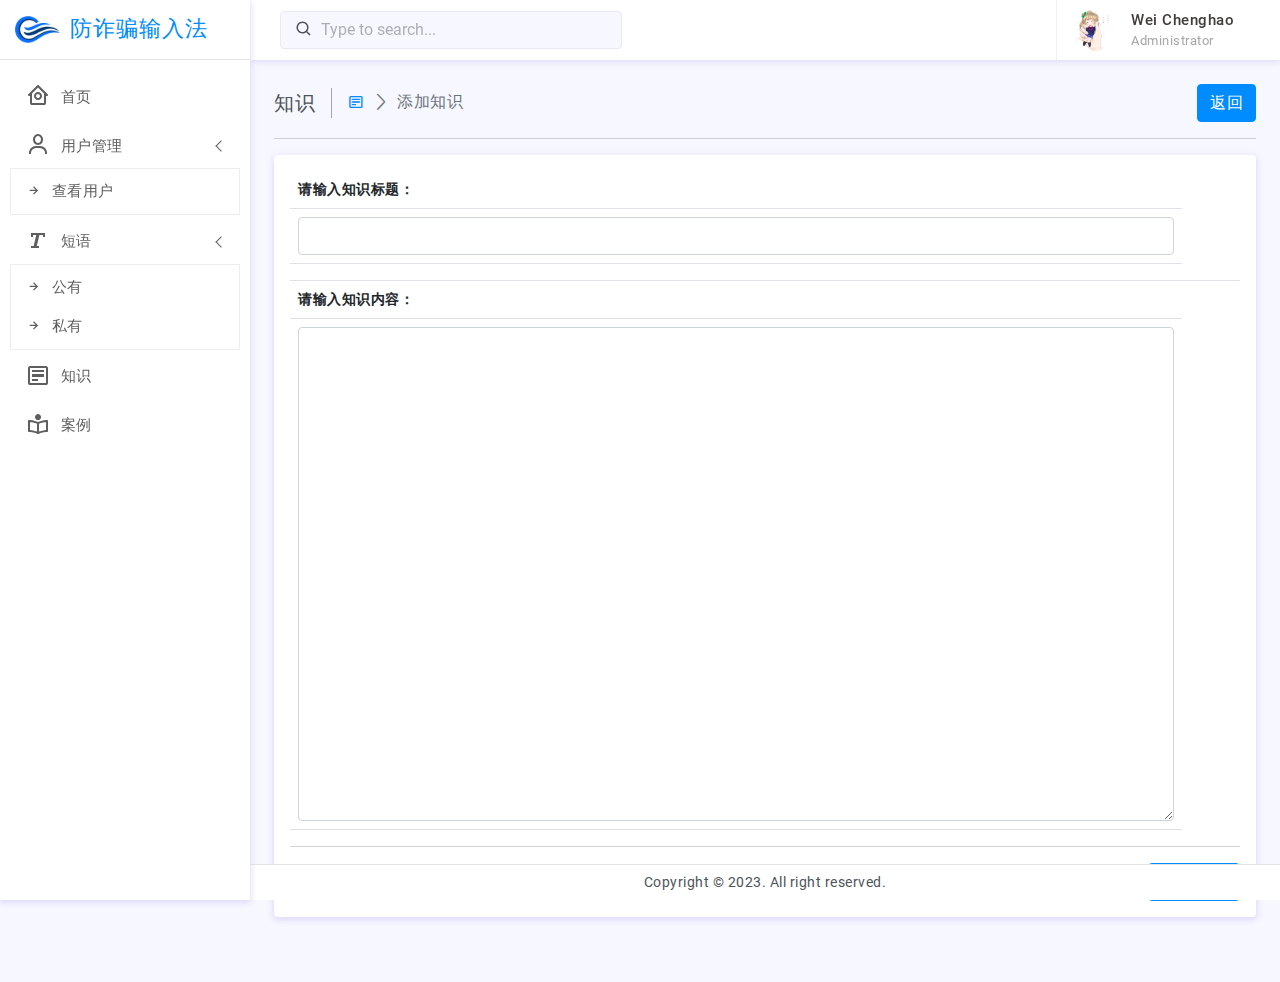
==== commit 02c02911: "修改了图标，对应每一格内容，修改了负责的界面为全中文" ====
--- a/add_knowledge.html
+++ b/add_knowledge.html
@@ -31,209 +31,216 @@
 </head>
 
 <body>
-<!--start wrapper-->
-<div class="wrapper">
-
-  <!--start 侧边栏-->
-  <div class="sidebar-wrapper" data-simplebar="true">
-    <div class="sidebar-header">
-      <div><img src="static/picture/logo-icon.png" class="logo-icon" alt="logo icon"></div>
-      <div><h4 class="logo-text">防诈骗输入法</h4></div>
-    </div>
-    <!--start 侧边目录-->
-    <ul class="metismenu" id="menu">
-      <li>
-        <a href="index.html">
-          <div class="parent-icon"><i class='bx bx-home-circle'></i></div>
-          <div class="menu-title">首页</div>
-        </a>
-      </li>
-      <li>
-        <a href="#" class="has-arrow">
-          <div class="parent-icon"><i class="bx bx-user"></i></div>
-          <div class="menu-title">用户管理</div>
-        </a>
-        <ul>
-          <li> <a href="#"><i class="bx bx-right-arrow-alt"></i>查看用户</a></li>
-        </ul>
-      </li>
-      <li>
-        <a href="#" class="has-arrow">
-          <div class="parent-icon"><i class='bx bx-text'></i></div>
-          <div class="menu-title">短语</div>
-        </a>
-        <ul>
-          <li> <a href="public_phrases.html?pagenum=1"><i class="bx bx-right-arrow-alt"></i>公有</a></li>
-          <li> <a href="private_phrases.html"><i class="bx bx-right-arrow-alt"></i>私有</a></li>
-        </ul>
-      </li>
-      <li>
-        <a href="#">
-          <div class="parent-icon"><i class='bx bx-detail'></i></div>
-          <div class="menu-title">知识</div>
-        </a>
-      </li>
-      <li>
-        <a href="#">
-          <div class="parent-icon"><i class='bx bx-book-reader'></i></div>
-          <div class="menu-title">案例</div>
-        </a>
-      </li>
-    </ul>
-    <!--end 侧边目录-->
-  </div>
-  <!--end 侧边栏-->
-
-  <!--start 顶部栏-->
-  <header>
-    <div class="topbar d-flex align-items-center">
-      <nav class="navbar navbar-expand">
-
-        <!--start 搜索框-->
-        <div class="search-bar flex-grow-1">
-          <div class="position-relative search-bar-box">
-            <input type="text" class="form-control search-control" placeholder="Type to search..."> <span class="position-absolute top-50 search-show translate-middle-y"><i class='bx bx-search'></i></span>
-            <span class="position-absolute top-50 search-close translate-middle-y"><i class='bx bx-x'></i></span>
-          </div>
-        </div>
-        <!--end 搜索框-->
-
-        <!--start 用户简介-->
-        <div class="user-box dropdown">
-          <a class="d-flex align-items-center nav-link dropdown-toggle dropdown-toggle-nocaret" href="#" role="button" data-bs-toggle="dropdown" aria-expanded="false">
-            <img src="static/picture/Kotori.jpg" class="user-img" alt="user avatar">
-            <div class="user-info ps-3">
-              <p class="user-name mb-0">Wei Chenghao</p>
-              <p class="designattion mb-0">Administrator</p>
-            </div>
-          </a>
-        </div>
-        <!--end 用户简介-->
-      </nav>
-    </div>
-  </header>
-  <!--end 顶部栏-->
-
-  <!--start 页面主体-->
-  <div class="page-wrapper">
-    <div class="page-content">
-
-      <!--start 主体顶部-->
-      <div class="page-breadcrumb d-none d-sm-flex align-items-center mb-3">
-        <div class="breadcrumb-title pe-3">知识</div>
-        <div class="ps-3">
-          <nav aria-label="breadcrumb">
-            <ol class="breadcrumb mb-0 p-0">
-              <li class="breadcrumb-item"><a href="javascript:;"><i class="bx bx bx-text"></i></a>
-              </li>
-              <li class="breadcrumb-item active" aria-current="page">添加知识</li>
-            </ol>
-          </nav>
-        </div>
-        <div class="ms-auto">
-          <div class="btn-group">
-            <button type="button" class="btn btn-primary" onclick="window.history.back();">返回</button>
-          </div>
+  <!--start wrapper-->
+  <div class="wrapper">
+
+    <!--start 侧边栏-->
+    <div class="sidebar-wrapper" data-simplebar="true">
+      <div class="sidebar-header">
+        <div><img src="static/picture/logo-icon.png" class="logo-icon" alt="logo icon"></div>
+        <div>
+          <h4 class="logo-text">防诈骗输入法</h4>
         </div>
       </div>
-      <!--end 主体顶部-->
-
-      <!--start 表格-->
-      <hr>
-      <div class="card">
-        <div class="card-body">
-          <table class="table mb-0 table-hover" id="add_phrases_table">
-
-            <tr>
-              <th scope="col">请输入知识标题：</th>
-            </tr>
-
-
-            <tr>
-              <td><input class="form-control" type="text"  id="title"></td>
-            </tr>
-
-            <tr>
-              <td></td>
-            <td></td>
-            </tr>
-
-            <tr>
-              <th scope="col">请输入知识内容：</th>
-            </tr>
-
-
-            <tr>
-              <td><textarea rows="20" class="form-control" type="text" id="text" ></textarea></td>
-            </tr>
-
-          </table>
-          <hr>
-          <div class="align-items-center">
-            <div style="float: right;">
-              <button type="button" class="btn btn-primary" onclick="submit();" style="position: inherit">确认提交</button>
+      <!--start 侧边目录-->
+      <ul class="metismenu" id="menu">
+        <li>
+          <a href="index.html">
+            <div class="parent-icon"><i class='bx bx-home-circle'></i></div>
+            <div class="menu-title">首页</div>
+          </a>
+        </li>
+        <li>
+          <a href="#" class="has-arrow">
+            <div class="parent-icon"><i class="bx bx-user"></i></div>
+            <div class="menu-title">用户管理</div>
+          </a>
+          <ul>
+            <li> <a href="#"><i class="bx bx-right-arrow-alt"></i>查看用户</a></li>
+          </ul>
+        </li>
+        <li>
+          <a href="#" class="has-arrow">
+            <div class="parent-icon"><i class='bx bx-text'></i></div>
+            <div class="menu-title">短语</div>
+          </a>
+          <ul>
+            <li> <a href="public_phrases.html?pagenum=1"><i class="bx bx-right-arrow-alt"></i>公有</a></li>
+            <li> <a href="private_phrases.html"><i class="bx bx-right-arrow-alt"></i>私有</a></li>
+          </ul>
+        </li>
+        <li>
+          <a href="#">
+            <div class="parent-icon"><i class='bx bx-detail'></i></div>
+            <div class="menu-title">知识</div>
+          </a>
+        </li>
+        <li>
+          <a href="#">
+            <div class="parent-icon"><i class='bx bx-book-reader'></i></div>
+            <div class="menu-title">案例</div>
+          </a>
+        </li>
+      </ul>
+      <!--end 侧边目录-->
+    </div>
+    <!--end 侧边栏-->
+
+    <!--start 顶部栏-->
+    <header>
+      <div class="topbar d-flex align-items-center">
+        <nav class="navbar navbar-expand">
+
+          <!--start 搜索框-->
+          <div class="search-bar flex-grow-1">
+            <div class="position-relative search-bar-box">
+              <input type="text" class="form-control search-control" placeholder="Type to search..."> <span
+                class="position-absolute top-50 search-show translate-middle-y"><i class='bx bx-search'></i></span>
+              <span class="position-absolute top-50 search-close translate-middle-y"><i class='bx bx-x'></i></span>
             </div>
           </div>
+          <!--end 搜索框-->
+
+          <!--start 用户简介-->
+          <div class="user-box dropdown">
+            <a class="d-flex align-items-center nav-link dropdown-toggle dropdown-toggle-nocaret" href="#" role="button"
+              data-bs-toggle="dropdown" aria-expanded="false">
+              <img src="static/picture/Kotori.jpg" class="user-img" alt="user avatar">
+              <div class="user-info ps-3">
+                <p class="user-name mb-0">Wei Chenghao</p>
+                <p class="designattion mb-0">Administrator</p>
+              </div>
+            </a>
+          </div>
+          <!--end 用户简介-->
+        </nav>
+      </div>
+    </header>
+    <!--end 顶部栏-->
+
+    <!--start 页面主体-->
+    <div class="page-wrapper">
+      <div class="page-content">
+
+        <!--start 主体顶部-->
+        <div class="page-breadcrumb d-none d-sm-flex align-items-center mb-3">
+          <div class="breadcrumb-title pe-3">知识</div>
+          <div class="ps-3">
+            <nav aria-label="breadcrumb">
+              <ol class="breadcrumb mb-0 p-0">
+                <li class="breadcrumb-item"><a href="javascript:;"><i class="bx bx bx-detail"></i></a>
+                </li>
+                <li class="breadcrumb-item active" aria-current="page">添加知识</li>
+              </ol>
+            </nav>
+          </div>
+          <div class="ms-auto">
+            <div class="btn-group">
+              <button type="button" class="btn btn-primary" onclick="window.history.back();">返回</button>
+            </div>
+          </div>
         </div>
+        <!--end 主体顶部-->
+
+        <!--start 表格-->
+        <hr>
+        <div class="card">
+          <div class="card-body">
+            <table class="table mb-0 table-hover">
+
+              <tr>
+                <th scope="col">请输入知识标题：</th>
+              </tr>
+
+
+              <tr>
+                <td><input class="form-control" type="text" id="title"></td>
+              </tr>
+
+              <tr>
+                <td></td>
+                <td></td>
+              </tr>
+
+              <tr>
+                <th scope="col">请输入知识内容：</th>
+              </tr>
+
+
+              <tr>
+                <td><textarea rows="20" class="form-control" type="text" id="text"></textarea></td>
+              </tr>
+
+            </table>
+            <hr>
+            <div class="align-items-center">
+              <div style="float: right;">
+                <button type="button" class="btn btn-primary" onclick="submit()" style="position: inherit">确认提交</button>
+              </div>
+            </div>
+          </div>
+        </div>
+        <!--end 表格-->
+
       </div>
-      <!--end 表格-->
-
     </div>
+    <!--end 页面主体-->
+
+    <footer class="page-footer">
+      <p class="mb-0">Copyright © 2023. All right reserved.</p>
+    </footer>
+
   </div>
-  <!--end 页面主体-->
-
-  <footer class="page-footer">
-    <p class="mb-0">Copyright © 2023. All right reserved.</p>
-  </footer>
-
-</div>
-<!--end wrapper-->
-
-<!-- Bootstrap JS -->
-<script src="static/js/bootstrap.bundle.min.js"></script>
-<!--plugins-->
-<script src="static/js/jquery.min.js"></script>
-<script src="static/js/simplebar.min.js"></script>
-<script src="static/js/metisMenu.min.js"></script>
-<script src="static/js/perfect-scrollbar.js"></script>
-<script src="static/js/jquery-jvectormap-2.0.2.min.js"></script>
-<script src="static/js/jquery-jvectormap-world-mill-en.js"></script>
-<script src="static/js/Chart.min.js"></script>
-<script src="static/js/Chart.extension.js"></script>
-<script src="static/js/index.js"></script>
-<!--app JS-->
-<script src="static/js/app.js"></script>
-
-<!--self js-->
-<!--TODO import your js here-->
-<script>
-  function submit(){
-    var title = $("#title").val();
-    var text = $("#text").val();
-    if (username=="" || password==""){
-      alert("知识标题或知识内容不为空");
-      // console.log("fanhui")
+  <!--end wrapper-->
+
+  <!-- Bootstrap JS -->
+  <script src="static/js/bootstrap.bundle.min.js"></script>
+  <!--plugins-->
+  <script src="static/js/jquery.min.js"></script>
+  <script src="static/js/simplebar.min.js"></script>
+  <script src="static/js/metisMenu.min.js"></script>
+  <script src="static/js/perfect-scrollbar.js"></script>
+  <script src="static/js/jquery-jvectormap-2.0.2.min.js"></script>
+  <script src="static/js/jquery-jvectormap-world-mill-en.js"></script>
+  <script src="static/js/Chart.min.js"></script>
+  <script src="static/js/Chart.extension.js"></script>
+  <script src="static/js/index.js"></script>
+  <!--app JS-->
+  <script src="static/js/app.js"></script>
+
+  <!--self js-->
+  <!--TODO import your js here-->
+
+
+  <script>
+    function submit() {
+      var title = $("#title").val();
+      var text = $("#text").val();
+      if (title == "" || text == "") {
+        alert("知识标题或知识内容不为空");
+        location.href = 'add_knowledge.html'
+        // console.log("fanhui")
+      }
+      if (title != "" && text != "" && title != null && text != null) {
+        let xhr = new XMLHttpRequest();
+        xhr.open("POST", "http://1.12.74.230/api/knowledge");
+        xhr.setRequestHeader("Content-Type", "application/json");
+        xhr.addEventListener("readystatechange", function () {
+          if (this.readyState === 4) {
+            console.log(this.responseText);
+          }
+        });
+        let data = { "title": title, "text": text };
+        let jsonData = JSON.stringify(data);
+        xhr.send(jsonData);
+        alert("添加成功!");
+        location.href = 'add_knowledge.html'
+      }
+
     }
-    $.ajax({
-      url:"http://1.12.74.230/api/knowledge",
-      type:'post',
-      data:JSON.stringify({
-        "title":title,
-        "text":text,
-      }),
-      contentType:"application/json;charset=utf-8",
-      dataType:"json",
-      success:function (message){
-        if (message.code != 200){
-          alert("添加失败")
-        }else{
-          alert("添加成功")
-          location.href=window.history.back()
-        }
-      }
-    })
-  }
-</script>
+
+  </script>
+
 
 
 </body>
